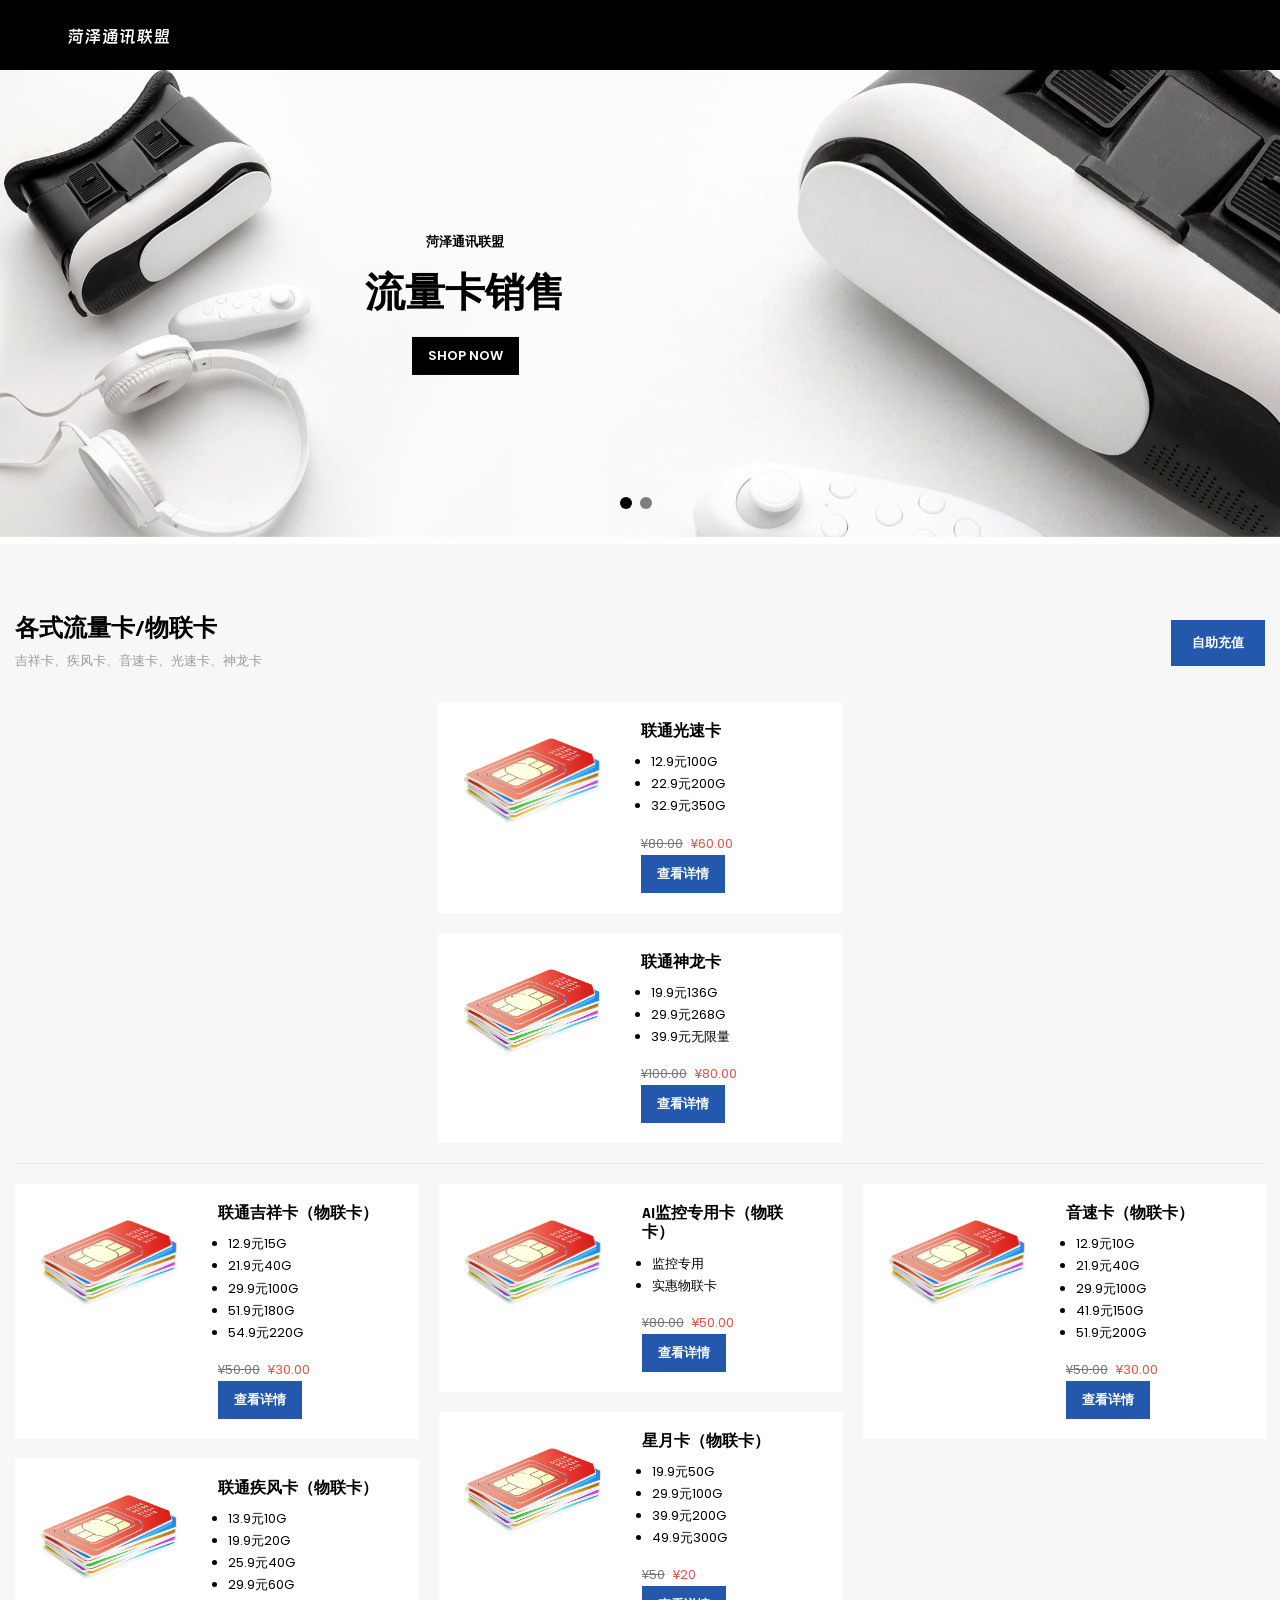
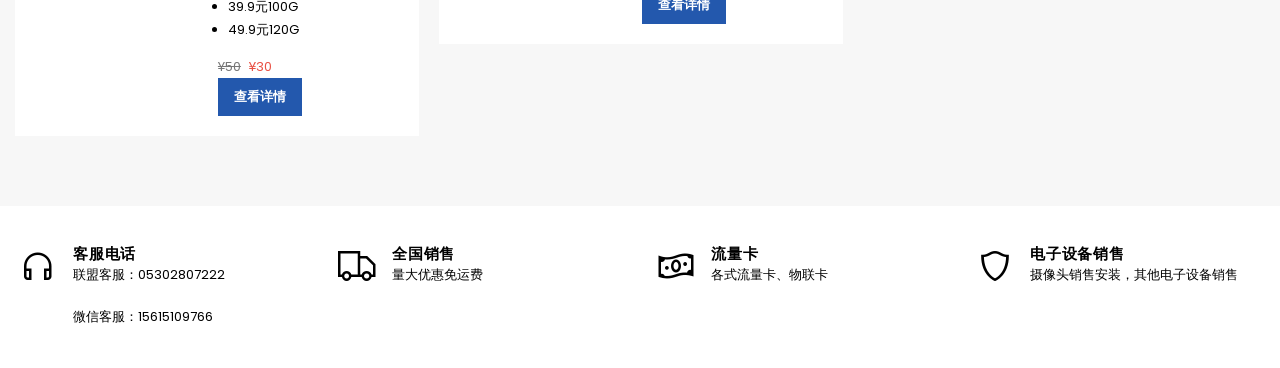
==== index.html @ 9c3b7aac "update index" ====
<!DOCTYPE html>
<html lang="en">
<head>
    <meta http-equiv="Content-Type" content="text/html; charset=utf-8"/>
    <meta http-equiv="x-ua-compatible" content="ie=edge">
    <title>菏泽通讯联盟</title>
    <meta name="description" content="description">
    <meta name="viewport" content="width=device-width, initial-scale=1">
    <!-- Favicon -->
    <link rel="shortcut icon" href="assets/images/favicon.png"/>
    <!-- Plugins CSS -->
    <link rel="stylesheet" href="assets/css/plugins.css">
    <!-- Main Style CSS -->
    <link rel="stylesheet" href="assets/css/style.css">
    <link rel="stylesheet" href="assets/css/responsive.css">


<body class="template-index index-demo1">
<div class="page-wrapper">
    <!-- Header -->
    <header class="header d-flex align-items-center header-7 header-sticky">
        <div class="container-fluid">
            <div class="row">
                <!--Mobile Icons-->
                <div class="col-4 col-sm-4 col-md-4 d-block d-lg-none mobile-icons">
                    <!--Search-->
                    <!--<div class="site-search iconset">-->
                    <!--    <i class="icon an an-arrow-left"></i>-->
                    <!--</div>-->
                    <!--End Search-->
                    <!--Mobile Toggle-->
                    <!--<button type="button" class="btn&#45;&#45;link site-header__menu js-mobile-nav-toggle mobile-nav&#45;&#45;open">-->
                    <!--    <i class="icon an an-times"></i>-->
                    <!--    <i class="an an-bars"></i>-->
                    <!--</button>-->
                    <!--End Mobile Toggle-->
                </div>
                <!--Mobile Icons-->
                <!--Desktop Logo-->
                <div class="logo col-4 col-sm-4 col-md-4 col-lg-3 align-self-center">
                    <a href="index.html">
                        <img src="imgs/logo.png" alt="Shoplook Multipurpose eCommerce Bootstrap5 Html Template"
                             title="Shoplook Multipurpose eCommerce Bootstrap5 Html Template"/>
                    </a>
                </div>
            </div>
        </div>
    </header>
    <!-- End Header -->
    <!--Page Content-->
    <div id="page-content">
        <!--Home slider-->
        <div class="slideshow slideshow-wrapper">
            <div class="home-slideshow">
                <div class="slide">
                    <div class="blur-up lazyload">
                        <img class="blur-up lazyload" data-src="assets/images/slideshow-banner/e-demo1-banner3.jpg"
                             src="assets/images/slideshow-banner/e-demo1-banner3.jpg"
                             alt="Find Your Perfect Store with Shoplook" title="Find Your Perfect Store with Shoplook"/>
                        <div class="slideshow__text-wrap slideshow__overlay center container">
                            <div class="slideshow__text-content">
                                <div class="wrap-caption anim-tru center style1">
                                    <p class="mega-small-title"><b>菏泽通讯联盟</b></p>
                                    <h2 class="h1 mega-title slideshow__title">流量卡销售</h2>
                                    <span class="mega-subtitle slideshow__subtitle"></span>
                                    <a href="" class="btn">Shop now</a>
                                </div>
                            </div>
                        </div>
                    </div>
                </div>
                <div class="slide">
                    <div class="blur-up lazyload">
                        <img class="blur-up lazyload" data-src="assets/images/slideshow-banner/e-demo1-banner2.jpg"
                             src="assets/images/slideshow-banner/e-demo1-banner2.jpg" alt="eCommerce HTML Template"
                             title="eCommerce HTML Template"/>
                        <div class="slideshow__text-wrap slideshow__overlay left container">
                            <div class="slideshow__text-content">
                                <div class="wrap-caption anim-tru left style1">
                                    <h2 class="h1 mega-title slideshow__title">电子设备供应</h2>
                                    <span class="mega-subtitle slideshow__subtitle">电子设备、摄像头等出售和安装</span>
                                    <a href="" class="btn">Shop now</a>
                                </div>
                            </div>
                        </div>
                    </div>
                </div>
            </div>
        </div>
        <!--End Home slider-->
        <!--Top Categories-->
        <div class="section categories-section">
            <div class="container">
                <div class="section-header style1 d-flex align-items-center align-content-center justify-content-between">
                    <div class="section-header-left">
                        <h2>各式流量卡/物联卡</h2>
                        <p>吉祥卡、疾风卡、音速卡、光速卡、神龙卡</p>
                    </div>
                    <div class="section-header-right">
                        <a href="#pro-addtocart-popup-cz" title="Add to Cart"
                           class="btn btn-large" data-bs-toggle="modal"
                           data-bs-target="#pro-addtocart-popup-cz">
                            <span>自助充值</span>
                        </a>
                    </div>
                </div>
                <div class="category-style1">
                    <div class="items">
                        <div class="item d-flex">
                            <div class="content-image">
                                <img class="blur-up lazyload"
                                     src="imgs/sp-1.png"
                                     alt="Accessories" title="Accessories">
                            </div>
                            <div class="content">
                                <h2 class="item-title">联通光速卡</h2>
                                <ul class="item-children">
                                    <li>12.9元100G</li>
                                    <li>22.9元200G</li>
                                    <li>32.9元350G</li>
                                </ul>
                                <div class="product-price">
                                    <span class="old-price">¥80.00</span>
                                    <span class="price">¥60.00</span>
                                </div>
                                <div class="item-btn">
                                    <a href="#pro-addtocart-popup-gsk" title="Add to Cart"
                                       class="btn-icon btn btn-addto-cart" data-bs-toggle="modal"
                                       data-bs-target="#pro-addtocart-popup-gsk">
                                        <span>查看详情</span>
                                    </a>
                                </div>
                            </div>
                        </div>
                        <div class="item d-flex">
                            <div class="content-image">
                                <img class="blur-up lazyload"
                                     src="imgs/sp-1.png"
                                     alt="Accessories" title="Accessories">
                            </div>
                            <div class="content">
                                <h2 class="item-title">联通神龙卡</h2>
                                <ul class="item-children">
                                    <li>19.9元136G</li>
                                    <li>29.9元268G</li>
                                    <li>39.9元无限量</li>
                                </ul>
                                <div class="product-price">
                                    <span class="old-price">¥100.00</span>
                                    <span class="price">¥80.00</span>
                                </div>
                                <div class="item-btn">
                                    <a href="#pro-addtocart-popup-slk" title="Add to Cart"
                                       class="btn-icon btn btn-addto-cart" data-bs-toggle="modal"
                                       data-bs-target="#pro-addtocart-popup-slk">
                                        <span>查看详情</span>
                                    </a>
                                </div>
                            </div>
                        </div>
                    </div>
                </div>
                <hr/>
                <div class="category-style1">
                    <div class="items">
                        <div class="item d-flex">
                            <div class="content-image">
                                <img class="blur-up lazyload"
                                     src="imgs/sp-1.png"
                                     alt="Accessories" title="Accessories">
                            </div>
                            <div class="content">
                                <h2 class="item-title">联通吉祥卡（物联卡）</h2>
                                <ul class="item-children">
                                    <li>12.9元15G</li>
                                    <li>21.9元40G</li>
                                    <li>29.9元100G</li>
                                    <li>51.9元180G</li>
                                    <li>54.9元220G</li>
                                </ul>
                                <div class="product-price">
                                    <span class="old-price">¥50.00</span>
                                    <span class="price">¥30.00</span>
                                </div>
                                <div class="item-btn">
                                    <a href="#pro-addtocart-popup-jxk" title="Add to Cart"
                                       class="btn-icon btn btn-addto-cart" data-bs-toggle="modal"
                                       data-bs-target="#pro-addtocart-popup-jxk">
                                        <span>查看详情</span>
                                    </a>
                                </div>
                            </div>
                        </div>
                        <div class="item d-flex">
                            <div class="content-image">
                                <img class="blur-up lazyload"
                                     src="imgs/sp-1.png"
                                     alt="Accessories" title="Accessories">
                            </div>
                            <div class="content">
                                <h2 class="item-title">联通疾风卡（物联卡）</h2>
                                <ul class="item-children">
                                    <li>13.9元10G</li>
                                    <li>19.9元20G</li>
                                    <li>25.9元40G</li>
                                    <li>29.9元60G</li>
                                    <li>39.9元100G</li>
                                    <li>49.9元120G</li>
                                </ul>
                                <div class="product-price">
                                    <span class="old-price">¥50</span>
                                    <span class="price">¥30</span>
                                </div>
                                <div class="item-btn">
                                    <a href="#pro-addtocart-popup-jfk" title="Add to Cart"
                                       class="btn-icon btn btn-addto-cart" data-bs-toggle="modal"
                                       data-bs-target="#pro-addtocart-popup-jfk">
                                        <span>查看详情</span>
                                    </a>
                                </div>
                            </div>
                        </div>
                    </div>
                    <div class="items">
                        <div class="item d-flex">
                            <div class="content-image">
                                <img class="blur-up lazyload"
                                     src="imgs/sp-1.png"
                                     alt="Accessories" title="Accessories">
                            </div>
                            <div class="content">
                                <h2 class="item-title">AI监控专用卡（物联卡）</h2>
                                <ul class="item-children">
                                    <li>监控专用</li>
                                    <li>实惠物联卡</li>
                                </ul>
                                <div class="product-price">
                                    <span class="old-price">¥80.00</span>
                                    <span class="price">¥50.00</span>
                                </div>
                                <div class="item-btn">
                                    <a href="#pro-addtocart-popup-jkk" title="Add to Cart"
                                       class="btn-icon btn btn-addto-cart" data-bs-toggle="modal"
                                       data-bs-target="#pro-addtocart-popup-jkk">
                                        <span>查看详情</span>
                                    </a>
                                </div>
                            </div>
                        </div>
                        <div class="item d-flex">
                            <div class="content-image">
                                <img class="blur-up lazyload"
                                     src="imgs/sp-1.png"
                                     alt="Accessories" title="Accessories">
                            </div>
                            <div class="content">
                                <h2 class="item-title">星月卡（物联卡）</h2>
                                <ul class="item-children">
                                    <li>19.9元50G</li>
                                    <li>29.9元100G</li>
                                    <li>39.9元200G</li>
                                    <li>49.9元300G</li>
                                </ul>
                                <div class="product-price">
                                    <span class="old-price">¥50</span>
                                    <span class="price">¥20</span>
                                </div>
                                <div class="item-btn">
                                    <a href="#pro-addtocart-popup-xyk" title="Add to Cart"
                                       class="btn-icon btn btn-addto-cart" data-bs-toggle="modal"
                                       data-bs-target="#pro-addtocart-popup-xyk">
                                        <span>查看详情</span>
                                    </a>
                                </div>
                            </div>
                        </div>
                    </div>
                    <div class="items">
                        <div class="item d-flex">
                            <div class="content-image">
                                <img class="blur-up lazyload"
                                     src="imgs/sp-1.png"
                                     alt="Accessories" title="Accessories">
                            </div>
                            <div class="content">
                                <h2 class="item-title">音速卡（物联卡）</h2>
                                <ul class="item-children">
                                    <li>12.9元10G</li>
                                    <li>21.9元40G</li>
                                    <li>29.9元100G</li>
                                    <li>41.9元150G</li>
                                    <li>51.9元200G</li>
                                </ul>
                                <div class="product-price">
                                    <span class="old-price">¥50.00</span>
                                    <span class="price">¥30.00</span>
                                </div>
                                <div class="item-btn">
                                    <a href="#pro-addtocart-popup-jkk" title="Add to Cart"
                                       class="btn-icon btn btn-addto-cart" data-bs-toggle="modal"
                                       data-bs-target="#pro-addtocart-popup-jkk">
                                        <span>查看详情</span>
                                    </a>
                                </div>
                            </div>
                        </div>
                    </div>
                </div>
            </div>
        </div>
        <!--End Top Categories-->
        <!-- Start Addtocart Added Popup -->
        <div>
            <div class="modal fade" id="pro-addtocart-popup-cz" tabindex="-1" aria-hidden="true">
                <div class="modal-dialog modal-dialog-centered modal-dialog-scrollable">
                    <div class="modal-content">
                        <div class="modal-header">
                            <button type="button" class="btn-close" data-bs-dismiss="modal" aria-label="Close"></button>
                        </div>
                        <div class="modal-body">
                            <div class="row">
                                <div class="col-12 col-sm-12 col-md-12 col-lg-12">
                                    <img src="imgs/zzcz.png">
                                </div>
                            </div>
                        </div>
                    </div>
                </div>
            </div>
            <div class="modal fade" id="pro-addtocart-popup-jxk" tabindex="-1" aria-hidden="true">
                <div class="modal-dialog modal-dialog-centered modal-dialog-scrollable">
                    <div class="modal-content">
                        <div class="modal-header">
                            <button type="button" class="btn-close" data-bs-dismiss="modal" aria-label="Close"></button>
                        </div>
                        <div class="modal-body">
                            <div class="row">
                                <div class="col-12 col-sm-12 col-md-12 col-lg-12">
                                    <img src="imgs/jxk.jpg">
                                </div>
                            </div>
                        </div>
                    </div>
                </div>
            </div>
            <div class="modal fade" id="pro-addtocart-popup-jfk" tabindex="-1" aria-hidden="true">
                <div class="modal-dialog modal-dialog-centered modal-dialog-scrollable">
                    <div class="modal-content">
                        <div class="modal-header">
                            <button type="button" class="btn-close" data-bs-dismiss="modal" aria-label="Close"></button>
                        </div>
                        <div class="modal-body">
                            <div class="row">
                                <div class="col-12 col-sm-12 col-md-12 col-lg-12">
                                    <img src="imgs/jfk.jpg">
                                </div>
                            </div>
                        </div>
                    </div>
                </div>
            </div>
            <div class="modal fade" id="pro-addtocart-popup-jkk" tabindex="-1" aria-hidden="true">
                <div class="modal-dialog modal-dialog-centered modal-dialog-scrollable">
                    <div class="modal-content">
                        <div class="modal-header">
                            <button type="button" class="btn-close" data-bs-dismiss="modal" aria-label="Close"></button>
                        </div>
                        <div class="modal-body">
                            <div class="row">
                                <div class="col-12 col-sm-12 col-md-12 col-lg-12">
                                    <img src="imgs/jkk.jpg">
                                </div>
                            </div>
                        </div>
                    </div>
                </div>
            </div>
            <div class="modal fade" id="pro-addtocart-popup-xyk" tabindex="-1" aria-hidden="true">
                <div class="modal-dialog modal-dialog-centered modal-dialog-scrollable">
                    <div class="modal-content">
                        <div class="modal-header">
                            <button type="button" class="btn-close" data-bs-dismiss="modal" aria-label="Close"></button>
                        </div>
                        <div class="modal-body">
                            <div class="row">
                                <div class="col-12 col-sm-12 col-md-12 col-lg-12">
                                    <img src="imgs/xyk.jpg">
                                </div>
                            </div>
                        </div>
                    </div>
                </div>
            </div>
            <div class="modal fade" id="pro-addtocart-popup-ysk" tabindex="-1" aria-hidden="true">
                <div class="modal-dialog modal-dialog-centered modal-dialog-scrollable">
                    <div class="modal-content">
                        <div class="modal-header">
                            <button type="button" class="btn-close" data-bs-dismiss="modal" aria-label="Close"></button>
                        </div>
                        <div class="modal-body">
                            <div class="row">
                                <div class="col-12 col-sm-12 col-md-12 col-lg-12">
                                    <img src="imgs/ysk.jpg">
                                </div>
                            </div>
                        </div>
                    </div>
                </div>
            </div>
            <div class="modal fade" id="pro-addtocart-popup-gsk" tabindex="-1" aria-hidden="true">
                <div class="modal-dialog modal-dialog-centered modal-dialog-scrollable">
                    <div class="modal-content">
                        <div class="modal-header">
                            <button type="button" class="btn-close" data-bs-dismiss="modal" aria-label="Close"></button>
                        </div>
                        <div class="modal-body">
                            <div class="row">
                                <div class="col-12 col-sm-12 col-md-12 col-lg-12">
                                    <img src="imgs/gsk.png">
                                </div>
                            </div>
                        </div>
                    </div>
                </div>
            </div>
            <div class="modal fade" id="pro-addtocart-popup-slk" tabindex="-1" aria-hidden="true">
                <div class="modal-dialog modal-dialog-centered modal-dialog-scrollable">
                    <div class="modal-content">
                        <div class="modal-header">
                            <button type="button" class="btn-close" data-bs-dismiss="modal" aria-label="Close"></button>
                        </div>
                        <div class="modal-body">
                            <div class="row">
                                <div class="col-12 col-sm-12 col-md-12 col-lg-12">
                                    <img src="imgs/slk.png">
                                </div>
                            </div>
                        </div>
                    </div>
                </div>
            </div>
        </div>
        <!-- End Addtocart Added Popup -->
        <!--Store Feature-->
        <div class="store-features">
            <div class="container">
                <div class="row store-info">
                    <div class="col-12 col-sm-6 col-md-4 col-lg-3">
                        <i class="an an-headphones"></i>
                        <h5>客服电话</h5>
                        <p class="sub-text">联盟客服：05302807222</p>
                        <p class="sub-text">微信客服：15615109766</p>
                    </div>
                    <div class="col-12 col-sm-6 col-md-4 col-lg-3">
                        <i class="an an-truck"></i>
                        <h5>全国销售</h5>
                        <p class="sub-text">量大优惠免运费</p>
                    </div>
                    <div class="col-12 col-sm-6 col-md-4 col-lg-3">
                        <i class="an an-money-bill-wave"></i>
                        <h5>流量卡</h5>
                        <p class="sub-text">各式流量卡、物联卡</p>
                    </div>

                    <div class="col-12 col-sm-6 col-md-4 col-lg-3">
                        <i class="an an-shield-alt"></i>
                        <h5>电子设备销售</h5>
                        <p class="sub-text">摄像头销售安装，其他电子设备销售</p>
                    </div>
                </div>
            </div>
        </div>
        <!--End Store Feature-->
    </div>


    <!-- Including Jquery -->
    <script src="assets/js/vendor/jquery-3.3.1.min.js"></script>
    <script src="assets/js/vendor/js.cookie.js"></script>
    <!--Including Javascript-->
    <script src="assets/js/plugins.js"></script>
    <script src="assets/js/main.js"></script>            <!-- Including Jquery -->
    <script src="assets/js/vendor/jquery-3.3.1.min.js"></script>
    <script src="assets/js/vendor/js.cookie.js"></script>
    <!--Including Javascript-->
    <script src="assets/js/plugins.js"></script>
    <script src="assets/js/main.js"></script>
</div>
</body>
</html>
---- assets/css/style.css ----
/*********************************************************************************
    Template Name: Shoplook Multipurpose eCommerce Bootstrap5 Html Template
    Description: A perfect template to build beautiful and unique Electronics websites. It comes with nice and clean design.
    Version: 1.0
    bootstrapģ��⣺HttP://www.bootstrapmb.com
**********************************************************************************/

/* --------------------------------------------------
Table of Content:

1. Google Fonts
2. Basic Styles
3. Typography
4. Container
5. Promotional Top Popup
6. Pre Loader
7. Headers Style
8. Homepage Demos
9. Homepage Sections
   9.0 Image Banners
   9.1 Categories Section
   9.2 Products With Tab Slider
   9.3 Hero/Parallax Banners
   9.4 Featured Content Section
   9.5 Newletter Section
   9.6 Testimonial Slider
   9.7 Info/Simple Text Section
   9.8 Instagram Section
   9.9 Miniproduct List Section
   9.10 Homepage Slideshow
   9.11 Collection Slider
   9.12 Brands Logo Slider
   9.13 Home Blog Post
   9.14 Store Features
   9.15 Promotion Product Popup
   9.16 Custom Content
   9.17 Instagram Shop
10. Collection Banner Grid
11. Breadcrumbs
12. Section
13. Product Grid
14. Product Listview
15. Products Detail Page
16. Sidebar
17. Shop Pages
18. CMS Page
19. Blog Pages
20. Cart Pages
21. Checkout Page Styles
22. Nesletter Popup Styles
23. Footer
=======================================================================*/

/*======================================================================
  1. Google Fonts
========================================================================*/
@import url('http://fonts.googleapis.com/css2?family=Poppins:ital,wght@0,200;0,300;0,400;0,500;0,600;0,700;0,800;0,900;1,400;1,500;1,600&family=Rajdhani:wght@300;400;500;600;700&display=swap');
@import url('http://fonts.googleapis.com/css2?family=Kreon:wght@600;700&display=swap');

/*======================================================================
  2. Basic Styles
========================================================================*/
* { -webkit-box-sizing: border-box; -moz-box-sizing: border-box; box-sizing: border-box; }
*, ::before, ::after { box-sizing:border-box; -webkit-box-sizing:border-box; }
html { overflow:hidden; overflow-y:auto; }
body { font-size:13px; line-height:1.7; -webkit-font-smoothing: antialiased; -moz-osx-font-smoothing: grayscale; font-family: 'Poppins', sans-serif; color:#000; font-weight:400; margin:0; padding:0; }
article, aside, details, figcaption, figure, footer, header, nav, section, summary { display: block; }
audio, canvas, video { display: inline-block; }
audio:not([controls]) { display:none; height:0; }
[hidden] { display:none; }
html, button, input, select, textarea { font-family: 'Poppins', sans-serif; }
input, textarea { padding:10px 18px; }
input, select { height:40px; padding:0 10px; }
input, button, select, textarea { font-size:14px; background: transparent; border:1px solid #d7d7d7; transition:all 0.4s ease-out 0s; -webkit-transition:all 0.4s ease-out 0s; color:#424242; }
input:focus, input:active, button:focus, button:active, select:focus, select:active, textarea:focus, textarea:active, .form-control:focus { outline:none; box-shadow: none; border-color:#5b77d8; }
input, select, textarea { width: 100%; font-size:13px; box-shadow:none; -webkit-box-shadow:none; border-radius:0; }
input[type="checkbox"]:focus, input[type="radio"]:focus { outline:0; box-shadow:none; }
input[type="checkbox"], input[type="radio"] { height:auto; width:auto; }
.form-check-input[type="checkbox"] { border-radius:0; margin-right:5px; }
select { -webkit-appearance:none; -moz-appearance:none; appearance:none; background-position:right center; background-image:url(../images/arrow-select.png) !important; background-repeat:no-repeat !important; background-position:right 10px center !important; line-height:1.2; text-indent:0.01px; text-overflow: ''; cursor:pointer; padding:8px 28px 8px 15px; }
select option { background-color: #fff; }
iframe { border:0; width:100%; }
a { color:#555555; text-decoration:none; -ms-transition:all 0.5s ease-in-out; -webkit-transition:all 0.5s ease-in-out; transition:all 0.5s ease-in-out; }
a, a:after, a:before { transition:all .3s ease-in-out; -webkit-transition:all .3s ease-in-out; -ms-transition:all .3s ease-in-out; }
a:focus { outline:thin dotted; }
a:active, a:hover { color:#000; outline:0; }
a:hover, a:focus { opacity:0.8; }
a:hover { color:#2358ad; text-decoration:none; }
a:focus { outline:0; }
p { margin:0 0 24px; }
pre { background: #f5f5f5; color: #666; font-family: monospace; font-size: 14px; margin: 20px 0; overflow: auto; padding: 20px; white-space: pre; white-space: pre-wrap; word-wrap: break-word; }
blockquote, q { -webkit-hyphens: none; -moz-hyphens: none; -ms-hyphens: none; hyphens: none; quotes: none; }
blockquote:before, blockquote:after, q:before, q:after { content: ""; content: none; }
blockquote { font-size: 18px; font-style: italic; font-weight: 300; margin: 24px 40px; }
blockquote blockquote { margin-right: 0; }
blockquote cite, blockquote small { font-size: 14px; font-weight: normal; text-transform: uppercase; }
blockquote em, blockquote i { font-style: normal; font-weight: 300; }
blockquote strong, blockquote b { font-weight: 400; }
img { -ms-interpolation-mode:bicubic; border:0; vertical-align:middle; }
svg:not(:root) { overflow:hidden; }
ol, ul { padding:0; margin:0; }
.list-items { margin-left:15px; list-style:none; }
.list-items li { position:relative; list-style:none !important; padding-left:20px; margin-left:0 !important; }
.list-items li:before { content:"\f061"; font-family:"annimex-bold" !important; position:absolute; left:0; }
.hide { display:none !important; }

/*======================================================================
  3. Typography
========================================================================*/
h1 a, .h1 a, h2 a, .h2 a, h3 a, .h3 a, h4 a, .h4 a, h5 a, .h5 a, h6 a, .h6 a { color:inherit; text-decoration:none; font-weight:inherit; }
h1, h2, h3, h4, h5, h6, .h1, .h2, .h3, .h4, .h5, .h6, address, p, pre, blockquote, dl, dd, menu, ol, ul, table, caption, hr { margin:0; margin-bottom:20px; }
h1, .h1, h2, .h2, h3, .h3, h4, .h4, h5, .h5, h6, .h6 { color:#000; margin:0 0 10px; font-family: 'Rajdhani', sans-serif; font-weight:700; line-height:1.2; overflow-wrap:break-word; word-wrap:break-word; }
h1, .h1 { font-size:24px; }
h2, .h2 { font-size:19px; text-transform:uppercase; }
h3, .h3 { font-size:18px; }
h4, .h4 { font-size:17px; }
h5, .h5 { font-size:15px; }
h6, .h6 { font-size:14px; }

.head-font { font-family:'Rajdhani', sans-serif; font-weight:600; }
img { max-width:100%; -webkit-transform:translateZ(0); transform:translateZ(0); -moz-transform:translateZ(0); }
p:last-child { margin-bottom:0; }

.pt-0 { padding-top:0 !important; }
.pb-0 { padding-bottom:0 !important; }
.pl-0 { padding-left:0 !important; }
.pr-0 { padding-right:0 !important; }
.ml-0 { margin-left:0 !important; }
.mr-0 { margin-right:0 !important; }
.mt-0 { margin-top:0 !important; }
.mb-0 { margin-bottom:0 !important; }

.no-border { border:0 !important; }
.no-border-bottom { border-bottom:0 !important; }
.no-border-top { border-top:0 !important; }
.no-border-left { border-left:0 !important; }
.no-border-right { border-right:0 !important; }
.border-bottom { border-bottom:1px solid #f2f2f2 !important; }

.text-left { text-align:left !important; }
.text-right { text-align:right !important; }

hr { margin:20px 0; border:0; border-bottom:1px solid #b5b5b5; }
.hidden { display: none; }
.visuallyhidden { border: 0; clip: rect(0 0 0 0); height: 1px; margin: -1px; overflow: hidden; padding: 0; position: absolute; width: 1px; }
.poss_relative { position: relative; }
.poss_absolute { position: absolute; }
.visuallyhidden.focusable:active, .visuallyhidden.focusable:focus { clip: auto; height: auto; margin: 0; overflow: visible; position: static; width: auto; }
.invisible { visibility: hidden; }
.clear { clear:both; }
.clearfix:before, .clearfix:after { content: ""; /* 1 */ display: table;/* 2 */ }
.clearfix:after { clear: both; }

table { margin-bottom:15px; width:100%; border-collapse:collapse; border-spacing:0; }
th { font-family: 'Rajdhani', sans-serif; font-weight:700; text-transform:uppercase; }
.table > :not(:first-child) { border-top: none; }
.table > :not(:last-child) > :last-child > * { border-bottom-color:#ddd; }

/* Text specialized */
.text-italic { font-style: italic; }
.text-normal { font-style: normal; }
.text-underline { font-style: underline; }

/* Font specialized */
.body-font { font-family: 'Poppins', sans-serif; }
.heading-font { font-family: 'Rajdhani', sans-serif; }

.list--inline { padding:0; margin:0; }
.list--inline li { display:inline-block; margin-bottom:0; vertical-align:middle; }
.display-table { display:table; table-layout:fixed; width:100%; margin:0 !important; }
.display-table-cell { float:none; display:table-cell; vertical-align:middle; }

/* Buttons */
.btn { -moz-user-select:none; -ms-user-select:none; -webkit-user-select:none; user-select:none; -webkit-appearance:none; -moz-appearance:none; appearance:none; display:inline-block; width:auto; height:auto; 
       text-decoration:none; text-align:center; vertical-align:middle; cursor:pointer; border:1px solid transparent; border-radius:0; padding:8px 15px; background-color:#2358ad; color:#fff;
       font-weight:600; text-transform:uppercase; letter-spacing:0; line-height:normal; white-space:normal; font-size:13px; -ms-transition:all 0.3s ease-in-out; -webkit-transition:all 0.3s ease-in-out; transition:all 0.3s ease-in-out; 
}
.btn:hover, .btn:focus { background-color:#2e6ed5; opacity:0.9; color:#fff; text-decoration:none; }
.btn--small { padding:7px 12px; font-size:0.92308em; line-height:1.2; }
.btn-secondary { background-color:#2e6ed5; color:#ffffff; border:1px solid #2e6ed5; }
.btn-secondary:hover, .btn-secondary:focus { border-color:#2e6ed5; }
.btn--link { background-color:transparent; border:0; margin:0; color:#139ddd; text-align:left; text-decoration:none; outline:none !important;box-shadow:none !important; }
.btn--link:hover, .btn--link:focus { color:#000; text-decoration:none; background-color:transparent; }
.btn-large { padding:12px 20px; }
.btn-link { color:#555; }
.btn-link:hover { color:#000; }

label { margin-bottom:5px; }
input:-moz-placeholder, textarea:-moz-placeholder { opacity:0.7; -ms-filter:"progid:DXImageTransform.Microsoft.Alpha(Opacity=70)"; }
input::-webkit-input-placeholder, textarea::-webkit-input-placeholder { opacity:0.7; -ms-filter:"progid:DXImageTransform.Microsoft.Alpha(Opacity=70)"; }
input::-moz-placeholder, textarea::-moz-placeholder { opacity:0.7; -ms-filter:"progid:DXImageTransform.Microsoft.Alpha(Opacity=70)"; }
input:-ms-input-placeholder, textarea:-ms-input-placeholder { opacity:0.7; -ms-filter:"progid:DXImageTransform.Microsoft.Alpha(Opacity=70)"; }

.slick-dots { margin:20px 0 0; width:auto; padding:0; list-style:none; text-align:center; }
.slick-dots li { width:12px; height:12px; vertical-align:middle; position:relative; display:inline-block; padding:0; cursor:pointer; margin-right:8px; }
.slick-dots li button { color:transparent; line-height:0; font-size:0; border:0; background:transparent; display:block; cursor:pointer; color:#fff; width:12px; height:12px; text-indent:-9999px; padding:0; border-radius: 100%; background-color:#000; transition:all 0.2s; -webkit-transition:all 0.2s; -ms-transition:all 0.2s; opacity:0.2; }
.slick-dots li.slick-active button { opacity:1; }

.mask-overlay { content: ""; position:fixed; background-color:#000; opacity:0.5; left:0; top:0; width:100%; height:100%; z-index:10; }
.pswp__bg { background: rgba(0,0,0,.5); }

/*======================================================================
  4. Container
========================================================================*/
.container { max-width:1300px; padding-left:15px; padding-right:15px; }
.container-fluid { padding:0 50px; }
.container-fluid:before,
.container-fluid:after { content:''; clear:both; display:block; }

.grid { *zoom:1; list-style:none; margin:0; padding:0; margin-left:-30px; }
.grid__item { float:left; padding-left:30px; }
.grid--no-gutters > .grid__item { padding-left:0; }

/*======================================================================
  5. Promotional Top Popup
========================================================================*/
.notification-bar { text-align:center; position:relative; z-index:5; background-color:#2e6ed5; background-image:url(../images/prm-bg.png); background-repeat:repeat; background-position:center; }
.notification-bar__message { color:#fff; letter-spacing:1px; text-transform:uppercase; font-size:11px; padding:10px 30px; display:block; }
.notification-bar__message:hover, .notification-bar__message:active, .notification-bar__message:focus, .notification-bar__message:focus-within { color:#fff; text-decoration:none; }
.close-announcement { cursor:pointer; font-size:14px; font-weight:400; position:absolute; right:10px; top:50%; transform:translateY(-50%); -webkit-transform:translateY(-50%); height:25px; width:25px; line-height:22px; color:#fff; }

/*======================================================================
  6. Pre Loader
========================================================================*/
.preloader { color: #fff; height: 100vh; width: 100%; background: #191919; display: flex; align-items: center; justify-content: center; position: fixed; pointer-events:none; z-index:1900; }
.preloader-in { color: #fff; font-size: 3rem; text-transform: uppercase; font-weight: 800; opacity: 0.8; letter-spacing: -12px; }
.preloader-in span { display: block; float: left; margin: .5rem; opacity:1; transform-origin: center; animation: move .6s linear infinite; animation-direction: alternate; }
@keyframes move{
    0% { transform: scale(0); opacity:0; }
    50% { transform: scale(1.3); opacity:1; }
    100%{ transform: scale(1); opacity:1; }
}

/*======================================================================
  7. Headers Style
========================================================================*/
.classicHeader:not(.stickyNav) { position:absolute;width:100%; z-index:8; }
.promotion-header { color:#df1a0b; letter-spacing:1px; text-transform:uppercase; padding:10px 35px; background-color:#fff0ef; text-align:center; position:relative; z-index:5; }
.closeHeader { cursor:pointer; font-size:18px; font-weight:400; position:absolute; right:40px; top:8px; height:25px; width:25px; line-height:22px; color:#df1a0b; }

.top-header { color:#fff; padding-top:8px; padding-bottom:10px; background:#000000; height:38px; }
.top-header a { color:#fff; }

.topheader { border-bottom:1px solid #ddd; padding:10px 0; }
.topheader a { color:#000; }
.topheader p, .topheader a, .topheader select, .topheader .fa, .topheader span.selected-currency,
.topheader .language-dd { color:#000; font-size:12px; display:inline; margin-bottom:0; text-decoration:none; text-transform:uppercase; line-height:normal; }
.topheader a:hover { color:#2358ad; text-decoration:none; }
.topheader .phone-no, .topheader .welcome-msg { display:inline; }
.topheader .phone-no .anm { vertical-align:middle; }
.topheader .phone-no a:hover { text-decoration:none; }
.topheader .social-icons li { padding:0 5px; }
.topheader .social-icons li:last-of-type{ padding-right:0; }
.topheader .social-icons li .icon { font-size:14px; color:#000; height:auto; vertical-align:middle; }

.default-msg { padding-right:10px; }
.currency-picker, .language-dropdown { display:inline-block; position:relative; }
.selected-currency, .language-dd { width:40px; display:inline-block; cursor:pointer; margin-right:10px }
.language-dd { width:65px; text-transform:uppercase; display:inline; }
.selected-currency:after, .language-dd:after { content: "\f107"; font-family:"annimex-bold"; font-weight: 900; display:inline-block; vertical-align:middle; padding-left:5px; margin-top: -4px; }
.top-header .currency-picker, .top-header .language-dropdown { display:inline; position:relative; vertical-align:middle; }
#currencies, #language { top:29px; left:-5px; display:none; position:absolute; background:#fff; border:1px solid #e8e8e8; padding:0; z-index:333; }
#currencies li, #language li { color:#000; font-size:12px; cursor:pointer; padding:5px 15px; list-style:none; border-bottom:solid 1px #eaeaea; }
#currencies li:last-of-type, #language li:last-of-type{ border-bottom:none; }
#currencies li:hover, #language li:hover { background:#f5f5f5; }

.topheader .user-menu .anm { font-size:19px; cursor:pointer; }
.topheader .list-inline { margin:0; list-style:none; }
.topheader .list-inline > li { display:inline-block; padding-right:5px; padding-left:5px; text-transform:uppercase; }

.header-search label.label { clip:rect(0, 0, 0, 0); height:1px; margin:-1px; overflow:hidden; padding:0; position:absolute; width:1px; }
.header-search .input-box { width:100%; position:relative; }
.header-search .input-box .input-text { padding:0 40px 0 10px; }
.header-search .search { font-size:17px; cursor:pointer; border:0; position:absolute; right:0; top:1px; width:40px; height:40px; text-align:center; }
.header-search .search:hover { opacity:0.8; }
.header-search .search-category { width:180px; }
.header-search .search-category select { border-right:0; }

.header { width:100%; min-height:70px; }
.header-1 { background-color:#ffffff; }
.main-menu { background-color:#2e6ed5; padding:0; }

.logo { margin:0; }
.logo a { float:left; display:block; }
.logo img { display:block; max-width:140px; }

.iconset .icon { font-size:22px; text-decoration:none; }
.iconset { display:inline-block; position:relative; color:#000; text-align:center; padding:0 9px; cursor:pointer; }
.iconset .label { text-transform:uppercase; }
.iconset > a { display:block; color:#000; }
.icon-in { position:relative; display:block !important; }
.site-cart-count, .wishlist-count, .compare-count { font-size:10px; display:inline-block; color:#fff; background-color:#2e6ed5; text-align:center; width:17px; height:17px; line-height:17px; position:absolute; right:5px; top:-5px; border-radius:100px; }
.site-cart-count { right:15px; }

#settingsBox, #cart-drawer, #searchPopup { color:#050000; text-align:left; background-color:#ffffff; box-shadow:0 0 15px rgba(5,0,0,0.1); -webkit-box-shadow:0 0 15px rgba(5,0,0,0.1); -ms-transition:all 0.3s ease-in-out; -webkit-transition:all 0.3s ease-in-out; transition:all 0.3s ease-in-out; }
#settingsBox { visibility:hidden; opacity:0; padding:20px; width:300px; position:absolute; top:130%; right:15px; z-index:99; }
#settingsBox.active { visibility:visible; opacity:1; top:100%; }
#settingsBox .btn { width:100%; }
#settingsBox #currencies li, #settingsBox #language li { padding: 0; border-bottom: 0; }
#settingsBox #currencies, #settingsBox #language { position: static; display: block; border: 0; margin-bottom: 0; }
#settingsBox #currencies .selected a, #settingsBox #language .selected a { color: #f04343 !important; border: 1px solid #f04343 !important; }
.icons-col .customer-links { font-size:12px; text-transform:uppercase; }
.icons-col .customer-links .register { text-decoration:underline; }
#settingsBox .ttl { font-size:12px; margin:20px 0 10px; display:block; letter-spacing:0.2px; text-transform:uppercase; }
.cnrLangList li { display:inline-block; margin:0 5px 5px 0; cursor:pointer; }
.cnrLangList li a { color:#000000; display:block; font-size:12px; text-transform:uppercase; padding:1px 10px; opacity:0.6; border:1px solid rgba(0,0,0,0.3);}
.cnrLangList li a:hover { color:#f04343; border:1px solid #f04343; opacity:1; text-decoration:none; }

.stickyNav, .header-transparent.stickyNav, .header-sticky.stickyNav { position:fixed; top:0; z-index:1000; width:100%; left:0; background-color:#2e6ed5; border-bottom:0; box-shadow:0 0 4px rgba(0, 0, 0, 0.14); -webkit-box-shadow:0 0 4px rgba(0, 0, 0, 0.14); }
.header-transparent.stickyNav, .header-sticky.stickyNav { background-color: #fff; }
.header-7.header-sticky.stickyNav { background-color: #000; }
.minicart-right-drawer.right .modal-dialog { position:fixed; left: auto; top: auto; -webkit-transform: none !important; transform: none !important; -ms-transform: none !important; margin:auto; width:350px; max-width:100%; height:100%; z-index:1024; -webkit-transform:translate3d(0%,0,0); -ms-transform:translate3d(0%,0,0); -o-transform:translate3d(0%,0,0); transform:translate3d(0%,0,0); }
.minicart-right-drawer.right .modal-content { border:none; border-radius:0; height:100%; overflow-y:auto; }
.minicart-right-drawer.right.fade .modal-dialog { right:-350px; -webkit-transition:opacity 0.3s linear, right 0.3s ease-out; -moz-transition:opacity 0.3s linear, right 0.3s ease-out; -o-transition:opacity 0.3s linear, right 0.3s ease-out; transition:opacity 0.3s linear, right 0.3s ease-out; }
.minicart-right-drawer.right.fade.show .modal-dialog { right:0; }
.modal-open { padding-right:0 !important; }
#cart-drawer { color:#050000; padding:15px; width:100%; height:100%; overflow:auto; z-index:10000; }
#cart-drawer.active { right:0; }
#cart-drawer > h4 { color:#050000; font-size:18px; text-transform:uppercase; font-weight:bold; text-align:left; margin:0 0 20px; border-bottom:1px solid #e8e8e8; padding-bottom:10px; }
#cart-drawer .close-cart { color:#050000; font-size:15px; float:right; margin:-3px 0 0; opacity:0.6; text-decoration:none; }
.minicart-content { padding:0; margin:0; z-index:1001; position:absolute; overflow-y:auto; width:90%; height:calc(100% - 290px); }
.minicart-content .item { padding:0 0 10px; margin:0 0 10px; line-height:normal; display:block; border-bottom:solid 1px #eee; }
.minicart-content .item .product-image { width:25%; float:left; }
.minicart-content .item .product-details { float:left; width:75%; padding-left:15px; text-align:left; }
.minicart-content .item .product-title { color:#000; font-size:13px; white-space:normal; text-decoration:none; display:block; line-height:20px; margin-right:45px; margin-bottom:0; }
.minicart-content .item .remove { color:#5c5c5c; float:right; font-size:14px; padding:0 2px 0 7px; margin-top:0; text-decoration:none; }
.minicart-content .item .remove:hover { color:#000; }
.minicart-content .item .remove i { vertical-align:middle; }
.minicart-content .item .edit-i.remove .icon { font-size:14px; padding-top:0; }
.minicart-content .item .qtyField { display:inline-block; border:1px solid #d7d7d7; }
.minicart-content .item .qtyField a { display:none; }
.minicart-content .item .qtyField span { display:inline-block; padding:0; border:0; }
.minicart-content .item .variant-cart { color:#777; font-size:11px; }
.minicart-content .item .wrapQtyBtn { display:block; float:none; margin:5px 0; }
.minicart-content .item .qtyField .qtyBtn, .minicart-content .item .qtyField .qty { font-size:11px; width:25px; height:28px; line-height:26px; display:inline-block; padding:0; text-align:center; text-decoration:none; }
.minicart-content .item .qtyField .qty { border:0; }
.minicart-content .item .qtyField .qtyBtn.plus { border-left:1px solid #ddd; }
.minicart-content .item .qtyField .qtyBtn.minus { border-right:1px solid #ddd; }
.minicart-content .item .qtyField a .fa { font-size:11px; }
.minicart-bottom { bottom:0; position:absolute; width:90%; border-top:1px solid #e8e8e8; padding-top:10px; }
.minicart-bottom .subtotal { padding:5px 0 10px; margin-bottom:10px; border-bottom:1px solid #e8e8e8; }
.minicart-bottom .subtotal:before, .minicart-bottom .subtotal:after { content:''; clear:both; display:block; }
.minicart-bottom .subtotal.list { border:0; margin:0; padding:0;}
.minicart-bottom .subtotal.list > span { font-size:14px; font-weight:400; }
.minicart-bottom .subtotal > span { float:left; text-transform:uppercase; font-size:16px; text-align:left; font-weight:700; }
.minicart-bottom .subtotal .product-price { float:right; }
.minicart-bottom .proceed-to-checkout { width:100%; margin:0; padding:10px; }
.minicart-bottom .btn-secondary { width:100%; margin-bottom:10px; padding:10px; border:0; }
.minicart-bottom .btn { font-size:13px; font-weight:500; border:0; }
.minicart-bottom .freeShipMsg { margin-bottom:0; }
.minicart-bottom .freeShipMsg .anm { font-size:15px; width:23px; display:inline-block; vertical-align:middle; }

.site-search { display:inline-block; cursor:pointer; }
.search-drawer { padding:40px 50px; background-color:#fff; opacity:0; visibility:hidden; position:fixed; top:0; left:0; z-index:9999; text-align:left; transform:translate(0,-100%); -webkit-transform:translate(0,-100%); -ms-transform:translate(0,-100%); -o-transform:translate(0,-100%); transition:all .3s ease 0s; -webkit-transition:all .3s ease 0s; -ms-transition:all .3s ease 0s; -o-transition:all .3s ease 0s; width:100%; box-shadow:0 0 6px rgba(0,0,0,0.2); -webkit-box-shadow:0 0 6px rgba(0,0,0,0.2); }
.search-drawer .container { position:relative; }
.search-drawer.search-drawer-open { opacity:1; transform:translate(0,0); -webkit-transform:translate(0,0); -ms-transform:translate(0,0); -o-transform:translate(0,0); visibility:visible; }
.search-drawer.search-drawer-open .block { background-color:transparent; padding:0; }
.search-drawer .title { color:#000000; font-size:18px; margin-bottom:20px; font-weight:bold; }
.search-drawer .label { border:0; clip:rect(0,0,0,0); height:1px; margin:-1px; overflow:hidden; padding:0; position:absolute; width:1px; }
.search-drawer .input-text { color:#050000; font-size:13px; padding:5px 50px 5px 0; background:none; border:0 none; }
.search-drawer .action.search { font-size:24px; position:absolute; right:34px; border:0; background:none; cursor:pointer; height:38px; }
.search-drawer .action.search:hover { color:#000000; }
.search-drawer .closeSearch { color:#050000; font-size:18px; position:absolute; top:0; right:25px; cursor:pointer; }
.search-drawer .searchField { display:table; width:100%; padding: 10px; background-color: #f7f7f7; }
.search-drawer .search-category { display:table-cell; padding-right:10px; }
.search-drawer .search-category select { font-size:13px; border:0; }
.search-drawer .input-box { display:table-cell; width:87%; }

#siteNav { margin:0 auto; padding:0; list-style:none; }
#siteNav.right { text-align:right; }
#siteNav.left { text-align:left; }
#siteNav.center { text-align:center; }
#AccessibleNav { padding-left:0; }
.mobile-nav-wrapper, .site-header__logo.mobileview { display:none; }

.header-vertical-menu { position:relative; font-family: 'Poppins', sans-serif; }
.header-vertical-menu .menu-title { color:#fff; font-weight:600; text-transform:uppercase; margin:0; background-color:#2358ad; display: block; padding:15px; letter-spacing:0; font-size:16px; cursor:pointer; }
.header-vertical-menu .menu-title:after { content: "\f107"; font-family:"annimex-bold"; font-style:normal; font-size:13px; font-weight:400; position:absolute; right:15px; margin-top:0; }
.header-vertical-menu .menu-title.active:after { content: "\f106"; }
.header-vertical-menu .menu-title i { font-size:20px; display:inline-block; vertical-align:middle; margin-right:5px; }
.header-vertical-menu .vertical-menu-content { display:none; width:100%; position:absolute; top:100%; z-index:100; background-color:#2358ad; padding:0; }
.vertical-menu-content ul { list-style:none; padding:0; margin:10px 0; }
.vertical-menu-content ul > li { padding:0 10px; }
.vertical-menu-content ul > li .moreSlideOpen { margin:0; }
.vertical-menu-content ul > li .moreSlideOpen li { padding:0; }
.vertical-menu-content .nav-link, .vertical-menu-content .moreCategories { color:#fff; font-size:13px; display:block; text-transform:uppercase; padding:10px 5px; border-bottom:1px solid #164ba0; }
.vertical-menu-content .nav-link i { font-size:20px; vertical-align:middle; margin-right:5px; }
.vertical-menu-content .moreCategories { padding:5px 15px 15px; display:block; cursor:pointer; position:relative; }
.vertical-menu-content .moreCategories:after { content: "\f067"; font-family:"annimex-bold"; font-weight: 400; font-size:13px; display:block; position:absolute; right:0; top:0; width:40px; height:40px; text-align:center; line-height:30px; }
.vertical-menu-content .moreCategories.show:after { content: "\f068"; }
.vertical-menu-content li .megamenu, .vertical-menu-content li .dropdown { min-width:800px; background-color:#fff; position:absolute; top:-9999px; left:100%; margin:0; box-shadow:0 2px 35px rgba(0, 0, 0, 0.1); -webkit-box-shadow:0 2px 35px rgba(0, 0, 0, 0.1); z-index:1001; visibility:hidden; opacity:1; transition:transform 0.3s ease-out; -webkit-transition:transform 0.3s ease-out; -ms-transition:transform 0.3s ease-out; transform:translate3d(10px, 0, 0); -webkit-transform:translate3d(10px, 0, 0); -ms-transform:translate3d(10px, 0, 0); }
.vertical-menu-content li:hover .megamenu, .vertical-menu-content li:hover .dropdown { left:100%; visibility:visible; top:0; transform:translate3d(0, 0, 0); -webkit-transform:translate3d(0, 0, 0); -ms-transform:translate3d(0, 0, 0); }
.vertical-menu-content .megamenu > li { padding:20px; flex:1; -ms-flex:1; -webkit-flex:1; margin:0; }
.vertical-menu-content .megamenu > li:last-child { flex:none; -webkit-flex:none; -ms-flex:none; }
.vertical-menu-content .has-submenu > a:after,
.vertical-menu-content .sub-menu > a:after { content:"\f105"; font-family:"annimex-bold"; font-weight: 400; font-size:11px; color:#fff; position:absolute; right:15px; margin-top:2px; }
.vertical-menu-content .megamenu .sub-menu-title { color:#000; font-size:15px; background-color:transparent; padding:0; text-transform:uppercase; font-weight:600; }
.vertical-menu-content .megamenu li ul li { padding:0; }
.vertical-menu-content .megamenu li ul li a { color:#000; display:block; font-size:14px; padding:4px 0; }
.vertical-menu-content .megamenu li ul li a:hover { color:#2e6ed5; }
.vertical-menu-content li.dropdown-in { position:relative; }
.vertical-menu-content .sub-menu > a:after { color:#000; right:0; }
.vertical-menu-content li .dropdown { min-width: 230px; padding:20px; }
.vertical-menu-content li .dropdown li { padding:0; }
.vertical-menu-content li .dropdown li a { color:#000; display:block; font-size:14px; padding:4px 0; }
.vertical-menu-content .sub-menu:hover > a:after, .vertical-menu-content li .dropdown li:hover > a, .vertical-menu-content li .dropdown li a:hover { color:#2e6ed5; }
.vertical-menu-content li .dropdown .sub-menu { position:relative; }
.vertical-menu-content li .dropdown .sub-menu > .sub-level2 { display:none; top:-22px; }
.vertical-menu-content li .dropdown .sub-menu:hover > .sub-level2 { display:block; }
.vertical-menu-content .megamenu hr { margin:10px 0; }

@media (min-width:990px) {
    .header .container { position:relative; }
    .header .container .d-menu-col { position:static; }
    #siteNav a { font-family: 'Poppins', sans-serif; text-decoration:none; font-size:13px; display:block; opacity:1; -webkit-font-smoothing: antialiased; letter-spacing:0.05em; position:relative; }
    #siteNav > li { display:inline-block; text-align:left; position:relative; }
    #siteNav > li > a { color:#fff; padding:0 15px; text-transform:uppercase; line-height:40px; }
    #siteNav.medium > li a { font-weight:400; }
    #siteNav.hidearrow > li > a .an { display:none; }
    #siteNav > li > a .an { vertical-align:middle; margin-top: -3px; font-size: 11px; }

    #siteNav.left { text-align: left; }
    #siteNav.center { text-align: center; }

    #siteNav > li:hover > a, #siteNav > li > a:hover:hover, #siteNav > li > a:hover { color:#fff; }
    .header-4 #siteNav > li:hover > a, .header-4 #siteNav > li > a:hover:hover, .header-4 #siteNav > li > a:hover { color:#000; }
    .header-6 #siteNav > li:hover > a, .header-6 #siteNav > li > a:hover:hover, .header-6 #siteNav > li > a:hover { color:#000; background-color:#fed700; }
    .header-7 #siteNav > li:hover > a, .header-7 #siteNav > li > a:hover:hover, .header-7 #siteNav > li > a:hover { color:#fff; background-color:#ed0f0f; }
    .index-demo8 #siteNav > li .megamenu li.lvl-1 li .site-nav:hover, .index-demo8 #siteNav > li .megamenu .subLinks .site-nav:hover { color: #199b8c; }
    .index-demo9 #siteNav > li > a, .index-demo9 .store-l-link { color: #191919; }

    #siteNav > li .megamenu { min-width:750px; opacity:0; visibility:hidden; padding:30px; position:absolute; top:59px; left:0; z-index:999; background-color:#fff; box-shadow: 2px 2px 1px 0px rgba(0,0,0,0.3); -webkit-box-shadow: 2px 2px 1px 0px rgba(0,0,0,0.3); pointer-events:none; -ms-transition:all 0.3s ease; -webkit-transition:all 0.3s ease; transition:all 0.3s ease; max-height:600px; overflow:auto; box-shadow:0px 0px 15px rgba(0,0,0,0.1); -webkit-box-shadow:0px 0px 15px rgba(0,0,0,0.1); }
    #siteNav > li .megamenu ul { padding:0; list-style:none; }
    #siteNav > li:hover > .megamenu { top:40px; opacity:1; visibility:visible; pointer-events:visible; }
    #siteNav > li .megamenu li.lvl-1 { margin-bottom:30px; }
    #siteNav > li .megamenu.style1 li.lvl-1 { margin-bottom:0; }

    #siteNav > li .megamenu li.lvl-1 a.lvl-1, #siteNav > li .megamenu .menu-title { color:#000; font-size:14px; text-transform:uppercase; padding:0 0 8px; font-weight:400; }
    #siteNav > li .megamenu li.lvl-1 li .site-nav, #siteNav > li .megamenu .subLinks .site-nav { color:#000; padding:3px 0; font-weight:400; }

    #siteNav > li .megamenu li.lvl-1 li .site-nav:hover, #siteNav > li .megamenu .subLinks .site-nav:hover { color:#2358ad; }
    #siteNav > li .megamenu li.lvl-1 li .site-nav:before, #siteNav > li .megamenu .subLinks .site-nav:before { content: ""; display:inline-block; width:0px; height:2px; vertical-align:middle; background-color:#2358ad; -ms-transition:all 0.3s ease-in-out; -webkit-transition:all 0.3s ease-in-out; transition:all 0.3s ease-in-out; }
    #siteNav > li .megamenu li.lvl-1 li .site-nav:hover:before, #siteNav > li .megamenu .subLinks .site-nav:hover:before { width:5px; margin-right:3px; }

    #siteNav > li .megamenu.style1 { width:330px; overflow:hidden; min-width:inherit; }
    #siteNav > li .megamenu.style2 li.lvl-1, 
    #siteNav > li .megamenu.style4 li.lvl-1 { margin-bottom:10px; }
    #siteNav > li .megamenu .menu-title { font-weight:600 !important; }
    #siteNav > li.mdropdown { position:relative; }
    #siteNav > li .megamenu .imageCol { padding-bottom:25px; }

    #siteNav > li.Cfull { position: static; }
    #siteNav > li.Cfull .megamenu { left: 15px; right: 15px; }
    #siteNav > li.Cfull .megamenu ul { width: 100%; }
    #siteNav > li.Cfull:hover > .megamenu { top: 45px; }

    #siteNav > li ul.dropdown li a .an { position:absolute; right:3px; top:13px; }

    #siteNav a .lbl { color:#ffffff; font-size:9px; font-weight:400; letter-spacing:0; line-height:1; text-transform:uppercase; display:inline-block; padding:3px 4px; background-color:#0a9339; position:relative; vertical-align:middle; margin-top: -2px; }	
    #siteNav a .lbl:after { content:" "; display:block; width:0; height:0; position:absolute; bottom:3px; left:-7px; border:4px solid transparent; border-right-color:transparent; border-right-color:#0a9339; }
    #siteNav a .lbl.nm_label3 { background-color:#fb6c3e; }
    #siteNav a .lbl.nm_label1 { background-color:#ff0000; }
    #siteNav a .lbl.nm_label3:after { border-right-color:#fb6c3e; }
    #siteNav a .lbl.nm_label1:after { border-right-color:#ff0000; }

    #siteNav > li.dropdown { position:relative; }
    #siteNav > li .dropdown,
    #siteNav > li .dropdown ul { background-color:#fff; list-style:none; opacity:0; visibility:hidden; width:220px; position:absolute; top:59px; left:0; z-index:999; box-shadow:0px 0px 15px rgba(0,0,0,0.1); -webkit-box-shadow:0px 0px 15px rgba(0,0,0,0.1); -ms-transition:all 0.3s ease-in-out; -webkit-transition:all 0.3s ease-in-out; transition:all 0.3s ease-in-out; padding:10px; }
    #siteNav > li:hover > .dropdown,
    #siteNav > li .dropdown li:hover > ul { top:40px; opacity:1; visibility:visible; }
    #siteNav > li ul.dropdown li { border-top:1px solid #eeeeee; position:relative; }
    #siteNav > li ul.dropdown li:first-child { border:0; }
    #siteNav > li ul.dropdown li a { color:#000; font-weight:400; padding:8px 12px; background-color:#fff; }
    #siteNav > li ul.dropdown li:hover > a, #siteNav > li ul.dropdown li a:hover { color:#000; background-color:#eee; padding-left:17px; }
    #siteNav > li ul.dropdown li ul { top:20px; left:100%; }
    #siteNav > li ul.dropdown li:hover > ul { top:0; }

    #siteNav .menu-brand-logo { width:50%; float:left; padding-right:10px; text-align: center; }
    #siteNav .menu-brand-logo a { display:block; margin-bottom:10px; border:1px solid #ddd; }
    #siteNav .menu-brand-logo a:hover { border-color:#000; }
    #siteNav .menu-brand-logo a img { display:inline-block; vertical-align:middle; }

    #siteNav .mmbanner-full { clear: both; }

    .header-6 #siteNav > li, .header-7 #siteNav > li { position: static; }
    .header-6 #siteNav > li.dropdown, .header-6 #siteNav > li.megamenu.mdropdown,
    .header-7 #siteNav > li.dropdown, .header-7 #siteNav > li.megamenu.mdropdown { position: relative; }
    .header-6 #siteNav.medium > li > a, .header-7 #siteNav.medium > li > a { font-weight: 600; }

    .header-7 .container-fluid { position: relative; }
    .header-7 #siteNav > li .megamenu { max-width: 1280px; margin: 0 auto; right: 0; }

}

.header-content-wrapper { width:100%; padding:15px 0; }

/* Header - 2 */
.header-2 .logo { text-align:center; }
.header-2 .logo a { float:none; display:inline-block; }
.header-2 .logo a:hover { opacity:1; }
.header-2 .logo img { margin:0 auto; }
.header-2 .main-menu { background-color:#333333; }
.header-2 .header-vertical-menu .menu-title,
.header-2 .header-vertical-menu .vertical-menu-content { background-color:#ff802b; }
.header-2 .vertical-menu-content .nav-link, .header-2 .vertical-menu-content .moreCategories { border-color:#f67219; color: #fff; }
.header-2 .site-cart-count, .header-2 .wishlist-count, .header-2 .compare-count { background-color:#ff802b; }
.header-2 .iconset .icon { vertical-align:inherit; font-size:30px; }
.header-2 .header-cart { padding-right:0; padding-left:10px; border-left:1px solid #ddd; }
.header-2 .header-cart .btn-minicart { padding-right:40px; }
.header-2 .header-cart .icon-in { position:absolute; right:0; top:0; }
.header-2 .header-cart.iconset .icon { font-size:38px; }
.header-2 .header-cart .minicart-label .cart-name { text-transform:none; }
.header-2 .header-cart .minicart-label span { font-size:12px; display:block; text-align:left; }
.header-2 .header-cart .site-cart-count { right:0; top:-5px; }
.header-2 .wishlist-count { right:-5px; }
.header-2 .compare-count { right:0; }
.store-l-link:hover, .header-2 #siteNav > li:hover > a, .header-2 #siteNav > li > a:hover:hover, .header-2 #siteNav > li > a:hover,
.header-2 #siteNav > li .megamenu li.lvl-1 li .site-nav:hover, .topheader a:hover,
.header-2 .vertical-menu-content .megamenu li ul li a:hover, .header-2 .vertical-menu-content .sub-menu:hover > a::after,
.header-2 .vertical-menu-content li .dropdown li:hover > a, .header-2 .vertical-menu-content li .dropdown li a:hover { color:#ff802b; }
.header-2 #siteNav > li .megamenu li.lvl-1 li .site-nav:before { background-color:#ff802b; }
.store-l-link { color:#fff; line-height:40px; text-transform:uppercase; }

/* Header - 3 */
.header-3 .main-menu { position: relative; background-color:#28475c; padding:5px 10px; }
.header-3 .site-cart-count, .header-3 .wishlist-count, .header-3 .compare-count { background-color:#ffc64e; color:#000; }

/* Header - 5 */
.header-5 .logo a { float: none; }
.header-5 .logo img { margin: 0 auto; }
.header-5 .iconset .icon { font-size: 22px; vertical-align: top; }
.header-5 .site-cart-count { right: -5px; background-color: #ee307c; }
.header-5 .site-cart-count, .header-5 .wishlist-count, .header-5 .compare-count { right: -8px; background-color: #ee307c; }
.header-5 .main-menu { background-color: #ee307c; }
.header-5 .header-vertical-menu .vertical-menu-content, .header-5 .header-vertical-menu .menu-title { background-color: #d50256; }
.header-5 .vertical-menu-content .nav-link, .header-5 .vertical-menu-content .moreCategories { background-color: #d50256; border-bottom: 1px solid #c6004f; }
.header-5 .vertical-menu-content .nav-link:hover { color: #fff; opacity: 0.8; }
.header-5 .vertical-menu-content li .megamenu, .header-5 .vertical-menu-content li .dropdown { background-color: #d50256; }
.header-5 .vertical-menu-content .megamenu .sub-menu-title, .header-5 .vertical-menu-content .megamenu li ul li a, .header-5 .vertical-menu-content li .dropdown li a,
.header-5 .vertical-menu-content .sub-menu > a:after { color: #fff; }
.header-5 .vertical-menu-content li .dropdown li a:hover, .header-5 .vertical-menu-content .megamenu li ul li a:hover { opacity: 0.85; color: #fff; }
.header-5 .vertical-menu-content .megamenu hr { border-bottom-color: #9f0040; }
.header-5 #siteNav > li .megamenu li.lvl-1 li .site-nav:hover, .header-5 #siteNav > li .megamenu .subLinks .site-nav:hover, 
.header-5 #siteNav > li > a:hover { color: #000; opacity: 0.85; }
.header-5 #siteNav > li:hover > a, .header-5 #siteNav > li > a:hover { color: #fff; }
.header-5 #siteNav > li .megamenu li.lvl-1 li .site-nav:before, .header-5 #siteNav > li .megamenu .subLinks .site-nav:before { background-color: #000; }
.header-5 .search-drawer .title { font-size: 18px; text-transform: uppercase; }
.index-demo5 #currencies li, .index-demo5 #language li { text-align: left; }
.index-demo5 .topheader a:hover { color: #ee307c; }
.index-demo5 .home-blog-post { background-color: #f4f4f4; }
.index-demo5 .testimonial-slider { background-color: #f9f9f9; }

/* Header - 6 */
.header-6 #siteNav > li > a { color: #222; }
.header-6 .logo img { max-width: 150px; }
.header-6 .site-cart-count { right: -8px; }
.header-6 .wishlist-count { right: -2px; }
.header-6 .site-cart-count, .header-6 .wishlist-count, .header-6 .compare-count { background-color: #fed700; color: #000; }
.header-6 #siteNav > li .megamenu { width: 100%; }

/* Header - 7 */
.header-7 { background-color: #000; position: relative; }
.header-7 .site-cart-count { right: -8px; }
.header-7 .wishlist-count { right: -2px; }
.header-7 .site-cart-count, .header-7 .wishlist-count, .header-7 .compare-count { background-color: #ed0f0f; color: #fff; }
.header-7 .iconset, .header-7 .iconset > a { color: #fff; }

.index-demo4 .topheader { color: #fff; background-color: #3754b2; border-bottom: 0; }
.index-demo4 .topheader a { color: #fff; }
.index-demo4 .topheader a:hover { color: #fff; opacity: 0.85; }
.index-demo4 .site-cart-count, .index-demo4 .wishlist-count, .index-demo4 .compare-count { background-color: #17c4b2; }
.header-transparent { position: absolute; z-index: 100; }
.header-transparent .main-menu { background-color: transparent; padding: 0; }
.header-transparent #siteNav > li > a { color: #222; }
.header-transparent #siteNav > li.megamenu:not(.mdropdown) { position: static; }
.header-transparent #siteNav > li .megamenu:not(.style1), .header-transparent #siteNav > li .megamenu ul,
.header-transparent #siteNav > li .megamenu ul > .grid__item.one-whole { width: 100%; }
.header-transparent .site-cart-count { right: -8px; }
.header-transparent .wishlist-count { right: -1px; }

.marquee-text .top-bar .flex-item.center { text-align: center; }
.marquee-text .top-info-bar .flex-item { color:#333e48; font-size:14px; flex: 1; -webkit-flex: 1; -ms-flex: 1; padding-left: 30px; padding-right: 30px; display: -webkit-inline-box; display: -moz-inline-box; display: -webkit-inline-flex; display: -ms-inline-flexbox;  display: inline-box; display: inline-flex; -webkit-box-align: center; -moz-box-align: center; -o-box-align: center; -ms-flex-align: center; -webkit-align-items: center; align-items: center; -webkit-box-pack: center; -moz-box-pack: center; -o-box-pack: center; -ms-flex-pack: center; -webkit-justify-content: center; justify-content: center; -webkit-transition: all .2s ease; -moz-transition: all .2s ease; -o-transition: all .2s ease; -ms-transition: all .2s ease; transition: all .2s ease; }
.marquee-text .top-info-bar .flex-item a { color:#333e48; white-space:nowrap; }
.marquee-text .top-info-bar .flex-item a:hover { opacity:0.8; }
.marquee-text .top-info-bar { width: 200%; display: flex !important; -webkit-animation: marquee 20s linear infinite running; -moz-animation: marquee 20s linear infinite running; -o-animation: marquee 20s linear infinite running; -ms-animation: marquee 20s linear infinite running; animation: marquee 20s linear infinite running; }
.marquee-text .top-info-bar:hover { -webkit-animation-play-state: paused; -moz-animation-play-state: paused; -o-animation-play-state: paused; -ms-animation-play-state: paused; animation-play-state: paused; }
.marquee-text { box-sizing: border-box; -webkit-box-align: center; -moz-box-align: center; -o-box-align: center; -ms-flex-align: center; -webkit-align-items: center; align-items: center; overflow: hidden; }
@-moz-keyframes marquee{0%{-webkit-transform:translateX(0);-moz-transform:translateX(0);-o-transform:translateX(0);-ms-transform:translateX(0);transform:translateX(0)}100%{-webkit-transform:translate(-50%);-moz-transform:translate(-50%);-o-transform:translate(-50%);-ms-transform:translate(-50%);transform:translate(-50%)}}@-webkit-keyframes marquee{0%{-webkit-transform:translateX(0);-moz-transform:translateX(0);-o-transform:translateX(0);-ms-transform:translateX(0);transform:translateX(0)}100%{-webkit-transform:translate(-50%);-moz-transform:translate(-50%);-o-transform:translate(-50%);-ms-transform:translate(-50%);transform:translate(-50%)}}@-o-keyframes marquee{0%{-webkit-transform:translateX(0);-moz-transform:translateX(0);-o-transform:translateX(0);-ms-transform:translateX(0);transform:translateX(0)}100%{-webkit-transform:translate(-50%);-moz-transform:translate(-50%);-o-transform:translate(-50%);-ms-transform:translate(-50%);transform:translate(-50%)}}@keyframes marquee{0%{-webkit-transform:translateX(0);-moz-transform:translateX(0);-o-transform:translateX(0);-ms-transform:translateX(0);transform:translateX(0)}100%{-webkit-transform:translate(-50%);-moz-transform:translate(-50%);-o-transform:translate(-50%);-ms-transform:translate(-50%);transform:translate(-50%)}}   

/*======================================================================
  8. Homepage Demo
========================================================================*/
/* Home - 1 */
.index-demo1 .imgBanners.style2 .details { background-color:rgba(255,255,255,0.8); } 
.index-demo1 .imgBanners.style2 .details .title { color:#000; font-size:16px; text-transform:uppercase; }
.index-demo1 .collection-banners .row .banner-item { margin-bottom: 0; }

/* Home - 2 */
.index-demo2 .topheader { border-bottom:1px solid #efefef; padding:8px 10px; }
.index-demo2 .btn, .index-demo2 .button-set.style4 .btn-icon, .index-demo2 #site-scroll { color:#fff; background-color:#ff802b; }
.index-demo2 .btn:hover, .index-demo2 .button-set.style4 .btn-icon:hover, .index-demo2 #site-scroll:hover { color:#fff; background-color:#ff6804; }
.index-demo2 .btn-secondary { border-color:#ff802b; }
.index-demo2 #site-scroll { font-size:15px; border-radius:100px; }
.index-demo2 .home-blog-post { background-color:#fff; }
.index-demo2 a:hover { color:#ff802b; }
.index-demo2 .instagram-section { background-color: #f6f6f6; }

/* Home - 3 */
.index-demo3 .header-vertical-menu .vertical-menu-content { display:block; margin-top:20px; position:static; }
.index-demo3 .header-vertical-menu .menuTitle { color:#fff; padding:20px 20px 3px; text-transform:uppercase; }
.index-demo3 .header-vertical-menu .menu-title, .index-demo3 .header-vertical-menu .vertical-menu-content { background-color:#1f3f55; }
.index-demo3 .vertical-menu-content .nav-link, .index-demo3 .vertical-menu-content .moreCategories { border-bottom:1px solid #1e3646; }
.index-demo3 .vertical-menu-content ul > li { position:relative; }
.index-demo3 .vertical-menu-content .sub-menu:hover > a::after, .index-demo3 .vertical-menu-content li .dropdown li:hover > a,
.index-demo3 .vertical-menu-content li .dropdown li a:hover, .index-demo3 .vertical-menu-content .megamenu li ul li a:hover { color:#ffc64e; }
.index-demo3 .btn, .index-demo3 .button-set.style4 .btn-icon, .index-demo3 #site-scroll { color:#000; background-color:#ffc64e; }
.index-demo3 .btn:hover, .index-demo3 .button-set.style4 .btn-icon:hover, .index-demo3 #site-scroll:hover { color:#000; background-color:#f9b72b; }
.index-demo3 .btn-secondary { border-color:#ffc64e; }
.index-demo3 a:hover, .index-demo3 #siteNav > li .megamenu li.lvl-1 li .site-nav:hover { color:#ffc64e; }
.index-demo3 #siteNav > li .megamenu li.lvl-1 li .site-nav:before { background-color: #ffc64e; }
.index-demo3 #siteNav > li:hover > a, .index-demo3 #siteNav > li > a:hover:hover, .index-demo3 #siteNav > li > a:hover { color: #ffc64e; }
.index-demo3 .slideshow-wrapper { padding-top:20px; }
.index-demo3 .slideshow .slideshow__title { font-size:33px; margin-bottom:5px; }
.index-demo3 .slideshow .slideshow__subtitle { font-size:13px; margin-bottom:15px; }
.index-demo3 .slideshow .btn { color:#fff; background-color:#1f3f55; padding:5px 10px; font-size:12px; }
.index-demo3 .slideshow .btn:hover { color:#fff; background-color:#19374b; }
.index-demo3 .button-set li .btn-icon { color:#fff; background-color:#1f3f55; }
.index-demo3 .button-set li .btn-icon .btn:hover { color:#fff; background-color:#19374b; }
.index-demo3 .slideshow-wrapper .slick-slide img { object-fit:cover; -ms-object-fit:cover; -webkit-object-fit:cover; }
.index-demo3 .slideshow-wrapper .slideshow__text-wrap .anim-tru.style1 { background:rgba(255,255,255,0.4); }
.index-demo3 .slideshow-wrapper .slideshow__text-content { width:100%; max-width:400px; }
.index-demo3 .slideshow-wrapper.slideshow .wrap-caption { width:100%; }
.index-demo3 .section-header h2 { font-size:20px; }

/* Home - 4 */
.index-demo4 .btn, .index-demo4 .slideshow .btn, .index-demo4 .featuredContentStyle3 .btn { background-color: #17c4b2; border-color: #17c4b2; font-weight: 600; }
.index-demo4 .slideshow .btn:hover, .index-demo4 .featuredContentStyle3 .btn:hover { background-color: #0ab4a2 !important; }
.index-demo4 .featuredContentStyle3 { margin-top: -5px; }
.index-demo4 #siteNav > li > a { padding: 0 10px; font-weight: 600; }
.index-demo4 .container-fluid { padding: 0; }
.index-demo4 .featured-grid .grid-products.style2 .row .col-12 { padding: 0; }
.index-demo4 .featured-grid .grid-products.style2 .item, .index-demo4 .featured-grid .grid-products .item .product-image { margin: 0; }
.index-demo4 .button-set li .btn-icon { background-color: #17c4b2; }
.index-demo4 .button-set li .btn-icon:hover { background-color: #0ab4a2 !important; }
.index-demo4 .grid-products .item .product-name a { text-transform: uppercase; font-size: 16px; font-weight: 600; }
.index-demo4 .store-features { padding: 70px 0; }

/* Home - 5 */
.index-demo5 .notification-bar { background-color: #fff0f4; color: #a22340; background-image: url(../images/prm-bg1.png); }
.index-demo5 .notification-bar__message, .index-demo5 .close-announcement { color: #a22340; }
.index-demo5 .imgBanners.style2 .row { margin: 0; }
.index-demo5 .imgBanners.style2 .col-12 { padding: 0; margin: 0 !important; }
.index-demo5 .imgBanners .img-banner-item.last .imgBanner-grid-item { margin: 0; }
.index-demo5 .btn, .index-demo5 .button-set.style5 .btn-icon, .index-demo5 #site-scroll, .index-demo5 .categories-section .btn--small { color:#fff; background-color:#000; border-color:#000; }
.index-demo5 .btn:hover, .index-demo5 .button-set.style5 .btn-icon:hover, .index-demo5 #site-scroll:hover, .index-demo5 .categories-section .btn--small:hover { color:#fff; background-color:#ee307c; border-color:#ee307c; }
.index-demo5 .btn-large { color:#fff; background-color:#ee307c; border-color:#ee307c; }
.index-demo5 .btn-large:hover, .index-demo5 .btn-large:focus { color:#fff; background-color:#000; border-color:#000; }
.index-demo5 #productTabs li a:hover, .index-demo5 #productTabs li a:focus, .index-demo5 #productTabs > li a.active { background-color: #ee307c; }
.index-demo5 .categories-section { background-color:#fff; }
.index-demo5 a:hover { color: #ee307c; }
.index-demo5 .banner-item { margin-bottom: 0; }
.index-demo5 .categories-section .category-style1 .item { background-color: #f7f7f7; }
.index-demo5 .quote-wraper .quotes-slide { background-color: #fff; border: 1px solid #f0f0f0; }
.index-demo5 .quotes-slider__text .rte-setting p { font-size: 16px; }

/* Home - 6 */
.index-demo6 { color: #333e48; }
.index-demo6 .container { max-width: 1370px; }
.index-demo6 .topbar-slider .top-info-bar { color: #000; background-color: #fed700; padding: 10px 5px; }
.index-demo6 .topbar-slider .container-fluid { padding: 0; }
.index-demo6 .btn, .index-demo6 .slideshow .btn { color: #333e48; font-weight: 600; background-color: #fed700; border-color: #fed700; }
.index-demo6 .btn:hover, .index-demo6 .btn:focus, .index-demo6 .slideshow .btn:hover, .index-demo6 .slideshow .btn:focus { color: #333e48; background-color: #ffde25; }
.index-demo6 .slideshow-wrapper { padding: 20px 0 5px; }
.index-demo6 #productTabs li a { font-size: 16px; font-weight: 700; padding: 5px 15px; }
.index-demo6 #productTabs li a:hover, .index-demo6 #productTabs li a:focus, .index-demo6 #productTabs li a.active { color: #fff; background-color: #333e48; }
.index-demo6 .store-features { background-color: #fdfcf2; }
.index-demo6 .home-blog-post { background-color: transparent; }
.index-demo6 .footer .footer-top .h4 { font-size: 16px; }
.index-demo6 #site-scroll { color: #000; background-color: #fed700; border-radius: 100px; }

/* Home - 7 */
.index-demo7 h1, .index-demo7 .h1, .index-demo7 h2, .index-demo7 .h2, .index-demo7 h3, .index-demo7 .h3, .index-demo7 h4, .index-demo7 .h4, .index-demo7 h5, .index-demo7 .h5, .index-demo7 h6, .index-demo7 .h6 { font-family: 'Kreon', serif; }
.index-demo7 .categories-section.style2 .item img { margin: 0; }
.index-demo7 .categories-section.style2 .item-title { padding: 10px; border: 1px solid #f4f4f4; }
.index-demo7 .btn, .index-demo7 .slideshow .btn { color: #fff; font-weight: 600; background-color: #ed0f0f; border-color: #ed0f0f; }
.index-demo7 .btn:hover, .index-demo7 .btn:focus, .index-demo7 .slideshow .btn:hover, .index-demo7 .slideshow .btn:focus { color: #fff; background-color: #d70000; }
.index-demo7 .footer-bottom .copytext a:hover, .index-demo7 a:hover { color: #ed0f0f; }
.index-demo7 .button-set.style4 .btn-icon:hover { color: #fff; }
.index-demo7 .button-set.style4 .btn-icon { border-radius: 0; }
.index-demo7 .grid-products .item .product-name a { font-size: 14px; text-transform: uppercase; font-weight: 500; }
.index-demo7 .grid-products .item .brand-name { margin-bottom: 5px; }
.index-demo7 .grid-products .item .product-price .price { color: #ed0f0f; }
.index-demo7 .instagram-section { background-color: #f6f6f6; }
.index-demo7 .notification-bar { background-color: transparent; }
.index-demo7 .close-announcement, .index-demo7 .notification-bar__message { color: #000; }

/* Home - 8 */
.index-demo8 h1, .index-demo8 .h1, .index-demo8 h2, .index-demo8 .h2, .index-demo8 h3, .index-demo8 .h3, .index-demo8 h4, .index-demo8 .h4, .index-demo8 h5, .index-demo8 .h5, .index-demo8 h6, .index-demo8 .h6 { font-family: 'Kreon', serif; }
.index-demo8 .marquee-wrap { color: #fff; background-color: #199b8c; padding: 10px 0; }
.index-demo8 .marquee-wrap .container-fluid { padding: 0; }
.index-demo8 .marquee-text .top-info-bar .flex-item { line-height: normal; }
.index-demo8 .marquee-text .top-info-bar .flex-item a { color: #fff; }
.index-demo8 .store-l-link:hover, .index-demo8 .topheader a:hover { color: #199b8c; }
.index-demo8 .site-cart-count, .index-demo8 .wishlist-count, .index-demo8 .compare-count { background-color: #199b8c; }
.index-demo8 .main-menu { background-color: #333; }
.index-demo8 .header-vertical-menu .vertical-menu-content, .index-demo8 .header-vertical-menu .menu-title { background-color: #199b8c; }
.index-demo8 .vertical-menu-content .nav-link, .index-demo8 .vertical-menu-content .moreCategories { border-color:#148e80; }
.index-demo8 .vertical-menu-content .nav-link:hover { color: #fff; }
.index-demo8 .vertical-menu-content .sub-menu:hover > a:after, .index-demo8 .vertical-menu-content li .dropdown li:hover > a, 
.index-demo8 .vertical-menu-content li .dropdown li a:hover, .index-demo8 .vertical-menu-content .megamenu li ul li a:hover { color:#148e80; }
.index-demo8 .slideshow .slick-dots li button { border-radius: 0; }
.index-demo8 .left .slideshow__text-content { left: inherit; }
.index-demo8 .btn, .index-demo8 .slideshow .btn { color: #fff; font-weight: 600; background-color: #199b8c; border-color: #199b8c; }
.index-demo8 .btn:hover, .index-demo8 .btn:focus, .index-demo8 .slideshow .btn:hover, .index-demo8 .slideshow .btn:focus { color: #fff; background-color: #048778; }
.index-demo8 .footer-bottom .copytext a:hover, .index-demo8 a:hover { color: #199b8c; }
.index-demo8 .imgBanners .inner .ttl { background-color: #199b8ce0; color: #fff; }
.index-demo8 .collection-grids .category-grid-item .inner { padding: 10px 0; }
.index-demo8 .collection-grids .category-title { margin: 0; text-transform: uppercase; }
.index-demo8 .button-set.style4 { bottom: 15px; }
.index-demo8 .button-set.style4 .btn-icon { color: #fff; background-color: #199b8c; border-color: #199b8c; border-radius: 0; }
.index-demo8 .button-set.style4 .btn-icon:hover, .index-demo8 .button-set.style4 .btn-icon:focus { color: #fff; background-color: #048778; }
.index-demo8 #productTabs li a:hover, .index-demo8 #productTabs li a:focus, .index-demo8 #productTabs li a.active { background-color: #333; }
.index-demo8 .tab-slider-product { background-color: #f9f9f9; }
.index-demo8 .tab-slider-product .tab_container { background-color: transparent; padding: 0; }
.index-demo8 .hero .hero__inner .small-title { color: #bf1616; font-weight: 600; letter-spacing: 0.5px; }
.index-demo8 .hero .text-small .mega-title { font-size: 40px; letter-spacing: 0.5px; }
.index-demo8 .hero .text-small .mega-subtitle { font-size: 16px; }
.index-demo8 .parallax-banner-style-bg-fixed .wrap-text { background-color: transparent; }
.index-demo8 .hero .saleTime .count-inner { color: #000; background: #fff; border: 1px dashed #b7b6b6; }
.index-demo8 .hero .saleTime .time-count + span, .index-demo8 .hero .saleTime .time-count { color: #000; }
.index-demo8 .home-blog-post, .index-demo8 .quote-wraper .quotes-slide { background-color: #f9f9f9; }
.index-demo8 .slick-dots li button { border-radius: 0; }
.index-demo8 .section-header h2 { font-size: 20px; }

/* Home - 9 */
.index-demo9 .header-2, .index-demo9 .topheader { background-color: #f6f5f6; }
.index-demo9 .topheader { border-color: #eaeaea; }
.index-demo9 .header-2 .site-cart-count, .index-demo9 .header-2 .wishlist-count, .index-demo9 .header-2 .compare-count { background-color: #a20401; }
.index-demo9 .header-2 .main-menu { background-color: #f6f5f6; border-top: 1px solid #eaeaea; border-bottom: 1px solid #eaeaea; }
.index-demo9 .header-2 .stickyNav.main-menu { border-bottom: 0; }
.index-demo9 .store-l-link:hover, .index-demo9 .header-2 #siteNav > li:hover > a, .index-demo9 .header-2 #siteNav > li > a:hover:hover, 
.index-demo9 .header-2 #siteNav > li > a:hover, .index-demo9 .header-2 #siteNav > li .megamenu li.lvl-1 li .site-nav:hover, .index-demo9 .topheader a:hover, 
.index-demo9 .header-2 .vertical-menu-content .megamenu li ul li a:hover, .index-demo9 .header-2 .vertical-menu-content .sub-menu:hover > a:after, 
.index-demo9 .header-2 .vertical-menu-content li .dropdown li:hover > a, .index-demo9 .header-2 .vertical-menu-content li .dropdown li a:hover { color: #a20401; }
.index-demo9 .header-2 .header-vertical-menu .menu-title, .index-demo9 .header-2 .header-vertical-menu .vertical-menu-content { background-color: #a20401; }
.index-demo9 .header-2 .vertical-menu-content .nav-link, .index-demo9 .header-2 .vertical-menu-content .moreCategories { border-color: #910503; }
.index-demo9 .btn, .index-demo9 .home-slideshow-carousel .slide .details .btn { color: #fff; font-weight: 600; background-color: #a20401; border-color: #a20401; padding: 8px 20px; }
.index-demo9 .btn:hover, .index-demo9 .btn:focus, .index-demo9 .home-slideshow-carousel .slide .details .btn:hover, .index-demo9 .home-slideshow-carousel .slide .details .btn:focus,
.index-demo9 .home-slideshow-carousel .slide .details .btn:hover { color: #fff; background-color: #191919; border-color: #191919; }
.index-demo9 .slideshow-carousel { background-color: #f6f5f6; }
.index-demo9 .slideshow-carousel.style2 .slick-slide { margin: 0 10px; }
.index-demo9 .slideshow-carousel.style2 .slide .details h3 { color: #000; font-size: 18px; padding: 0 20px; display: inline-block; margin-bottom: 5px; background: transparent; }
.index-demo9 .slideshow-carousel.style2 .slide .details .inner { color: #000; background-color: #fffffff2; margin: 20px; border-radius: 5px; }
.index-demo9 .slideshow-carousel.style2 .slide .details .inner p { margin-bottom: 10px; }
.index-demo9 .slideshow-carousel.slideshow .slick-prev, .index-demo9 .slideshow-carousel.slideshow .slick-next { border-radius: 5px; }
.index-demo9 .home-slideshow-carousel.slick-slider { margin: 0 -10px; }
.index-demo9 .header-2 #siteNav > li .megamenu li.lvl-1 li .site-nav:before { background-color: #a20401; }
.index-demo9 #productTabs li a { padding: 5px 20px; }
.index-demo9 #productTabs li a:hover, .index-demo9 #productTabs li a:focus, .index-demo9 #productTabs li a.active { border-radius: 100px; background-color: #191919; }
.index-demo9 .grid-products .item .btn-addto-cart i { margin-top: -5px; font-size: 18px; }
.index-demo9 .button-set li .btn-icon { border-radius: 100px; }
.index-demo9 .store-features { background-color: #f6f5f6; border-top: 1px solid #eaeaea; }
.index-demo9 .featured-content.style2 .featured-content-bg1 { background-color: transparent; }
.index-demo9 .footer-3.footer .newsletter-section { background: url(../images/news-bg1.jpg) no-repeat center center; background-attachment: fixed; background-size: cover; }
.index-demo9 .footer-3.footer .info-section { background-color: #a20401; }
.index-demo9 .footer-3.footer .info-section a { color: #fff; }
.index-demo9 .footer-3.footer .footer-top { background-color: #191919; border-color: #191919; }
.index-demo9 .footer-3.footer .footer-bottom { background-color: #191919; border-color: #5b5b5b; }
.index-demo9 .collection-banners .details .btn { padding: 5px 20px 7px; }
.index-demo9 .footer-3.footer .newsletter-section .newsletter-input { border-radius: 100px !important; padding-right: 60px; padding-left: 30px; }
.index-demo9 .footer-3.footer .newsletter-section .btn { color: #191919; font-size: 24px; line-height: normal; border-radius: 100px !important; position: absolute; right: 10px; top: 0; background: transparent; border: 0; padding: 0; width: 50px; height: 50px; }
.index-demo9 .footer-3.footer .newsletter-section .btn:hover, .index-demo9 .footer-3.footer .newsletter-section .btn:focus { color: #a20401; border: 0; box-shadow: none; }

@media only screen and (min-width: 767px) {
    .large-pd { padding:55px 0; }
    .small-pd { padding:30px 0; }
}

/*======================================================================
  9. Homepage Sections
========================================================================*/
/* 9.0 Image Banners */
.custom-text-banner { color:#000; background: #fdfcf2; }
.custom-text-banner-in { padding:30px; }
.custom-text-banner .h1 { color:#000; font-size:30px; }

/* 9.1 Categories Section */
.categories-section { background-color:#f7f7f7; }
.categories-section .category-style1 .slick-list { margin:0 -10px; }
.categories-section .category-style1 .slick-slide { margin:0 10px; }
.categories-section .category-style1 .item { background-color:#fff; padding:20px; margin-bottom:20px; }
.categories-section .category-style1 .item:last-of-type { margin-bottom:0; }
.categories-section .category-style1 .content-image { flex:0 0 42%; -webkit-flex:0 0 42%; -ms-flex:0 0 42%; width:42%; }
.categories-section .category-style1 .content { padding: 0 10px 0 30px; margin-top: 0; }
.categories-section .item-children { margin: 0 0 15px 10px; }
.categories-section .item-title { font-size:16px; font-weight:bold; }

.categories-section.style2 { background-color:transparent; }
.categories-section.style2 .item { text-align:center; }
.categories-section.style2 .item img { margin:0 auto 20px; }
.categories-section.style2 .slick-slide { margin:0 15px; }

/* 9.2 Products With Tab Slider */
.tab-slider-product .tabs { border:0; text-align:center; margin:0; padding:0; }
.tab-slider-product .tabs > li { float:none; display:inline-block; margin:0 2px; cursor:pointer; }
.tab-slider-product .tabs > li { background:none; border:0; text-transform:uppercase; letter-spacing:0; }
.tab-slider-product .tabs > li a { color:#000; font-weight:600; font-size:14px; padding:5px 10px; display: inline-block; }
.tab-slider-product .tabs > li a.active { color:#fff; background:#2e6ed5; }
.tab-slider-product .tabs li a:hover, .tab-slider-product .tabs li a:focus { color:#fff; opacity:1; background:#2358ad; }

#productTabs.tabs-style2 > li { position:relative; padding:0; margin:0 15px; }
#productTabs.tabs-style2 > li a { padding: 0; font-weight: 700; font-size: 16px; }
#productTabs.tabs-style2 > li a:after { width:0; content:""; display:block; height:2px; position:absolute; bottom:-6px; left:0; z-index:1; background:#111111; transition:all .3s ease-in-out; -webkit-transition:all .3s ease-in-out; -ms-transition:all .3s ease-in-out; }
#productTabs.tabs-style2 > li a.active:after { width:100%; }
#productTabs.tabs-style2 > li a:hover:after { width:100%; opacity:1; }
#productTabs.tabs-style2 > li a.active,
#productTabs.tabs-style2 > li a:hover { color:#000; background-color:transparent; }

.tab-slider-product .tab_container { clear:both; width:100%; background:#fff; }
.tab-slider-product .tab_content { display:none; }
.tab-slider-product .tab_drawer_heading { display:none; }
.tab_container .grid-products .slick-arrow { width:30px; padding:0; }

.tab-slider-product-style1 .tabs > li { color:#000; font-size:16px; letter-spacing:0.02em; margin:0 12px; position:relative; padding:0; }
.tab-slider-product-style1 .tabs > li:after { width:0; content:""; display:block; height:2px; position:absolute; bottom:-6px; left:0; z-index:1; background:#111111; transition:all .3s ease-in-out; -webkit-transition:all .3s ease-in-out; -ms-transition:all .3s ease-in-out; }
.tab-slider-product-style1 .tabs > li.active:after { width:100%; }
.tab-slider-product-style1 .tabs > li:hover:after { width:100%; opacity:1; }
.tab-slider-product-style1 .tabs > li.active,
.tab-slider-product-style1 .tabs > li:hover { color:#000; background-color:transparent; }

.tab-slider-product-style2 .tabs > li { color:#848484; font-size:14px; font-weight:bold; text-transform:uppercase; padding:5px 10px; }
.tab-slider-product-style2 .tabs > li.active { color:#000; background:transparent; }
.tab-slider-product-style2 .tabs > li:hover { color:#000; background-color:transparent; }

/* 9.3 Hero/Parallax Banners */
.parallax-banner-style1 .hero--exlarge { background-attachment:fixed; }
.parallax-banner-style-bg-fixed .hero { background-attachment:fixed !important; }
.parallax-banner-style-bg-fixed .wrap-text { background-color:rgba(255,255,255,0.89); }
.hero-section .hero--large { background-position: top center !important; }
.hero-section .hero .text-small .mega-title { font-size:30px; }
.hero-section .hero .hero__inner span, .hero-section .hero .text-small .mega-subtitle { font-size: 16px; }
.hero-section .hero .hero__inner .wrap-text { background: #ffffff96; }
.hero { position:relative; height:475px; display:table; width:100%; background-size:cover; background-repeat:no-repeat; background-position:50% 50%; background-attachment:scroll; }
.hero__inner { position:relative; display:table-cell; vertical-align:middle; padding:35px 0; color:#000; z-index:2; text-align:center; }
.hero[data-stellar-background-ratio] { background-attachment:fixed; }
.hero .text-small .mega-title { font-size:26px; font-weight:700; }
.hero .text-small .mega-subtitle { font-size:14px; font-weight:normal; margin:10px 0 15px; }
.hero .hero__inner span { font-size:14px; font-weight: 500; letter-spacing: 1px; text-transform:uppercase; letter-spacing:0; margin-bottom:10px; display:inline-block; }
.hero .saleTime { position:static; }
.hero .saleTime .count-inner { color:#fff; font-family:'Rajdhani', sans-serif; font-weight:bold; min-width:80px; padding:10px 4px 8px; line-height:normal; display:inline-block; margin:0 0 0 1px; text-align:center; background:#000; border-radius:0; }
.hero .saleTime .time-count { color:#fff; display:block !important; background:none; font-size:22px; font-weight:700; text-transform:uppercase; line-height:28px; margin:0; padding:0; }
.hero .saleTime .time-count + span { color:#fff; font-size:14px; font-weight:600; margin:0; }
@media only screen and (min-width:990px) {
    .hero__inner .wrap-text { max-width:500px; }
    .hero-section .hero .hero__inner .wrap-text { max-width: 500px; }
}
.hero--large { height:600px; }
.hero--exlarge { height:900px; }
.hero--small { height:380px; }
.hero .text-large .mega-title { font-size:45px; }
.hero__inner .center { text-align:center; margin:0 auto; }
.hero .hero__inner .wrap-text.left { float:left; }
.hero .hero__inner .wrap-text.right { float:right; }
.hero .text-large .mega-subtitle { font-size:20px; }
.hero .mega-subtitle { margin-bottom:25px; }
.hero .font-bold .mega-title { font-weight:700; }
.hero__inner .right { float:right; text-align:center; }
.hero .text-medium .mega-title { font-size:35px; }
.hero .text-medium .mega-subtitle { font-size:18px; }
@media (min-width:767px) {
    .hero .hero__inner .wrap-text { max-width:460px; padding:30px; margin:0 auto; }
    .medical-demo .hero .hero__inner .wrap-text { max-width:400px; }
}
.hero .hero__inner .wrap-text:before { position:absolute; height:100%; width:100%; content: ""; left:0px; top:0px; z-index:-1; }
.hero .hero__inner .wrap-text.topleft { position:absolute; left:5%; top:10%; }
.hero .hero__inner .wrap-text.bottomleft { position:absolute; left:5%; bottom:10%; }
.hero .hero__inner .wrap-text.bottomright { position:absolute; right:5%; bottom:10%; }


/* 9.4 Featured Content Section */
.featured-content .col-12 { padding:0; }
.featured-content .featured-text.right { padding-left:60px; }
.featured-content .featured-text h2 { font-size:24px; font-weight:bold; text-transform:none; margin-bottom: 20px; }
.featured-content .featured-text p { font-size:14px; margin-bottom:20px; padding: 0 60px; }
.featured-content .featured-content-bg { margin-top:60px !important; }
.featured-content .featured-content-bg .display-table-cell { padding:0; }
.featured-content .featured-content-bg .display-table-cell:first-of-type { background-color:#f4f4f4; text-align:center; padding:60px; }
.featured-content.style2 .featured-content-bg1 { background-color: #fdfcf2; }

.featuredContent .d-flex { background-color:#67b0ee; }
.featuredContent .row-text { padding:20px; }
.featuredContent h3 { color:#fff; font-size:22px; margin-bottom:15px; }
.featuredContent p { color:#fff; font-size:18px; margin-bottom:25px; }
.featuredContent .btn { color:#67b0ee; background-color:#fff; }

.featuredContentStyle2 { background-color:#fafafa; }
.featuredContentStyle2.featuredContent .d-flex { color:#000; background-color:#fafafa; }
.featuredContentStyle2.featuredContent h3,
.featuredContentStyle2.featuredContent p { color:#000; }

.section.featuredContentStyle3 { padding:0; color:#000; }
.featuredContentStyle3.featuredContent .container-fluid { padding:0; }
.featuredContentStyle3.featuredContent .d-flex { background-color:#fff; }
.featuredContentStyle3 p { color:#000; font-size:15px; }
.featuredContentStyle3 h3 { color:#000; font-size:28px; }
.featuredContentStyle3 .btn { color:#fff; background-color:#000; }
.featuredContentStyle3 .btn:hover { color:#fff; background-color:#333; }
.featuredContentStyle3 img { width:100%; }
.featuredContentStyle3.featuredContent .row-text { padding:30px 7%; }

/* 9.5 Newletter Section */
.newsletter-section { background-color:#f5f5f5; }
.newsletter-section .section-header { margin-bottom:20px; }
.newsletter-section .newsletter-form .newsletter-input { border:0; background-color:#fff; }
.newsletter-form .input-group__field, .newsletter-form .input-group__btn { display:table-cell; vertical-align:middle; margin:0; }
.newsletter-form .input-group__btn { white-space:nowrap; width:1%; }

/* 9.6 Testimonial Slider */
.quote-wraper .slick-list { margin:0 -10px; }
.quote-wraper .slick-slide { margin:0 10px; }
.quote-wraper .quotes-slide { background-color:#f7f7f7; padding:40px 20px; }
.quote-wraper .testimonial-image { text-align:center; margin-bottom:10px; }
.quote-wraper .authour { margin-bottom:0; }
.quote-wraper .testimonial-image img { margin:0 auto; max-height:70px; max-width:70px; border-radius:100%; }
.quote-wraper blockquote { border:0; max-width:700px; margin:0 auto; line-height:26px; }
.quotes-slider__text { font-size:1.13462em;font-weight:400;font-style:normal; padding:0 15px; }
.quote-wraper .authour { color:#555; font-size:14px; font-weight:700; letter-spacing:1px; text-transform:uppercase; color:#000; line-height:18px; }
.quotes-slider__text p { margin-bottom:10px; }
.quote-wraper .product-review { margin-bottom:15px; }
.quote-wraper .slick-arrow { background-color:rgba(255,255,255,0.8); height:35px; line-height:34px; width:35px; text-align:center; font-size:0px; padding:0; opacity:0; visibility:hidden; -ms-transition:all 0.5s ease-in-out; -webkit-transition:all 0.5s ease-in-out; transition:all 0.5s ease-in-out; }
.quote-wraper .slick-arrow:before { line-height:35px; }
.quote-wraper:hover .slick-arrow { opacity:1; visibility:visible; }
.quote-wraper .slick-prev { left:-10px; }
.quote-wraper .slick-next { right:-10px; }
.quote-wraper .rte-setting:before { content: "\f10d"; font-family:"annimex-bold"; color:#cecece; font-size:50px; display:block; margin-bottom:15px; }
.quote-wraper .slick-dots { margin-top:20px; }
.testimonial-style2 { background-color:#f7f7f7; }
.testimonial-style2 .section-header { margin:0; }
.quotes-slider-style2 .slick-list, .quotes-slider-style2 .slick-slide { margin:0; }
.quotes-slider-style2 blockquote { font-size:16px; line-height:30px; border:0; max-width:870px; margin:0 auto; }
.quotes-slider-style2 .quotes-slide { padding:20px; }
.quotes-slider-style2 .rte-setting:before { font-size:60px; }
.quotes-slider-style2 .slick-dots { margin:0; }
.quotes-slider-style2 .slick-prev { left:30px; }
.quotes-slider-style2 .slick-next { right:30px; }

.testimonial-slider-style1 { background:url(../images/slideshow-banner/dome13-banner2.jpg) no-repeat; background-position:center center; background-color:transparent; background-size:cover; background-attachment:fixed; }
.testimonial-slider-style1.quote-wraper { padding:90px 40px; }
.testimonial-slider-style1 .section-header h2 { color:#fff; }
.testimonial-slider-style1 .rte-setting, .testimonial-slider-style1 .quotes-slider .authour { color:#fff; font-size:16px; }

/* 9.7 Info/Simple Text Section */
.section.info-section { padding:15px; }
.info-section { color:#fff; font-size:18px; background-color:#333333; padding:10px; }
.info-section a { color:#fff; letter-spacing:0; }
.info-section a:hover { color:#ff802b; }
.info-section span { display:block; font-size:12px; }
.info-section-in { border:1px solid #555; padding:15px; }

/* 9.8 Instagram Section */
.index-demo4 .home-instagram { padding-top:30px; }
.home-instagram #instafeed .insta-img { position:relative; display:block; padding:0; float:left; width:20%; }
.home-instagram #instafeed .insta-img a { margin:0 1px 2px; display:block; overflow:hidden; }
.home-instagram #instafeed .insta-img img { display:block; width:100%; }
.home-instagram #instafeed .overlay { -ms-transition:all 0.3s ease-out; -webkit-transition:all 0.3s ease-out; transition:all 0.3s ease-out; opacity:0; visibility:hidden; content: ""; height:100%; width:100%; left:0; top:0; background:rgba(0,0,0,0.7); position:absolute; }
.home-instagram #instafeed .insta-img:hover .overlay { opacity:1; visibility:visible; }
.home-instagram #instafeed .counter { position:absolute; left:0; right:0; top:50%; width:100%; text-align:center; }
.home-instagram #instafeed .counter span { padding:0 4px; }
.home-instagram #instafeed .counter .anm { color:#fff; margin-right:5px; }
.home-instagram #instafeed .counter span { padding:0 4px; color:#fff; }
@media (min-width:992px){
    .instagram-section .item { max-width:20%; flex:0 0 20%; -webkit-flex:0 0 20%; }
}
.instagram-section .item a { position:relative; height:100%; display:block; overflow:hidden; transition:all 0.4s ease; -webkit-transition:all 0.4s ease; -ms-transition:all 0.4s ease; }
.instagram-section .item a img { width:100%; height:100%; -o-object-fit:cover; object-fit:cover; transition:800ms ease 0s; -ms-transition:800ms ease 0s; -webkit-transition:800ms ease 0s; opacity:1 !important; }
.instagram-section .item .ins-icon {
    font-size:24px; line-height:1; color:#fff; position:absolute; top:50%; left:50%; transform:translate(-50%, -50%) scale(0); -webkit-transform:translate(-50%, -50%) scale(0); -ms-transform:translate(-50%, -50%) scale(0);
    transition:transform .3s ease; -webkit-transition:transform .3s ease; -ms-transition:transform .3s ease; width:100%; height:100%; 
    display:inline-flex; justify-content:center; -webkit-justify-content:center; -ms-justify-content:center; align-items:center; -webkit-align-items:center; -ms-align-items:center; 
}
.instagram-section .item:hover .ins-icon { opacity:1; transform:translate(-50%, -50%) scale(1); -webkit-transform:translate(-50%, -50%) scale(1); -ms-transform:translate(-50%, -50%) scale(1); z-index:3; }
.instagram-section .item:hover a:before { content: ''; background-color:rgba(0, 0, 0, 0.5); content: ''; position:absolute; top:0; left:0; z-index:2; width:100%; height:100%; }
.instagram-section .item:hover img { transform:scale(1.1, 1.1); -webkit-transform:scale(1.1, 1.1); -ms-transform:scale(1.1, 1.1); }

/* 9.9 Miniproduct List Section */
.mini-product .column-ttl { font-size:17px; text-transform:uppercase; margin:0 0 25px; }
.mini-product .mini-list-item { margin-bottom:20px; display:flex; display:-webkit-flex; }
.mini-product .mini-list-item .mini-view_image { width:35%; max-width:100px; float:left; overflow:hidden; }
.mini-product .mini-list-item .details { margin-left:0; padding-left:15px; }
.mini-product .mini-list-item .mini-view_image img { max-width:100px; }
.mini-product .mini-list-item .product-review .fa { font-size:13px; margin:0; }

/* 9.10 Homepage Slideshow */
.slideshow-wrapper { position:relative; }
.slideshow-wrapper .container-fluid { padding:0; }
.slideshow .slide { position:relative; }
.slideshow .wrap-caption.center { max-width:1200px; text-align:center; }
.slideshow .slideshow__text-content.center { left:0; right:0; margin:0 auto; }
.slideshow .slideshow__text-content.center .wrap-caption.center { display: block; }
.slideshow .center .wrap-caption.white-bg { background-color:rgba(255,255,255,0.7); }
.slideshow .wrap-caption.right { text-align:left; }
.slideshow .wrap-caption.left { float:left; text-align:left; }
.slideshow .center .slideshow__text-content { left:0; right:0; margin:0 auto; -ms-transform:translateY(-50%,-50%); -webkit-transform:translateY(-50%,-50%); transform:translateY(-50%,-50%); } 
.left .slideshow__text-content { left:7%; text-align:center; }
.right .slideshow__text-content { right:7%; }
.slideshow__text-content { position:absolute; max-width:600px; width:50%; top:50%; z-index:3; -ms-transform:translateY(-50%); -webkit-transform:translateY(-50%); transform:translateY(-50%); }
.slideshow .wrap-caption { display:inline-block; padding:25px; }

/* Slide Caption Animation */
.slideshow__text-wrap .anim-tru.style1 { opacity:0; -ms-transition:1s all 100ms; -webkit-transition:1s all 100ms; transition:1s all 100ms; -webkit-transition:1s all 100ms; transform:scale(0.8); -webkit-transform:scale(0.8); }
.slick-active .slideshow__text-content .anim-tru.style1 { opacity:1; transform:scale(1); -webkit-transform:scale(1); -ms-transform:scale(1); }
.slideshow__text-content.bottom { top:auto; bottom:10%; -ms-transform:translateY(0); -webkit-transform:translateY(0); transform:translateY(0); }
.slideshow__text-content.top { top:10%; -ms-transform:translateY(10%); -webkit-transform:translateY(10%); transform:translateY(10%); }
.slick-active .slideshow__text-content { -ms-transform:translateY(-50%); -webkit-transform:translateY(-50%); transform:translateY(-50%); opacity:1; }
.slick-active .slideshow__text-content.bottom { top:auto; -ms-transform:translateY(0); -webkit-transform:translateY(0); transform:translateY(0); }
.slick-active .slideshow__text-content.top { -ms-transform:translateY(-5%); -webkit-transform:translateY(-5%); transform:translateY(-5%); }
/* End Slide Caption Animation */

.slideshow .slideshow__title { color:#000000; font-weight:700; font-size:45px; line-height:1.1; text-shadow:1px 1px 7px rgba(0,0,0,0); }
.slideshow .slideshow__subtitle { color:#000000; font-weight:400; font-size:16px; text-transform:none; margin-bottom:20px; line-height:25px; text-shadow:1px 1px 4px rgba(0,0,0,0); display:block; }
.slideshow__text-wrap { height:100%; }
.slick-active .slideshow__image.img-animate { -ms-transform:scale(1); -webkit-transform:scale(1); transform:scale(1); }
.slideshow__image.img-animate { -ms-transform:scale(1.1); -webkit-transform:scale(1.1); transform:scale(1.1); }
.slideshow__overlay.bottom:before { background:-ms-linear-gradient(bottom, rgba(0,0,0,0) 0%, #000 100%); background:linear-gradient(to bottom, rgba(0,0,0,0) 0%, #000 100%); }
.slideshow__overlay:before { content: ''; position:absolute; top:0; right:0; bottom:0; left:0; opacity:0.5; z-index:3; }
.slideshow .slick-slide img { width:100%; }
.slideshow .slick-prev, .slideshow .slick-next { 
    line-height:normal; font-size:0px; padding:0; border:0; opacity:0; visibility:hidden; position:absolute; z-index:4; top:50%; -ms-transform:translateY(-50%); -webkit-transform:translateY(-50%); transform:translateY(-50%); 
    width:40px; height:40px; text-align:center; background-color:rgba(255,255,255,0.1); -ms-transition:all ease-out 0.2s; -webkit-transition:all ease-out 0.2s; transition:all ease-out 0.2s;
}
.slideshow:hover .slick-prev, .slideshow:hover .slick-next { opacity:0.75; visibility:visible; opacity:0.7; background-color:rgba(255,255,255,0.7); box-shadow:0 0 4px rgba(0,0,0,0.4); -webkit-box-shadow:0 0 4px rgba(0,0,0,0.4); }
.slideshow .slick-prev { left:10px; }
.slideshow .slick-next { right:10px; }
.slideshow .slick-next:before { content:"\f105"; font-family:"annimex-bold"; color:#000; }
.slideshow .slick-prev:before { content:"\f104"; font-family:"annimex-bold"; color:#000; }
.slideshow .slick-prev:before, .slideshow .slick-next:before { font-size:20px; line-height:20px; }
.slideshow .btn { color:#fff; background-color:#000; }
.slideshow .btn:hover, .slideshow .btn:focus { opacity:0.8; }
.slideshow .slick-dots { margin:0; width:auto; padding:0; list-style:none; position:absolute; bottom:30px; text-align:center; left:50%; transform:translateX(-50%); -webkit-transform:translateX(-50%); -ms-transform:translateX(-50%); }
.slideshow .slick-dots li { width:12px; height:12px; vertical-align:middle; position:relative; display:inline-block; padding:0; cursor:pointer; margin-right:8px; }
.slideshow .slick-dots li button { color:transparent; line-height:0; font-size:0; border:0; background:transparent; display:block; cursor:pointer; color:#fff; width:12px; height:12px; text-indent:-9999px; padding:0; border-radius: 100%; background-color:#000; transition:all 0.2s; -webkit-transition:all 0.2s; -ms-transition:all 0.2s; opacity:0.5; }
.slideshow .slick-dots li.slick-active button { opacity:1; }
.slideshow img.mobile-hide { display:none; }

.slideshow.style2 .slideshow__title { font-size:42px; font-weight:300; text-transform:uppercase; margin-bottom:5px; }
.slideshow.style2 .mega-small-title { text-transform:uppercase; margin-bottom:5px; }
.slideshow.style2 .slideshow__subtitle { font-size:15px; line-height:normal; }
.slideshow.style2 .btn { color:#fff; padding:5px 15px; border:2px solid #000; }
.slideshow.style2 .btn:hover, .slideshow.style2 .btn:focus { color:#000; border-color:#000; background-color:transparent; }

.slideshow-carousel.slideshow .slick-prev,
.slideshow-carousel.slideshow .slick-next { opacity:0.9; background-color:#fff; border-radius:0; box-shadow:none; -webkit-box-shadow:none; }
.home-slideshow-carousel .slick-slide { margin:0 6px 12px; }
.home-slideshow-carousel .slide .img { position:relative; overflow:hidden; }
.home-slideshow-carousel .slide .img img { display:block; width:100%; -ms-transition:all 0.4s ease-out; -webkit-transition:all 0.4s ease-out; transition:all 0.4s ease-out; }
.home-slideshow-carousel .slide .details { display:block; height:100%; position:absolute; top:0; left:0; opacity:0; visibility:hidden; width:100%; text-align:center; -ms-transition:all 0.3s ease-out; -webkit-transition:all 0.3s ease-out; transition:all 0.3s ease-out; }
.home-slideshow-carousel .slide .details h3 { color:#000; font-size:20px; line-height:1.3; margin:0; font-weight:600; text-transform:uppercase; }
.home-slideshow-carousel .slide .details .btn { background-color:#e34848; display:inline-block; margin-top:15px; font-size:12px; padding:10px 25px; }
.home-slideshow-carousel .slide .details .btn:hover { background-color:#000; opacity:1; }
.home-slideshow-carousel .slide .details:before { position:absolute; left:0; top:0; content: ""; width:100%; height:100%; background:#ffffff; opacity:0.8; }
.home-slideshow-carousel .slide:hover .details { opacity:1; visibility:visible; }
.home-slideshow-carousel .slide .inner { position:relative; top:50%; -ms-transform:translateY(-50%); -webkit-transform:translateY(-50%); transform:translateY(-50%); padding:15px; }
.home-slideshow-carousel .slide:hover .img img { -ms-transform:scale(1.1); -webkit-transform:scale(1.1); transform:scale(1.1); }

.slideshow-carousel.style2 .slick-slide { margin:0; }
.slideshow-carousel.style2 .slide .details { height:auto; top:auto; bottom:0; opacity:1; visibility:visible; }
.slideshow-carousel.style2 .slide .details h3 { color:#fff; font-size:18px; margin:0; font-weight:700; padding:10px 20px; background: #0000007d; display: inline-block; }
.slideshow-carousel.style2 .slide .details:before { display:none; }
.slideshow-carousel.style2 .slide .inner { transform:none; -webkit-transform:none; -ms-transform:none; }

.mega-subtitle ul { list-style:none; padding:0; margin:15px 0; }
.mega-subtitle li { line-height:1.5; position:relative; padding-left:20px }
.mega-subtitle li:before { position:absolute; left:0; content:"\ea7f"; font-family:"annimex-bold"; font-size:14px; top:50%; margin-top:-10px }

/* 9.11 Collection Slider */
.collection-slider .collection-grid-item { margin:0 10px; position:relative; text-align:center; overflow:hidden; width:auto !important; }
.collection-slider .collection-grid-item .img { position:relative; overflow:hidden; }
.collection-slider .collection-grid-item .img img { display:block; width:100%; -ms-transition:all 0.4s ease-out; -webkit-transition:all 0.4s ease-out; transition:all 0.4s ease-out; }
.collection-slider .collection-grid-item:hover .img img { -ms-transform:scale(1.1); -webkit-transform:scale(1.1);transform:scale(1.1); }
.collection-slider .slick-arrow { opacity:0; visibility:hidden; width:30px; height:30px; }
.collection-slider:hover .slick-arrow { color:#000; opacity:1; visibility:visible; }
.collection-slider .collection-grid .slick-prev { left:10px; }
.collection-slider .collection-grid .slick-next{ right:10px; }

.collection-slider-full .collection-grid-slider { padding:0 40px; }
.collection-slider-full .slick-prev { left:40px; }
.collection-slider-full .slick-next{ right:40px; }
.collection-slider-full .collection-grid-slider .collection-item { position:relative; }
.collection-slider-full .collection-grid-slider .details { position:absolute; bottom:20px; left:20px; right:20px; width:auto; }
.collection-slider-full .collection-grid-slider .details:before { background:#ffffff; opacity:0.9; }
.collection-slider-full .collection-grid-slider .details .collection-item-title { color:#333333; }

/* 9.12 Brands Logo Slider */
.logo-section hr { margin-bottom:70px; }
.logo-bar__item:hover { opacity:0.6; }
.logo-bar .slick-arrow { -ms-transition:all 0.5s ease-in-out; -webkit-transition:all 0.5s ease-in-out; transition:all 0.5s ease-in-out; }
.logo-bar:hover .slick-arrow { color:#000; opacity:1; }
.logo-bar .slick-prev { left:0; }
.logo-bar .slick-next { right:-5px; }
.logo-bar .slick-slide img { margin:0 auto; }
.logo-bar .logo-bar__item a { border:1px solid #ddd; display:block; }
.logo-bar .slick-arrow { opacity:0; visibility:hidden; }
.logo-bar:hover .slick-arrow { opacity:1; visibility:visible; }
.logo-bar .slick-list { margin:0 -10px; }
.logo-bar .slick-slide { margin:0 10px; }

/* 9.13 Home Blog Post */
.home-blog-post { background-color:#f7f7f7; padding:50px 0; }
.home-blog-post-style1 { background-color:#fff; }
.blog-post-slider .slick-list { margin:0 -10px; }
.blog-post-slider .slick-slide { margin:0 10px; }
.blogpost-item { /*width:auto !important;*/ margin:0; }
.blogpost-item .post-thumb { display:block; margin-bottom:20px; position:relative; overflow:hidden; }
.blogpost-item .post-thumb img { display:block; width:100%; -ms-transition:all 0.4s ease-out; -webkit-transition:all 0.4s ease-out; transition:all 0.4s ease-out; }
.blogpost-item:hover .post-thumb img { -ms-transform:scale(1.1); -webkit-transform:scale(1.1);transform:scale(1.1); }
.blogpost-item .post-detail { text-align:left; }
.blogpost-item .post-title { font-weight:bold; }
.blogpost-item .post-excerpt { margin-top:10px; }
.blogpost-item .article-excerpt { font-size:14px; margin-top:10px; }
.blogpost-item .publish-detail { color:#9d9d9d; font-size:12px; list-style:none; padding:0; margin:0; }
.blogpost-item .publish-detail li { display:inline-block; padding:0; }
.blogpost-item .publish-detail li a { color:#9d9d9d; }
.blogpost-item .publish-detail li a:hover { text-decoration:none; } 
.blogpost-item .post-detail .excerpt { margin:15px 0; }
.home-blog-post .slick-arrow { opacity:0; visibility:hidden; width:30px; height:30px; }
.home-blog-post:hover .slick-arrow { color:#000; opacity:1; visibility:visible; }
.home-blog-post .slick-prev { left:10px; }
.home-blog-post .slick-next{ right:10px; }

.home-blog-post-style1 .blogpost-item .post-detail .post-title { font-weight:normal; font-size:15px; }
.home-blog-post-style1 .blogpost-item .post-thumb { margin-bottom:20px; }
.home-blog-post-style1 .blogpost-item .publish-detail { font-size:13px; }
.home-blog-post-style1 .blogpost-item .publish-detail li { padding:0; }

/* 9.14 Store Features */
.store-features { background-color:#fff; padding:40px 0; }
.store-info .an { float:left; margin:0 15px 0 0; font-size:40px; vertical-align:middle; display:block; }
.store-info h5, .store-info .h5 { margin-bottom:0; letter-spacing:0.05em; font-size:15px; font-weight:700; text-transform:uppercase; }
.store-info h5, .store-info p, .store-info, .store-info a { color:#000; }
.store-info p { display:block; padding-left:55px; }
.store-features .slick-list { margin-left:0; margin-right:0; }
.store-features .slick-slide { margin-left:-5px; margin-right:-5px; }
.store-features .col-12 { padding:0 20px; }
.store-features .store-info .slick-arrow { opacity:0; visibility:hidden; }
.store-features .store-info:hover .slick-arrow { opacity:1; visibility:visible; }

.store-info-style2 .slick-slide { margin:0 10px; }
.store-info-style2 .item { background-color:#f7f7f7; padding:20px 10px; text-align:center; }
.store-info-style2 .item i { font-size:40px; }
.store-info-style2 .item h5 { margin:10px 0 5px; font-size:15px; text-transform:uppercase; }

.store-info-style3 .slick-slide { text-align: center; padding: 0 10px; margin: 0; }
.store-info-style3 .slick-slide i { display: block; float: none; margin: 0 auto 10px; }
.store-info-style3 h5 { margin-bottom: 10px; font-size: 18px; }
.store-info-style3.store-info p { padding: 0; }
.store-info-style3 .icons { background-color: #efefef; width: 70px; height: 70px; display: block; text-align: center; border-radius: 100px; margin: 0 auto 10px; }
.store-info-style3 .icons i { line-height: 70px; }

.store-info-section { background-color:#fafafa; }
.style2.store-info h5, .style2.store-info span, .style2.store-info, .store-info a, .store-info.style2 .anm { color:#333333; }
.style2.store-info h5, .style2.store-info .h5 { margin-bottom:0; letter-spacing:0; font-size:14px; }
.store-info.style2 .anm { float:left; margin:0 15px 0 0; }

/* 9.15 Promotion Product Popup */
.product-notification { display:block; width:270px; padding:20px; background-color:#fff; -webkit-box-shadow:0px 0 7px 2px rgba(158,158,158,0.2); box-shadow:0px 0 7px 2px rgba(158,158,158,0.2); margin:10px; position:fixed; bottom:0; -webkit-animation:movebottom 15s infinite; animation:movebottom 15s infinite; z-index:99; }
.product-notification img { height:70px; }
.product-notification .title { color:#6a6a6a; font-size:10px; }
.product-notification .pname { font-size:14px; font-weight:600; margin-bottom:5px; }
.product-notification .detail { font-size:11px; line-height:1.2; margin:0; color:#6a6a6a; }
.product-notification .media-body { padding-left:10px; }
.product-notification p { margin:0 0 10px; }
.product-notification .close { font-size:13px !important; cursor:pointer; position:absolute; right:7px; top:6px; z-index:99; }
@-webkit-keyframes movebottom {
    0% { display:block; bottom:-200px; }
    25% { bottom:0px; }
    75% { bottom:0px; }
    100% { display:none; bottom:-200px; }
}
@keyframes movebottom {
    0% { display:block; bottom:-200px; }
    25% { bottom:0px; }
    75% { bottom:0px; }
    100% { display:none; bottom:-200px; }
}

.instagram_gallery img { padding:5px; }

/* 9.16 Custom Content */
.custom-content-section .col-lg-6 { margin-bottom:30px; }
.custom-content-section .section-header { margin-bottom:10px; }
.custom-content-section .custom-details { text-align:center; max-width:80%; margin:0 auto; } 
.custom-content-section .custom-details p { margin-bottom:20px; }

/* 9.17 Instagram Shop */
.instagram-shop { margin-top:20px; }
.instagram-shop .row { margin-left:-8px; margin-right:-8px; }
.instagram-shop .row .col-6 { padding:0 8px; margin-bottom:16px; }
.instagram-shop .insta-item img { display:block; -ms-transition:all ease-out 0.5s; -webkit-transition:all ease-out 0.5s; transition:all ease-out 0.5s; }
.instagram-shop .insta-item { position:relative; display:block; overflow:hidden; }
.instagram-shop .insta-item:hover img { transform:scale(1.1); -webkit-transform:scale(1.1); -ms-transform:scale(1.1); }
.instagram-shop .insta-item:after { content:'\e931'; font-family:"annimex-bold"; display:inline-block; position:absolute; right:10px; bottom:10px; font-size:15px; background-color:rgba(0,0,0,0.18); border-radius:100px; width:30px; height:30px; line-height:30px; text-align:center; }


/*======================================================================
  10. Collection Banner Grid
========================================================================*/
.collection-banners .row { margin-left:-10px; margin-right:-10px; }
.collection-banners .row .banner-item { padding-left:10px; padding-right:10px; }
.collection-banners .collection-grid-item { position:relative; overflow:hidden; }
.collection-banners .collection-grid-item img { display:block; width:100%; -ms-transition:all ease-out 0.5s; -webkit-transition:all ease-out 0.5s; transition:all ease-out 0.5s; }
.collection-banners .collection-grid-item:hover img { transform:scale(1.1); -webkit-transform:scale(1.1); -ms-transform:scale(1.1); }
.collection-banners .details { background-color:#fff; color:#000; width:50%; left:50%; -ms-transform:translateX(-50%); -webkit-transform:translateX(-50%); transform:translateX(-50%); position:absolute; bottom:30px; right:0; padding:20px; text-align:center; }
.collection-banners .details.middle { -ms-transform:translate(-50%,-50%); -webkit-transform:translate(-50%,-50%); transform:translate(-50%,-50%); top: 50%; bottom: auto; }
.collection-banners .details.left { -ms-transform:none; -webkit-transform:none; transform:none; left: 30px; }
.collection-banners .details .title { margin:0; font-size:16px; text-transform:uppercase; font-weight:bold; }
.collection-banners .details p { margin:5px 0 0; }
.collection-banners .details .btn { font-size:12px; padding:5px 15px; margin-top:10px; }
.banner-item:after, .collection-page-item:after { content:''; display:block; clear:both; }
.grid-sizer, .collection-page-item { max-width:50%; }
.grid-sizer.grid-5col, .collection-banners.style4 .collection-page-item { width:20%; }
.grid-sizer.grid-6col, .collection-banners.style5 .collection-page-item { width:16.66667%; }
.grid-sizer.grid-7col, .collection-banners.style6 .collection-page-item { width:14.28571%; }
@media (min-width:576px) and (max-width: 767px) {
    .grid-sizer, .banner-item, .collection-page-item { width:50%; }
    .grid-sizer.grid-5col, .collection-banners.style4 .collection-page-item,
    .grid-sizer.grid-6col, .collection-banners.style5 .collection-page-item,
    .grid-sizer.grid-7col, .collection-banners.style6 .collection-page-item { width:33.33%; }
}
.banner-item, .collection-page-item { float:left; margin-bottom:20px; }
.banner-item img, .collection-page-item img { display:block; max-width:100%; }

.collection-page-grid .collection-page-item { padding-left:5px; padding-right:5px; margin-bottom:10px; }
.collection-grid-item .collection-grid-item__link { opacity:1; }
.collection-grid-item .details { display:block; height:100%; position:absolute; top:0; opacity:0; z-index:1; padding:15px; width:100%; text-align:center; -ms-transition:all 0.3s ease-out; -webkit-transition:all 0.3s ease-out; transition:all 0.3s ease-out; }
.collection-grid-item .details:before { position:absolute; top:0; left:0; content:""; width:100%; height:100%; background:#000; z-index:-1; }
.collection-grid-item .details .inner { position:relative; top:50%; -ms-transform:translateY(-50%); -webkit-transform:translateY(-50%); transform:translateY(-50%); padding:0; }
.collection-grid-item__title { color:#fff; font-size:17px; text-transform:uppercase; margin:0; font-weight:600; display:block; }
.collection-grid-item .counts { color:#fff; font-size:13px; }
.collection-grid-item:hover .details { opacity:0.8; }

.collection-banners.style0 .collection-grid-item .details { display:-ms-flexbox; display:flex; -ms-flex-align:center; align-items:center; -webkit-justify-content:center; -ms-justify-content:center;justify-content:center; height:100%; position:absolute; top:0; opacity:0; z-index:1; padding:15px; width:100%; text-align:center; -ms-transition:all 0.3s ease-out; -webkit-transition:all 0.3s ease-out; transition:all 0.3s ease-out; }
.collection-banners.style0 .collection-grid-item .details:before { position:absolute; top:0; left:0; content:""; width:100%; height:100%; background:#000; z-index:-1; }
.collection-banners.style0 .collection-grid-item:hover .details { opacity:0.8; }
.collection-banners.style0 .collection-grid-item .details .inner { position:static; }

.collection-banners.style1 .collection-grid-item .overlay { display:block; width:100%; height:100%; opacity:0; visibility:hidden; position:absolute; top:0; left:0; z-index:4; -ms-transition:all 0.3s ease-out; -webkit-transition:all 0.3s ease-out; transition:all 0.3s ease-out; }
.collection-banners.style1 .collection-grid-item:hover .overlay { visibility:visible; opacity:1; }
.collection-banners.style1 .collection-grid-item .details { opacity:1; visibility:visible; height:auto; top:auto; width:auto; }
.collection-banners.style1 .collection-grid-item .details.rightMiddle { right: 30px; left: auto; top: 50%; bottom: auto; transform: translate(0,-50%); -webkit-transform: translate(0,-50%); -ms-transform: translate(0,-50%); }
.collection-banners.style1 .collection-grid-item .details.leftMiddle { left: 30px; right: auto; top: 50%; bottom: auto; transform: translate(0,-50%); -webkit-transform: translate(0,-50%); -ms-transform: translate(0,-50%); }
.collection-banners.style1 .collection-grid-item .details.transparent { background-color:transparent; }
.collection-banners.style1 .collection-grid-item .details:before { display:none; }
.collection-banners.style1 .collection-grid-item .details.wd-70 { width:70%; }
.collection-banners.style1 .collection-grid-item .details.wd-90 { width:90%; }
.collection-banners.style1 .collection-grid-item .details .inner { position:static; transform:none; -ms-transform:none; -webkit-transform:none; line-height: normal; }
.collection-banners.style1 .collection-banners .details p { margin-top:10px; }

.collection-banners.style2 .collection-grid-item .details { text-align:center; position:absolute; top:inherit; bottom:0; left:0; height:auto; -ms-transform:translateY(100%); -webkit-transform:translateY(100%); transform:translateY(100%); }
.collection-banners.style2 .collection-grid-item:hover .details { -ms-transform:translateY(0); -webkit-transform:translateY(0); transform:translateY(0); }
.collection-banners.style2 .collection-grid-item__title, .collection-banners.style3 .collection-grid-item__title { font-size:15px; }

.collection-banners.style3 .collection-page-item { margin-bottom:30px; }
.collection-banners.style3 .collection-grid-item .details { color:#000000; position:relative; opacity:1; visibility:visible; background:#f5f5f5; }
.collection-banners.style3 .collection-grid-item .details:before, .collection-banners.style4 .collection-grid-item .details:before,
.collection-banners.style5 .collection-grid-item .details:before, .collection-banners.style6 .collection-grid-item .details:before { display:none; }
.collection-banners.style3 .collection-grid-item .collection-grid-item__title, .collection-banners.style3 .collection-grid-item .counts { color:#000000; }

.collection-banners.style4 .collection-grid-item .details,
.collection-banners.style5 .collection-grid-item .details,
.collection-banners.style6 .collection-grid-item .details { padding:10px; width:auto; height:auto; top:auto; bottom:15px; left:15px; right:15px; opacity:1; visibility:visible; background:rgba(255,255,255,0.8); -ms-transform:translateX(0); -webkit-transform:translateX(0); transform:translateX(0); }
.collection-banners.style4 .collection-grid-item__title,
.collection-banners.style5 .collection-grid-item__title,
.collection-banners.style6 .collection-grid-item__title { color:#000000; font-size:15px; }
.collection-banners.style6 .collection-grid-item .details { background:#000; position:static; }
.collection-banners.style6 .collection-grid-item__title { color:#ffffff; }

.collection-banners.style7 .collection-grid-item .details { max-width: 280px; opacity:1; visibility:visible; background-color: transparent; width: auto; height: auto; top: auto !important; bottom: auto !important; left: auto; right: auto; -ms-transform: none; -webkit-transform: none; transform: none; }
.collection-banners.style7 .collection-grid-item .details:before { opacity:0; }
.collection-banners.style7 .collection-grid-item .details .inner { font-size: 15px; letter-spacing: normal; padding: 0; top: auto; -ms-transform: none; -webkit-transform: none; transform: none; }

.collection-banners.style7 .collection-grid-item .black-link .btn--link { color: #444444; border-color: #444444; }
.collection-banners.style7 .details.center-left { text-align: left; top: 50% !important; left: 25px; -ms-transform: translateY(-50%); -webkit-transform: translateY(-50%);  transform: translateY(-50%); }
.collection-banners.style7 .details.center-right { text-align: left; top: 50% !important; right: 20px; -ms-transform: translateY(-50%); -webkit-transform: translateY(-50%);  transform: translateY(-50%); }
.collection-banners.style7 .details.center-bottom { width: 100%; bottom: 20px !important; left: 50%; -ms-transform: translateX(-50%); -webkit-transform: translateX(-50%);  transform: translateX(-50%); }
.collection-banners.style7 .details.center-middle { top: 50% !important; left: 50%; -ms-transform: translate(-50%,-50%); -webkit-transform: translate(-50%,-50%); transform: translate(-50%,-50%); }
.collection-banners.style7 .details.top-left { width: 38%; text-align: left; top: 35px !important; left: 35px; }
.collection-banners.style7 .details.top-center { width: 60%; top: 20px !important; left: 50%; -ms-transform: translateX(-50%); -webkit-transform: translateX(-50%);  transform: translateX(-50%); }
.collection-banners.style7 .details.bottom-left { width: 60%; text-align: left; bottom: 20px !important; left: 20px; }
.collection-banners.style7 .details.bottom-right { width: 50%; text-align: left; bottom: 20px !important; right: 20px; }

.category-6col-page .container-fluid, .category-7col-page .container-fluid { padding:0; }

.collection-box { background-color:#f5f5f5; }
.collection-grid-slider { margin:0 -7.5px; }
.collection-grid-slider .slick-slide { margin:0 7.5px; }
.collection-grid-slider .collection-item .img { position:relative; overflow:hidden; }
.collection-grid-slider .collection-item .img img { display:block; width:100%; -ms-transition:all 0.4s ease-out; -webkit-transition:all 0.4s ease-out; transition:all 0.4s ease-out; }
.collection-grid-slider .collection-item:hover .img img { -ms-transform:scale(1.1); -webkit-transform:scale(1.1); transform:scale(1.1); }
.collection-grid-slider .details { z-index:1; position:relative; padding:15px; width:100%; text-align:center; -ms-transition:all 0.3s ease-out; -webkit-transition:all 0.3s ease-out; transition:all 0.3s ease-out; }
.collection-grid-slider .details:before { position:absolute; left:0; top:0; content: ""; width:100%; height:100%; background:#111111; opacity:1; z-index:-1; }
.collection-grid-slider .details .collection-item-title { color:#fff; font-size:14px; text-transform:uppercase; margin:0; }
.collection-grid-slider .slick-arrow { background-color:rgba(255,255,255,0.75); opacity:0; visibility:hidden; }
.collection-grid-slider:hover .slick-arrow { opacity:1; visibility:visible; }

.collection-banner-grid { background-color:inherit; }
.collection-banner-grid .collection-item { margin-bottom:30px; }
.collection-banner-grid .details { background-color:rgba(88, 195, 141, 0.7); padding:15px; text-align:center; }
.collection-banner-grid .collection-item-title { font-size:15px; }
.collection-banners .imgBanner-grid-item { position:relative; }

.collection-slider-4items .slick-list { margin-left:-5px; margin-right:-5px; }
.collection-slider-4items .slick-slide { padding:5px; }
.collection-slider-4items .slick-arrow { background-color:rgba(255,255,255,0.9); }
.collection-slider-4items .slick-prev { left:0; }
.collection-slider-4items .slick-next { right:0; }

.imgBanners .inner * { -ms-transition:all 0.4s ease-in-out; -webkit-transition:all 0.4s ease-in-out; transition:all 0.4s ease-in-out; }
.imgBanners .inner { position:relative; overflow:hidden; }
.imgBanners .inner img { display:block; width:100%; }
.imgBanners .imgBanner-grid-item { position:relative; overflow:hidden; }
.imgBanners .imgBanner-grid-item img { display:block; width:100%; -ms-transition:all ease-out 0.5s; -webkit-transition:all ease-out 0.5s; transition:all ease-out 0.5s; }
.imgBanners .imgBanner-grid-item:hover img { transform:scale(1.1); -webkit-transform:scale(1.1); -ms-transform:scale(1.1); }
.imgBanners .inner .ttl { background-color: rgba(255,255,255,0.89); color:#000; line-height:25px; font-size:15px; text-transform:uppercase; line-height:normal; font-weight:700; display:inline-block; padding:10px 20px; max-width:80%; position:absolute; z-index:1; }
.imgBanners .inner.middle .ttl { left: 50%; top: 50%; transform: translate(-50%, -50%); -webkit-transform: translate(-50%, -50%); -ms-transform: translate(-50%, -50%); }
.imgBanners .inner.btmleft .ttl { left:20px; bottom:20px; text-align:left; }
.imgBanners .inner.btmright .ttl { right:20px; bottom:20px; text-align:left; }
.imgBanners .inner.topleft .ttl { left:20px; top:20px; text-align:left; }
.imgBanners .inner.topright .ttl { right:20px; top:20px; text-align:right; }
.imgBanners .inner.center .ttl { left:0; right:0; bottom:20px; text-align:center; }
.imgBanners .img-banner-item.last .imgBanner-grid-item { margin-bottom:22px; }
.imgBanners .img-banner-item.last .imgBanner-grid-item + .imgBanner-grid-item { margin-bottom:0; }
.imgBanners .details { display:inline-block; position:absolute; z-index:1; padding:15px; width:auto; background-color:#fff; text-align:center; -ms-transition:all 0.3s ease-out; -webkit-transition:all 0.3s ease-out; transition:all 0.3s ease-out; }
.imgBanners .details .title { color:#000; margin-bottom:5px; }
.imgBanners .details p { margin-bottom:10px; }
.imgBanners .details .ttl { display:inline-block; }
.imgBanners .details.center { left:0; right:0; bottom:20px; text-align:center; margin:0 auto; }
.imgBanners .details.left { left:20px; right:auto; bottom:20px; text-align:left; margin:0 auto; }
.imgBanners .details.right { left:auto; right:20px; bottom:20px; text-align:right; margin:0 auto; }
.imgBanners .details.left-top { left:20px; right:auto; bottom:auto; top:30px; text-align:left; margin:0 auto; }

.index-demo3 .imgBanners.style2 .row { margin-left:-5px; margin-right:-5px; }
.index-demo3 .imgBanners.style2 .row .img-banner-item { padding-left:5px; padding-right:5px; }
.index-demo3 .imgBanners.style2 .img-banner-item { margin-bottom:10px; }
.index-demo3 .imgBanners.style2 .img-banner-item .title { color:#000; font-size:18px; margin-bottom:5px; text-transform:uppercase; }
.index-demo3 .imgBanners.style2 .details p { margin-bottom:10px; }
.index-demo3 .imgBanners.style2 .btn { font-size:12px; }

.imgBanners.style2 .row { margin-left:-10px; margin-right:-10px; }
.imgBanners.style2 .banner-item { padding-right:5px; }
.imgBanners.style2 .banner-item:nth-of-type(1) { padding-left:0; margin-bottom:0; }
.imgBanners.style2 .banner-item:nth-of-type(2) { padding-right:0; padding-left:5px; margin-bottom:0; }
.imgBanners.style2 .details .title { font-size:20px; margin:0 0 5px; }

.imgBanners.style3 .details { background-color:transparent; }
.imgBanners.style3 .details .title { color:#000; font-size:24px; margin:0; text-transform:uppercase; }
.imgBanners.style3 .details .tt-small { font-size:14px; margin-bottom:5px; }

.imgBanners.style4 .inner .img { position:relative; overflow:hidden; }
.imgBanners.style4 .details { position:static; text-align:center; width:100%; }
.imgBanners.style4 .details .title { font-size:26px; font-weight:normal; }
.imgBanners.style4 .imgBanner-grid-item:hover img { transform:none; -webkit-transform:none; -ms-transform:none; opacity:0.8; }
.imgBanners.style4 .details p { margin-bottom:15px; }

.imgBanners.style5 .details { padding:0; background-color:transparent; transform:none; -webkit-transform:none; -ms-transform:none; }
.imgBanners.style5 .details .ttl { margin:0; background:#fff; font-size:15px; display:inline-block; padding:10px 20px; }
.imgBanners.style5 .row + .row { margin-top:20px; }
.imgBanners.style5 .row + .row .col-12 { margin-bottom:20px; }

.imgBanners.style6 { margin-top:20px; }
.imgBanners.style6 .row .img-banner-item.last { margin-top:20px; }
.imgBanners.style6 .inner .ttl { font-size:15px; font-weight:bold; background-color:transparent; padding:5px 10px; }

.imgBanners.style7 .ttl { background-color:transparent; line-height:normal; }
.imgBanners.style7 .ttl .tt-small { font-size:14px; display:block; }
.imgBanners.style7 .ttl .tt-big { font-size:23px; line-height:35px; }

.lookbook { margin:0 -5px; }
.lookbook .collection-grid-item { position:relative; overflow:visible; }
.lookbook .grid-lookbook { float:left; padding:5px; }
.lookbook .collection-grid-item.gallery { overflow:hidden; }
.lookbook a { opacity:1; }
.lookbook .zoom-img { font-size:16px; text-align:center; border-radius:2px; display:block; width:31px; height:28px; line-height:29px; opacity:0; visibility:hidden; -ms-transition:all 0.3s ease-out; -webkit-transition:all 0.3s ease-out; transition:all 0.3s ease-out; cursor:pointer; position:absolute; left:10px; top:10px; z-index:9; background-color:#fff; }
.lookbook .grid-lookbook:hover .zoom-img { opacity:1; visibility:visible; }
.lookbook .zoom-img .anm { color:#111111; font-size:19px; line-height:28px; }
.lookbook .grid-lookbook img { width:100%; display:block; margin:0 auto; }
.lookbook-caption { background:#000000; }
.lookbook .lookbook-caption { font-size:20px; text-align:center; bottom:-100px; position:absolute; left:0; right:0; margin:0; padding:12px 18px; transition-duration:0.5s; -webkit-transition-duration:0.5s; }
.lookbook .lookbook-caption a { color:#fff; }
.lookbook .lookbook-caption .text-1 { font-size:15px; }
.lookbook .lookbook-caption .text-2 { font-size:13px; display:block; }
.lookbook .grid-lookbook:hover .lookbook-caption { bottom:0; }
.lookbook-shop-page .collection-grid-item.gallery { overflow:visible; }
.lookbook-shop-page .lookbook .grid-lookbook { z-index:inherit; }
.lookbook .collection-grid-item:hover img { transform:none; -webkit-transform:none; -ms-transform:none; }
.lookbook .products { position:absolute; }
.lookbook .products .btn-shop { z-index:1; margin:5px; cursor:pointer; background:#2e6ed5; color:#fff; border-radius:50%; display: flex; align-items: center; justify-content: center; height:24px; width:24px; text-align:center; line-height:23px; }
.lookbook .products .btn-shop::before { content: ""; position:absolute; left:5px; top:5px; -webkit-animation: box-shadow 1.5s linear infinite; animation: box-shadow 1.5s linear infinite; border-radius:50%; height:24px; width:24px; color:rgba(255,255,255,0.4); }
.lookbook .products .btn-shop .anm { font-size:10px; }
.lookbook .grid-lb { visibility:hidden; z-index:2; box-shadow: 0 0 2px #bbb; -ms-transition:all 0.3s ease-in-out; -webkit-transition:all 0.3s ease-in-out; transition:all 0.3s ease-in-out; opacity:0; display:table; position:absolute; table-layout:fixed; width:260px; background:#fff; border-radius:0; padding:10px; }
.lookbook .grid-lb.active { opacity:1; visibility:visible; }
.lookbook .grid-lb.left { right:0; }
.lookbook .grid-lb .btn-shop-close { background:#131313; color:#ffffff; position:absolute; right:-8px; top:-8px; padding:1px 6px; cursor:pointer; z-index:3; }
.lookbook .grid-lb .pro-img { display:table-cell; margin:0; width:80px; }
.lookbook .grid-lb .detail { width:160px; display:table-cell; vertical-align:top; text-align:left; margin:0; padding:0 0 0 15px; }
.lookbook .grid-lb .detail .title { color:#000; }
.lookbook .grid-lb .detail .price { margin:5px 0; }
.lookbook .grid-lb .detail .btn { margin-top:5px; font-size:12px; padding:5px 10px; }
@keyframes box-shadow {
    0%, 100% { -webkit-box-shadow:0 0 0 0; -moz-box-shadow:0 0 0 0; box-shadow:0 0 0 0; }
    50% { -webkit-box-shadow:0 0 0 4px; -moz-box-shadow:0 0 0 4px; box-shadow:0 0 0 4px; }
}

.custom-text-masonry-item { float:left; margin-bottom:10px; }
.custom-text-masonry-item .btn { text-decoration:none !important; padding:10px 20px; }

/*======================================================================
  11. Breadcrumbs
========================================================================*/
.breadcrumbs-wrapper .container { padding-top:15px; padding-bottom:15px; }
.breadcrumbs a, .breadcrumbs span { color:#111111; display:inline-block; padding:0 3px 0 0; margin-right:3px; font-size:12px; }
.breadcrumbs .icon-home { font-size:15px; }

.page-header { text-align:center; background-color:#f7f7f7; padding:70px 0; margin-bottom:70px; background-position:center center; background-size:cover; background-repeat:no-repeat; }
.page-title h1 { letter-spacing:normal; font-weight:700; font-size:24px; text-transform:uppercase; position:relative; margin:0; text-align:center; }
.page-header .breadcrumbs-wrapper .container { padding-top:10px; padding-bottom:0px; }

/*======================================================================
  12. Section
========================================================================*/
.section { padding-top:70px; padding-bottom:70px; }
.section-header { margin-bottom:30px; text-align:center; }
.section-header h2 { font-size:24px; font-weight:700; line-height:1.3; margin:0 auto; }
.section-header p { color:#9a9a9a; font-size:13px; margin:5px 0 0; display:block; }
.section-header.style2 h2 { margin-bottom:5px; }
.section-header.style2 p { max-width:550px; margin:0 auto; }
.pb-section { padding-bottom:50px; }
.pt-section { padding-top:50px; }
.no-pb-section { padding-bottom:0 !important; }
.no-pt-section { padding-top:0 !important; }

.section-header.style1 { margin-bottom:30px; }
.section-header-left { text-align:left; flex: 0 0 65%; -webkit-flex: 0 0 65%; -ms-flex: 0 0 65%; padding-right:20px; }
.section-header-right { text-align:right; }

@media only screen and (min-width: 992px) {
    #page-content { min-height:500px; }
}

/*======================================================================
  13. Product Grid
========================================================================*/
.grid-products a { text-decoration:none !important; }
@media only screen and (min-width: 992px) {
    .shop-grid-5 .grid-products .item.col-lg-2 { -ms-flex:0 0 20%; -webkit-flex:0 0 20%; flex:0 0 20%; max-width:20%; }
}
@media only screen and (min-width: 1540px) {
    .shop-grid-7 .grid-products .item.col-lg-2 { -ms-flex:0 0 14.2222%; -webkit-flex:0 0 14.2222%; flex:0 0 14.2222%; max-width:14.2222%; }
}

.grid-products .item .product-image .showVariantImg img { opacity:0; visibility:hidden; }
.grid-products .item .product-image .showVariantImg .variantImg { visibility:visible; opacity:1; }
.grid-products .item .product-image .showLoading { transition: .5s; animation: loader-rotate .8s infinite linear; background: none !important; border: 3px solid rgba(100,100,100,.5);     border-top-color: rgba(100, 100, 100, 0.5); border-radius: 100%; border-top-color: #fff; content: ""; height: 34px !important; left: 50%; line-height: 1; margin-left: -17px; margin-top: -17px; pointer-events: none; position: absolute; top: 50% !important; -webkit-animation: loader-rotate .8s infinite linear; width: 34px !important; z-index: 154 !important; }
.grid-products .item .product-image { position:relative; overflow:hidden; margin:0 auto 15px; }
.grid-products .item .product-image > a { display:block; white-space:nowrap; opacity:1; }
.grid-products .item .product-image img { display:inline-block; width:100%; margin:0 auto; vertical-align:middle; -ms-transition:all ease-out 0.4s; -webkit-transition:all ease-out 0.4s; transition:all ease-out 0.4s; }
.grid-products .item .product-image .hover { visibility:hidden; opacity:0; left:50%; top:50%; position:absolute; -ms-transform:translate(-50%, -50%); -webkit-transform:translate(-50%, -50%); transform:translate(-50%, -50%); }
.grid-products .item .product-image:hover .primary { opacity:0; }
.grid-products .item .product-image:hover .hover:not(.variantImg) { opacity:1; visibility:visible; }
.grid-view_image:hover .primary { opacity:0; visibility:hidden; }
.grid-view_image:hover .hover:not(.variantImg) { opacity:1; visibility:visible; }
.grid-products .item .product-details.text-left .product-name, 
.grid-products .item .product-details.text-left .product-price .price { font-size:14px; }

.add-to-cart-btn { margin:10px 0; }
.add-to-cart-btn i { vertical-align:middle; padding-right:2px; }
.add-to-cart-btn span { vertical-align:middle; }
.tab_container .grid-products.grid-products-style1 .item { padding:0; }
.grid-products-style1 .slick-slide { margin-right:15px; margin-left:15px; }
.grid-products-style1 .item { border:1px solid #eeeeee; padding:0; }
.grid-products-style1 .item:hover { border:1px solid #ddd; }
.grid-products-style1 .item .product-details { padding:10px; }
.grid-products-style1 .item .saleTime span { background-color:#efefef; }
.medical-demo .btn.soldOutBtn, .soldOutBtn { background-color:#f00; }

.grid-products.style2 { position:relative; text-align:center; -ms-transition:all 0.3s ease-out; -webkit-transition:all 0.3s ease-out; transition:all 0.3s ease-out; }
.grid-products.style2 .item { position:relative; margin-bottom:25px; }
.grid-products.style2 .item .overlay { display:block; width:100%; height:100%; opacity:0; visibility:hidden; position:absolute; top:0; left:0; z-index:4; background-color:rgba(255,255,255,0.85); -ms-transition:all 0.3s ease-out; -webkit-transition:all 0.3s ease-out; transition:all 0.3s ease-out; }
.grid-products.style2 .item:hover .overlay { visibility:visible; opacity:1; }
.grid-products.style2 .item.product-image { width:100%; overflow:hidden; position:relative; z-index:1; }
.grid-products.style2 .item .product-details { width:100%; height:auto; padding-bottom:30px; opacity:0; visibility:hidden; position:absolute; top:50%; left:0; z-index:5; -ms-transform:translateY(-50%); -webkit-transform:translateY(-50%); transform:translateY(-50%); -ms-transition:all 0.3s ease-out; -webkit-transition:all 0.3s ease-out; transition:all 0.3s ease-out; }
.grid-products.style2 .item:hover .product-details { opacity:1; visibility:visible; }
.grid-products.style2 .item .button-set { width:100%; display:block; font-size:0px; position:absolute; bottom:-20px; top:auto; left:0; z-index:444; -ms-transition:all 0.3s ease-out; -webkit-transition:all 0.3s ease-out; transition:all 0.3s ease-out; }
.grid-products.style2 .item:hover .button-set { bottom:-10px; top:auto; }
.grid-products.style2 .item .product-review { margin-bottom:10px; }
.grid-products.style2 .row { margin-left:-10px; margin-right:-10px; }
.grid-products.style2 .row .col-12 { padding-left:10px; padding-right:10px; }

.grid-view_image .product-image > a:after { content: ""; display:inline-block;width:0px; height:100%; vertical-align:middle; }

.slick-prev, .slick-next { width:30px; height:30px; text-align:center; position:absolute; z-index:9; display:block; line-height:normal; font-size:0px; padding:6px 10px; cursor:pointer; background:rgba(255,255,255,0.75); color:transparent; top:50%; -webkit-transform:translate(0, -50%); -ms-transform:translate(0, -50%); transform:translate(0, -50%); padding:0; border:none; opacity:1; }
.slick-prev { left:10px; }
.slick-next { right:10px; }
.slick-prev:before, .slick-next:before { font-family:"annimex-bold"; font-size:20px; line-height:30px; color:#000; -webkit-font-smoothing:antialiased; -moz-osx-font-smoothing:grayscale; vertical-align:middle; display:block; }
.slick-prev:before { content:"\f104"; }
.slick-next:before { content:"\f105"; }

.productSlider:hover .slick-arrow, .productPageSlider:hover .slick-arrow, .productSlider-style1:hover .slick-arrow, .productSlider-style2:hover .slick-arrow,
.productSlider-style2:hover .slick-arrow, .productSlider-fullwidth:hover .slick-arrow { opacity:1; }
.grid-products .slick-arrow { margin-top:-10px; width:30px; }
.productPageSlider .slick-arrow { margin-top:-20px; }
.productSlider-style1 .slick-arrow, .productSlider-style2 .slick-prev, .productSlider-fullwidth .slick-prev { margin-top:-10px; }
.productSlider .slick-arrow, .productPageSlider .slick-arrow, .productSlider-style1 .slick-arrow,
.productSlider-style2 .slick-arrow, .productSlider-fullwidth .slick-arrow { padding:6px 10px; border-radius:0; opacity:0; -ms-transition:all 0.5s ease-in-out; -webkit-transition:all 0.5s ease-in-out; transition:all 0.5s ease-in-out; }
.productSlider .slick-next, .productPageSlider .slick-next, .productSlider-style1 .slick-next,
.productSlider-style2 .slick-next, .productSlider-fullwidth .slick-next { right:-35px; }
.productSlider .slick-prev, .productPageSlider .slick-prev, .productSlider-style1 .slick-prev,
.productSlider-style2 .slick-prev, .productSlider-fullwidth .slick-prev { left:-35px; }
.grid-products .slick-slider .item, .grid-products.slick-slider .item { margin-bottom:0; }

.productSlider.slick-slider .slick-list,
.productPageSlider.slick-slider .slick-list,
.productSlider-style2.slick-slider .slick-list { margin:0 -10px; }
.productSlider.slick-slider .slick-slide,
.productPageSlider.slick-slider .slick-slide,
.productSlider-style2.slick-slider .slick-slide { margin:0 10px; }

.product-labels { position:absolute; left:5px; top:5px; }
.product-labels + .product-labels { top:30px; }
.product-labels.rectangular .lbl { border-radius:0; }
.product-labels.radius .lbl { border-radius:3px; }
.product-labels.round .lbl { border-radius:100px; width:45px; height:43px; line-height:44px; padding:0 10px; }
.product-labels .lbl { display: block; white-space:nowrap; color:#fff; font-size:11px; font-weight:400; text-transform:uppercase; text-align:center; padding:0 5px; height:20px; line-height:20px; margin-bottom:5px; }
.product-labels .on-sale { right:5px; background:#e60f00; }
.product-labels .pr-label1, .product-labels .new { left:5px; background:#01bad4; }
.product-labels .pr-label2, .product-labels .hot { left:5px; background:#e9a400; }
.product-labels .pr-label3 { left:5px; background:#81d53d; }
.product-labels.rounded .lbl { 
    border-radius:50%; -moz-border-radius:50%; display:-webkit-box; display:-webkit-flex; display:-moz-flex; display:-ms-flexbox; display:flex; -webkit-box-align:center; -ms-flex-align:center; -webkit-align-items:center; -moz-align-items:center; 
    align-items:center; white-space:nowrap; word-break:break-all;-webkit-box-pack:center; -ms-flex-pack:center; -webkit-justify-content:center; -moz-justify-content:center; justify-content:center; text-align:center; height:50px; width:50px;
}
.grid-view-item--sold-out .grid-view-item__image { opacity:0.5; }
.sold-out { position:absolute; top:0; width:100%; left:0; height:100%; }
.sold-out span { color:#fff; position:absolute; top:50%; left:0; right:0; text-transform:uppercase; letter-spacing:0.08em; text-align:center; background-color:#f00; width:80%; margin:-20px auto; padding:10px }
.product-image:hover .variants.add { bottom:5px; }
.button-set { position:absolute; right:5px; top:30px; opacity:0; visibility:hidden; -ms-transition:all 0.5s ease-in-out; -webkit-transition:all 0.5s ease-in-out; transition:all 0.5s ease-in-out; }
.button-set.style1 { right:0; left:0; width:100%; text-align:center; bottom:-10px; top:auto; }
.button-set.style3 { right:0; left:0; width:100%; text-align:center; bottom:-10px; top:auto; }
.button-set.style4 { right:0; left:0; width:100%; text-align:center; bottom:-10px; top:auto; }
.button-set.style2  { right:auto; left:10px; width:35px; text-align:center; bottom:10px; top:auto; }
.button-set.style2 ul li { display:block; }
.button-set ul { list-style:none; padding:0; margin:0; }
.button-set ul li { display:inline-block; vertical-align:middle; }
.button-set li .btn-icon { color:#ffffff; display:inline-block; border:0; background-color:#333; position:relative; font-size:19px; padding:0; margin:2px; width:100%; height:35px; width:35px; line-height:32px; text-align:center; border:2px solid transparent; }
.button-set li .btn-icon.btn-square { line-height:30px; }
.grid-products .item:hover .button-set.style1 { bottom:10px; top:auto; -ms-transition:all 0.3s ease-in-out; -webkit-transition:all 0.3s ease-in-out; transition:all 0.3s ease-in-out; }
.grid-products .item:hover .button-set.style2 { bottom:10px; top:auto; -ms-transition:all 0.3s ease-in-out; -webkit-transition:all 0.3s ease-in-out; transition:all 0.3s ease-in-out; }
.grid-products .item:hover .button-set.style3 { bottom:10px; top:auto; -ms-transition:all 0.3s ease-in-out; -webkit-transition:all 0.3s ease-in-out; transition:all 0.3s ease-in-out; }
.grid-products .item .button-set.style3 .btn-icon { -webkit-transform: none; -moz-transform: none; transform: none; }
.grid-products .item .button-set.style3 .btn-addto-cart i { vertical-align: initial; }
.grid-products .item:hover .button-set { top:5px; opacity:1; visibility:visible; }
a.quick-view, a.wishlist, .cartIcon, .add-to-compare { color: #000000; background-color:#ffffff; border:0; width:35px; height:35px; line-height:34px; display:block; text-transform:uppercase; text-align:center; padding:0; margin-bottom:5px; }
a.quick-view:hover, a.wishlist:hover, .cartIcon:hover, .variants.add button:hover, .add-to-compare:hover { color:#ffffff; background-color:#000000; opacity:0.8; }
.button-set .tooltip-label { 
    height:23px; position:absolute; top:-20px; left:50%; font-size:10px; text-transform:uppercase; line-height:21px; -ms-transition:all 0.2s ease-in-out; -webkit-transition:all 0.2s ease-in-out; transition:all 0.2s ease-in-out; visibility:hidden; opacity:0; background:#000000; color:#ffffff; border-radius:0; padding:1px 7px; 
    white-space:nowrap; -ms-transform:translateX(-50%); -webkit-transform:translateX(-50%); transform:translateX(-50%); border-radius:0; letter-spacing:0;
}
.button-set .tooltip-label:before { content: ""; border:5px solid transparent; border-top:6px solid #000000; bottom:-10px; margin-left:-3px; left:50%; position:absolute; }
.button-set .btn-icon:hover .tooltip-label { opacity:1; visibility:visible; top:-33px; }
.button-set.style2 .tooltip-label { left:30px; top:50% !important; height:24px; top:50%; -ms-transform:translateY(-50%); -webkit-transform:translateY(-50%); transform:translateY(-50%); }
.button-set.style2 .btn-icon:hover .tooltip-label { top:50% !important; left:40px; }
.button-set.style2 .tooltip-label:before { border:5px solid transparent; border-right:6px solid #000000; bottom:auto; left:-7px; top:7px; }
.button-set .btn-icon.btn-square .tooltip-label { line-height:18px; }

.button-style2, .button-style2 .variants.add { position:static; opacity:1; }
.button-style2 .btn-style2 { display:block; float:left; width:25%; }
.button-style2 .cartIcon, .button-style2 .quick-view-popup, .button-style2 .wishlist, .button-style2 .compare { color:#fff; background-color:#000; border-right:1px solid #fff; }
.button-style2 .compare { border-right: 0; }
.button-style2 .wishlist, .button-style2 .compare { width:100%; }
.button-style2 .variants.add button { color:#fff; background-color:#000; }

.button-set.style4 { position:absolute; bottom:30px; -webkit-transition:.3s; -moz-transition:.3s; transition:.3s; z-index:2; opacity:0; visibility:hidden; left:0; right:0; }
.button-set.style4 .btn-icon { font-size:20px; display:inline-block; padding:0; margin:0 2px; border:0; vertical-align:middle; height:40px; width:40px; line-height:40px; text-align:center; -webkit-transform:scaleX(0); -moz-transform:scaleX(0); transform:scaleX(0); border-radius:50px; }
.grid-products .item:hover .btn-icon { -webkit-transform:scaleX(1); -moz-transform:scaleX(1); transform:scaleX(1); }
.grid-products .item:hover .button-set.style4 { opacity:1; visibility:visible; top:auto; }

.button-set li .btn-icon.btn-square { border-radius:0; }
.button-set li .btn-icon.btn-square .tooltip-label { border-radius:0; }

#pro-addtocart-popup .modal-dialog { max-width: 430px; }
#pro-addtocart-popup .title { margin-bottom:15px; font-weight:bold; }
#pro-addtocart-popup .pro-img { max-width:400px; margin-bottom:15px !important; }
#pro-addtocart-popup .pro-name { font-weight:600; }
#pro-addtocart-popup .sku { color:#888; }

.grid-products .item { margin:0 0 30px; text-align:center; }
.grid-products .item .product-name a { color:#000; font-size:1em; line-height:1.2; margin-bottom:0; }
.grid-products .item .product-name a:hover { color: #333; }
.brand-name { color:#9d9d9d; font-size:12px; text-transform:uppercase; }
.grid-products .item .product-review { margin-bottom:10px; }
.grid-products .item .swatches { margin: 8px 0 7px; }
.grid-products .item .product-price { margin:5px 0 10px; color:#000000; font-weight:600; }
.product-price .old-price { color:#555; opacity:0.8; text-decoration:line-through; }
.product-price .old-price + .price { padding-left:5px; color:#e95144 !important; }
.product-price .price { color:#000000; }
.product-price__sale, .product__price--sale { color:#000 !important; }

.product-review .an { font-size:16px; opacity:1; color:#ffb503; margin:0; }
.product-review .an.gray-star { color:#ddd; }
.swatches { margin:8px 0 0; list-style:none; padding:0; }
.swatches li { position:relative; display:inline-block; height:17px; width:17px; margin:3px 1px; cursor:pointer; box-shadow:0 0 1px 1px #ddd; -webkit-box-shadow:0 0 1px 1px #ddd; border:1px solid #ffffff; }
.swatches li.large { width:25px; height:25px; }
.swatches li.large .swacth-btn { width:23px; height:23px; }
.tooltip-label { 
    z-index:2; -ms-transition:all 0.15s ease-in-out; -webkit-transition:all 0.15s ease-in-out; transition:all 0.15s ease-in-out; opacity:0; visibility:hidden; position:absolute; top:-38px; bottom:auto; left:50%; 
    background:#000000; color:#ffffff; border-radius:3px; padding:2px 6px; white-space:nowrap; font-size:10px; transform:translateX(-50%); text-transform:uppercase;
}
.tooltip-label:before { content: ""; border:5px solid transparent; border-top:5px solid #000000; position:absolute; bottom:-9px; left:50%; margin-left:-5px; }
.swatches li:hover .tooltip-label { opacity:1; top:-28px; visibility:visible; }
.swatches li img { display:block; border-radius:50%; max-height:30px; margin:0 auto; }
.swatches li.square img { border-radius:0; }
.swatches li.radius img { border-radius:5px; }
.swatches li:hover { box-shadow:0 0 1px 1px #000; -webkit-box-shadow:0 0 1px 1px #000; }
.swatches li.rounded { border-radius:50% !important; }
.swatches li.radius { border-radius:5px !important; }
.swatches li.medium { height:30px; width:30px; }
.swatches li.navy { background-color:navy; }
.swatches li.green { background-color:green; }
.swatches li.gray { background-color:gray; }
.swatches li.aqua { background-color:aqua; }
.swatches li.orange { background-color:orange; }
.swatches li.purple { background-color:purple; }
.swatches li.teal { background-color:teal; }
.swatches li.black { background-color:black; }
.swatches li.red { background-color:red; }
.swatches li.yellow { background-color:yellow; }
.swatches li.darkgreen { background-color:darkgreen; }
.swatches li.maroon { background-color:maroon; }
.image-swatches li { width:32px; height:32px; }
.image-swatches li.rounded, .image-swatches li .rounded { border-radius:30px !important; }
.image-swatches li.radius, .image-swatches li .radius { border-radius:5px !important; }
.image-swatches li img { max-height:26px; }
.image-swatches .swacth-btn { display:block; float:left; margin-bottom:10px; position:relative; height:30px; width:30px; border:1px solid transparent; background-color:#fff; text-align:center; cursor:pointer; }
.image-swatches li.small, .image-swatches li .small { width:17px; height:17px; }
.image-swatches li .blue-red { background: url(../images/swatches/blue-red.jpg) no-repeat center center; }
.image-swatches li .black-grey { background: url(../images/swatches/black-gray.jpg) no-repeat center center; }
.image-swatches li .grey-black { background: url(../images/swatches/grey-black.jpg) no-repeat center center; }
.image-swatches li .pink-black { background: url(../images/swatches/pink-black.jpg) no-repeat center center; }

.grid-view-item__title { color:#000; font-size:1em; line-height:1.2; margin-bottom:0; }
.grid-view-item__meta { margin:5px 0; }
.product-price__price { color:#000000; font-weight:600; display:inline-block; }

.grid-products-hover-btn a.quick-view, .grid-products-hover-btn a.wishlist, .grid-products-hover-btn .variants.add button,
.grid-products-hover-btn .cartIcon, .grid-products-hover-btn .add-to-compare { color:#ffffff; background-color:#000000; }

.grid-products-hover-gry a.quick-view, .grid-products-hover-gry a.wishlist, .grid-products-hover-gry .variants.add button,
.grid-products-hover-gry .cartIcon, .grid-products-hover-gry .add-to-compare { color:#ffffff; background-color:#555555; }

.grid-products .item .btn-addto-cart i { font-size:21px; }
.brand-name a { color:#555; font-size:12px; text-transform:uppercase; }

/* Countdown Timer On listing */
.grid-products .item:hover .saleTime { display:none }
.saleTime { position:absolute; bottom:5px; left:0; right:0; z-index:111 }
.saleTime .time-count { font-weight:700; font-size:14px; }
.saleTime span>span { color:#141414; font-weight:700; min-width:30px; padding:6px 4px 4px; line-height:12px; display:inline-block; margin:0 0 0 1px; text-align:center; background:rgba(255, 255, 255, 0.7); }
.saleTime span>span span { display:block; background:none; font-size:10px; font-weight:400; margin-top:-3px; text-transform:uppercase; line-height:8px }
.timermobile { margin:0 -10px; display:none }
.timermobile .saleTime { position:relative; margin-top:20px }

.countdown-deals { line-height:35px; text-align:center; width:100%; margin-bottom:10px; }
.countdown-deals .cdown { background:#efefef; display:inline-block; height:50px; width:44px; }
.countdown-deals .cdown span { font-size:14px; font-weight:500; }
.countdown-deals .cdown > p { font-size:12px; text-transform:uppercase; line-height:0; margin:0; }
.grid-products .countdown-deals { position:absolute; bottom:-10px; }
.grid-products .countdown-deals .cdown { color:#fff; background-color:#000; }
.product-list .countdown-deals { line-height:40px; text-align:left; }
.product-list .countdown-deals .cdown { font-size:14px; height:59px; width:65px; text-align:center; color:#fff; background-color:#000; }

.product-load-more .list-product, .product-load-more .item { display:none; }

.grid-products .item .brands { margin:10px 0; font-size:13px; }
.grid-products .item .brands p { margin:0; }
.grid-products .item .brands .label { font-weight:600; }

/* Quickview Popup */
#quickview_popup .modal-dialog { max-width:800px; }
#quickView .quickview-in { position: relative; }
#quickView .np-btns { position: absolute; width: 100%; transform: translate(-50%,-50%); -webkit-transform: translate(-50%,-50%); top: 50%; left: 50%; }
#quickView .np-btns .carousel-control { position: absolute; width: 25px; height: 25px; text-align: center; background-color: #ffffffd4; line-height: 25px; font-size: 16px; }
#quickView .np-btns .left { left: 0; }
#quickView .np-btns .right { right: 0; }
.model-thumbnail-img .carousel-indicators { position:static; left:initial; width:auto; margin:0; }
.model-thumbnail-img .carousel-indicators > li { width:100px; height:auto; text-indent:initial; }
.model-thumbnail-img .carousel-indicators > li img { width:100px; }
.model-thumbnail-img .carousel-indicators > li.active img { opacity: 1; }
.model-thumbnail-img { position:relative; margin:10px auto 0 auto; }
.model-thumbnail-img .carousel-control { color:#000; position:absolute; top:45%; }
.model-thumbnail-img .carousel-control.left { left:10px; }
.model-thumbnail-img .carousel-control.right { right:10px; }
#quickview_popup .product-brand { text-transform:uppercase; }
#quickview_popup .product-title { font-size:20px; font-weight:700; letter-spacing:0; margin:0 0 10px; }
#quickview_popup .product-info .product-stock { color:#447900; font-weight:600; text-transform:uppercase; margin-bottom:4px; }
#quickview_popup .product-review { margin-bottom:15px; }
#quickview_popup .product-review .rating { display:inline-block; vertical-align:middle; padding-right:5px; }
#quickview_popup .product-review .reviews { display:inline-block; vertical-align:middle; }
#quickview_popup .pricebox { margin:10px 0; }
#quickview_popup .pricebox .price { font-size:18px; font-weight:600; display:inline-block; }
#quickview_popup .pricebox .old-price { color:#888; text-decoration:line-through; font-weight:400; padding-right:20px; }
#quickview_popup .sort-description { margin-bottom:20px; padding-bottom:20px; border-bottom:1px dotted #939393; }
#quickview_popup .wishlist-btn a.wishlist { width:auto; display:inline-flex; align-items:center; }
#quickview_popup .wishlist-btn a.wishlist:hover { color:#000; background-color:transparent; }
#quickview_popup .wishlist-btn a.wishlist .icon {font-size: 16px; vertical-align: middle; margin-right:5px; }
#quickview_popup .product-options { display:flex; display:-webkit-flex; display:-ms-flex; flex-wrap:wrap; -wekit-flex-wrap:wrap; }
#quickview_popup .product-options .swatch { width: 100%; }
/* End Quickview Popup */

.product-with-colletion-bnr .grid-products .item { margin-bottom:0; }
.product-with-colletion-bnr a { position:relative; display:block; }
.product-with-colletion-bnr .btn-inner { position:absolute; bottom:20px; left:0; right:0; }
.product-with-colletion-bnr .btn-inner span { font-weight:700; margin:0; background:#fff; font-size:14px; display:inline-block; padding:8px 25px; word-wrap:break-word; color:#111; letter-spacing:0.02em; line-height:normal; }
.product-with-colletion-bnr .item:hover .btn-inner span { background-color:rgba(255,255,255,0.8); }

.products-grid-section .grid-products .button-set.style3 { position:static; opacity:1; visibility:visible; margin-top:10px; }
.products-grid-section .grid-products .row .item { margin-bottom:40px; }
.products-grid-section .grid-products .row:last-of-type .item { margin-bottom:20px; }

.modal-content { border-radius: 0; -webkit-border-radius: 0; }
.modal-header { border: 0; padding: 0; }
.modal-header .btn-close { padding: 0; margin: 0; position: absolute; right: 10px; top: 10px; z-index: 100; }

/*======================================================================
  14. Product Listview
========================================================================*/
.list-view-item { display:table; table-layout:fixed; margin-bottom:15px; padding-bottom:15px; width:100%; border-bottom:1px solid #e8e9eb; text-decoration:none; }
.list-view-item:hover { text-decoration:none; }
.list-view-item p { color:#555; margin-bottom: 10px; }
.list-view-item .brand-name { margin-bottom:10px; }
.list-view-item__image-column { display:table-cell; vertical-align:middle; width:280px; }
.list-view-item__image-wrapper { position:relative; margin-right:20px; }
.list-view-item__title-column { display:table-cell; vertical-align:middle; }
.list-view-items .grid-view-item__title { font-size:15px; font-weight:700; margin-bottom:10px; text-align:left; }
.list-view-items .product-price { font-size:16px; margin-bottom:10px; }
.list-view-items .product-price__sale { padding-left:5px; }
.list-view-items .variants { margin-top:10px; display:inline-block; vertical-align:middle; }
.list-view-items .button-box { display:inline-block; vertical-align:middle; margin-top:0; }
.list-view-items .button-box > div { display:inline-block; }
.list-view-items .button-box > div .btn-icon { color:#fff; font-size:18px; background-color:#2e6ed5; width:40px; height:39px; line-height:39px; padding:0 10px; display:inline-block; vertical-align:middle; margin:0; }
.list-view-items .button-box > div .btn-icon.wishlist { margin:0 7px; }

/*======================================================================
  15. Products Detail Page
========================================================================*/
.product-form .swatch { margin-bottom:10px; }
.product-form .swatch .product-form__item { margin-bottom:0; padding-bottom:0; padding-top:0; }
.product-form__item { -webkit-flex:1 1 200px; -moz-flex:1 1 200px; -ms-flex:1 1 200px; flex:1 1 200px; margin-bottom:10px; padding:5px 5px 0; }
.product-form .swatch label { display:block; text-transform:uppercase; font-weight:600; margin-bottom:8px; }
.product-form .swatch label .required { color:#F00; }
.product-form .swatch label .slVariant { font-weight:normal; padding-right: 20px; }
.product-template__container label .slVariant { font-weight:700; }
.product-form .swatch .swatch-element { display:inline-block; margin-right:8px; cursor:pointer; }
.product-form .swatch .swatchInput + .swatchLbl.color.medium { width:50px; height:50px; }
.product-form .swatch .swatchInput:checked + .swatchLbl { border:2px solid #111111; box-shadow:none; }
.product-form .swatch .swatchInput + .swatchLbl.color { width:30px; padding:0; height:30px; background-repeat:no-repeat; background-position:50% 50%; background-size:100% auto; cursor:pointer; }
.product-form .swatch .swatchInput + .swatchLbl.large { width:40px; height:40px; }
.product-form .swatch .swatchInput + .swatchLbl.large:not(.color) { line-height:36px; }
.product-form .swatch .swatchInput + .swatchLbl {
    color:#333; font-size:12px; font-weight:400; line-height:25px; text-transform:capitalize; display:inline-block; margin:0; min-width:30px; height:30px; overflow:hidden; text-align:center; background-color:#f9f9f9; padding:0 10px; border:2px solid #fff; box-shadow:0 0 0 1px #ddd; 
    border-radius:0; -ms-transition:all 0.5s ease-in-out; -webkit-transition:all 0.5s ease-in-out; transition:all 0.5s ease-in-out; cursor:pointer;
}
.product-form .swatch .swatchInput { display:none; }

.product-action { width:100%; display:block; margin:5px 0 10px; padding:0 5px; }
.product-action .quantity { float:left; margin:0 10px 10px 0; }
.product-action .add-to-cart { width:auto; overflow:hidden; }
.product-action .add-to-cart .button-cart { width:100%; padding:6px 15px; min-height:42px; }
.product-action .wishlist-btn .wishlist { width:auto; float:left; padding:0; line-height:normal;  }
.product-action .wishlist-btn .wishlist i { vertical-align:middle; }
.product-action .wishlist-btn .wishlist:hover { color:#555; background-color:transparent; }

.share-icon { clear:both; }
.share-icon span { display:inline-block; font-weight:600; text-transform:uppercase; margin-right:5px; }
.share-icon .social-icons {  display:inline-block; }
.share-icon .social-icons li { margin-right:6px; }

.product-single-1 .product-details-img .product-zoom-right { width:100%; }
.product-details-img:before, .product-details-img:after { content:''; clear:both; display:block; } 
.product-details-img .product-thumb { display:inline-block; padding:0 10px 0 0; width:15%; margin:0; float:left; }
.product-details-img .product-thumb-1 { display:block; padding:0; width:100%; margin:0; float:left; padding-right:0; }
.product-details-img .product-zoom-right { display:inline-block; position:relative; width:85%; float:left; }
.product-thumb .product-dec-slider-2 a { cursor:pointer;}
.product-thumb .slick-slide { margin-bottom:3px; }
.product-details-img .product-thumb .slick-arrow { top:auto; background-color:rgba(255,255,255,0.8); padding:5px 0; opacity:0; -ms-transition:all 0.5s ease-in-out; -webkit-transition:all 0.5s ease-in-out; transition:all 0.5s ease-in-out; }
.product-details-img:hover .product-thumb .slick-arrow { opacity:1; }
.product-details-img .product-thumb .slick-prev { top:16px; left:50%; margin-left:-15px; }
.product-details-img .product-thumb .slick-next { bottom:-10px; left:50%; right:auto; margin-left:-15px; }
.product-details-img .product-thumb .slick-prev:before { content:"\f106"; font-family:"annimex-bold"; font-size:15px; line-height:20px; }
.product-details-img .product-thumb .slick-next:before { content:"\f107"; font-family:"annimex-bold"; font-size:15px; line-height:20px; }
.product-details-img .product-labels { z-index:99; }
.product-details-img.product-single__photos.bottom .product-thumb .slick-arrow { background:transparent; }
.product-details-img.product-single__photos.bottom .product-thumb .slick-next { right:0; top:50%; left:inherit; }
.product-details-img.product-single__photos.bottom .product-thumb .slick-prev { left:15px; top:50%; bottom:0; }
.product-details-img.product-single__photos.bottom .product-thumb .slick-prev:before { content:"\ea8b"; font-family:"annimex-bold"; font-size:16px; }
.product-details-img.product-single__photos.bottom .product-thumb .slick-next:before { content:"\ea8c"; font-family:"annimex-bold"; font-size:16px; }

.product-details-img .social-sharing { text-align:center; clear:both; padding-top:20px; }
.product-details-img .social-sharing .share-title { display:none; }

.trustseal-img { margin:20px 0; }
.zoomContainer { z-index:2; }
.product-buttons > a { position:relative; }
.product-buttons .tooltip-label { padding:4px 6px; line-height:normal; top:-42px; left:50%; -ms-transform:translate(-50%); -webkit-transform:translate(-50%); transform:translate(-50%); border-radius:0; }
.product-buttons .btn:hover .tooltip-label { opacity:1; visibility:visible; top:-30px; z-index:1000; }

.product-form .swatch .swatchInput + .swatchLbl.rounded { border-radius:50% !important; }
.product-form .swatch .swatchInput + .swatchLbl.rectangle { border-radius:7px !important; }

.product-buttons { position:absolute; right:10px; bottom:10px; z-index:10; }
.product-buttons .btn.popup-video i, .product-buttons .btn i { line-height:33px; }
.product-buttons .btn { font-size:19px; height:36px; width:36px; text-align:center; margin-top:5px; clear:both; padding:0; line-height:33px; color:#ffffff; opacity:0.9; }
#videoPopup .modal-dialog { padding: 0; max-width: 700px; }
#videoPopup .modal-header .btn-close { right: 5px; top: 5px; font-size: 11px; }

.product-template__container .product-single { margin-bottom:20px; }
.product-template__container .product-single__meta { position:relative; margin-bottom:20px; }
h1.product-single__title, .product-single__title.h1 { color:#000; font-size:26px; margin-bottom:10px; font-weight:bold; }
.product-template__container .product-nav { position:absolute; right:0; top:10px; }
.product-template__container .product-nav .next { float:right; }
.product-template__container .product-nav .prev, .product-template__container .product-nav .next { font-size:20px; display:block; line-height:22px; text-align:center; height:20px; width:20px; padding:0; color:#000; }

.product-detail-container .prInfoRow { margin-bottom:10px; }
.product-detail-container .prInfoRow > div { display:inline-block; margin-right:5%; }
.product-detail-container .prInfoRow .instock { color:#447900; }
.product-detail-container .prInfoRow .outstock { color:#F00; }
.product-detail-container .prInfoRow .spr-badge-caption { color:#424242; padding-left:5px; }
.product-detail-container .prInfoRow a:hover { text-decoration:none; }
.product-single__price .product-price__price { font-size:22px; padding-left:3px; }
.product-single__price .product-price__old { font-size:18px; color:#888; text-decoration:line-through; padding-right:10px; } 
.discount-badge { display:inline-block; vertical-align:middle; margin:-2px 0 0 5px; font-size:13px; }
.discount-badge .product-single__save-amount { font-weight:700; }
.discount-badge .off, .discount-badge .product-single__save-amount { color:#e95144; }
.product-single__price { display:inline-block; margin-right:10px; font-weight:600; margin-bottom:15px; margin-top:10px; }
.orderMsg { color:#fff; margin-bottom:20px; display:block; }
.orderMsg p { color:#f00; line-height:normal; background-color:#fff1f1; padding:8px 20px; display:inline-block; text-align:center; }
@-webkit-keyframes blinker {
    from { opacity: 1.0; }
    to { opacity:0.0; } 
}
.product-description ul, .product-single__description ul { margin-left:0; }
.product-single__description ul { text-align:left; }
.product-description ul li, .product-single__description ul li { position:relative; margin-left:15px; list-style:disc; }

.rte { margin-bottom:20px; }
.rte li { margin-bottom:4px; list-style:inherit; }
.rte h1, .rte .h1, .rte h2, .rte .h2, .rte h3, .rte .h3, .rte h4, .rte .h4, .rte h5, .rte .h5, .rte h6, .rte .h6 { margin-top:30px; margin-bottom:15px; }
.rte h1:first-child, .rte .h1:first-child, .rte h2:first-child, .rte .h2:first-child, .rte h3:first-child, .rte .h3:first-child, .rte h4:first-child, .rte .h4:first-child, .rte h5:first-child, .rte .h5:first-child, .rte h6:first-child, .rte .h6:first-child { margin-top:0 }
.rte:last-child { margin-bottom:0; }

.product-template__container #quantity_message { color:#31a3a3; font-size:16px; text-align:center; padding:5px 9px; margin-bottom:15px; border:1px dashed #31a3a3; }
.product-template__container #quantity_message .items { font-weight:700; }

.product-form { display:-webkit-flex; display:-ms-flexbox; display:flex; width:100%; -webkit-flex-wrap:wrap; -moz-flex-wrap:wrap; -ms-flex-wrap:wrap; flex-wrap:wrap; -ms-flex-align:end; -webkit-align-items:flex-end; -moz-align-items:flex-end; -ms-align-items:flex-end; -o-align-items:flex-end; align-items:flex-end; width:auto; margin:0 -5px -10px; }
.product-detail-container .product-form .swatch { width:100%; }
.product-form .swatch { margin-bottom:10px; }
.product-form .swatch .product-form__item { margin-bottom:0; padding-bottom:0; padding-top:0; }
.product-form .swatch .sizelink { float:right; }
.product-form__item { -webkit-flex:1 1 200px; -moz-flex:1 1 200px; -ms-flex:1 1 200px; flex:1 1 200px; margin-bottom:10px; padding:5px; }
.product-form .swatch label { display:block; text-transform:uppercase; font-weight:600; }
.product-template__container label .slVariant { font-weight:700; }
.product-form .swatch .swatch-element { display:inline-block; margin-right:5px; cursor:pointer; }
.product-form .swatch .swatchInput + .swatchLbl.color.medium { width:40px; height:40px; }
.product-form .swatch .swatchInput:checked + .swatchLbl, .product-form .swatch .swatchInput:hover + .swatchLbl { border:2px solid #111111; box-shadow:none; }
.product-form .swatch .swatchInput + .swatchLbl.color { width:30px; padding:0; height:30px; background-repeat:no-repeat; background-position:0 0; background-size:100% auto; cursor:pointer; }
.product-form .swatch .swatchInput + .swatchLbl.large { width:40px; height:40px; }
.product-form .swatch .swatchInput + .swatchLbl.large:not(.color) { line-height:36px; }
.product-form .swatch .swatchInput + .swatchLbl { 
    color:#000; font-size:12px; font-weight:400; line-height:26px; text-transform:capitalize; display:inline-block; margin:0; min-width:30px; height:30px; overflow:hidden; text-align:center; background-color:#f9f9f9; padding:0 10px; border:2px solid #fff; box-shadow:0 0 0 1px #ddd; 
    border-radius:0; -ms-transition:all 0.5s ease-in-out; -webkit-transition:all 0.5s ease-in-out; transition:all 0.5s ease-in-out; cursor:pointer; 
}
.product-form .swatch .swatchInput { display:none; }
.product-form .swatch .swatch-element { position:relative; }
.product-form .swatch .swatch-element:hover .tooltip-label { opacity:1; top:-28px; visibility:visible; }
.product-form .swatch .swatch-element.unavailable { opacity:0.6; cursor:default; }
.product-form .swatch .swatch-element.unavailable:before { display:block; position:absolute; content:""; border-radius:1000px; transform:scale(1.33) rotate(45deg); -webkit-transform:scale(1.33) rotate(45deg); left:18px; top:-1px; width:2px; height:calc(90% + 2px); background:#F00; }

.product-form .swatch .swatch-element .black { background-color:#000; }
.product-form .swatch .swatch-element .white { background-color:#fff; border:1px solid #ddd; }
.product-form .swatch .swatch-element .red { background-color:#fe0000; }
.product-form .swatch .swatch-element .blue { background-color:#0000fe; }
.product-form .swatch .swatch-element .pink { background-color:#ffc1cc; }
.product-form .swatch .swatch-element .gray { background-color:#818181; }
.product-form .swatch .swatch-element .green { background-color:#027b02; }
.product-form .swatch .swatch-element .orange { background-color:#fca300; }
.product-form .swatch .swatch-element .yellow { background-color:#f9f900; }
.product-form .swatch .swatch-element .blueviolet { background-color:#8A2BE2; }
.product-form .swatch .swatch-element .brown { background-color:#A52A2A; }

.infolinks { margin:5px 0 20px; padding:0; width:100%; }
.infolinks .btn, .infolinks .wishlist { border:0; background-color:transparent; color:#000; padding:0; margin-right:15px; display:inline-block; vertical-align:top; }
.infolinks .btn:focus, .infolinks .wishlist:focus { outline:0; box-shadow:none; }
.infolinks .wishlist { background:none !important; color:#000 !important; width:auto; text-align:left; line-height:inherit; height:auto; text-decoration:none; margin-bottom:0; }
.infolinks a { flex:1; -ms-flex:1; -webkit-flex:1; margin-right:0 !important; padding-right:5px; }

#sizechart .modal-dialog { max-width: 650px; }
#sizechart table tr th { background:#000; color:#fff; border:0 !important; white-space: nowrap; }
#sizechart table tr th, #sizechart table tr td { padding:7px 12px; text-align:center; font-size:12px; border:1px solid #e8e9eb; }
table { margin-bottom:15px; width:100%; border-collapse:collapse; border-spacing:0; }
#sizechart ul, #ShippingInfo ul { margin:0 0 20px 15px; }

#productInquiry .modal-dialog, #ShippingInfo .modal-dialog { max-width: 700px; }
#productInquiry .page-title .an { font-size:26px; margin-bottom:10px; background-color:#f7f7f7; width:50px; height:50px; line-height:45px; border-radius:100px; }
#productInquiry h3 { font-size:20px; font-weight:bold; margin-bottom:20px; }
#productInquiry input[type="tel"], #productInquiry input[type="email"], #productInquiry input[type="text"], #productInquiry textarea { background-color:#f4f4f4; border-color:#f4f4f4; margin-bottom:20px; }
#productInquiry textarea { padding:10px; }

.product-template__container .product-action { width:100%; display:block; margin-bottom:15px; padding:0 5px; }
.product-template__container .product-form__item--quantity { float:left; margin:0 10px 10px 0; }
.wrapQtyBtn { float:left; }
.product-action .qtyField { position: relative; display:table; margin:0 auto; border:1px solid #ddd; }
.product-action .qtyField .qtyBtn, 
.product-action .qtyField .qty { padding:10px 6px; width:45px; height:40px; border-radius:0; float:left; border:0; }
.product-action .qtyField .qty { border-left: 1px solid #ddd; border-right: 1px solid #ddd; }
.product-action .qtyField .qtyBtn { background-color:#f7f7f7; width: 30px; }
.product-action .qtyField a { background-color:#fff; color:#000; border:0; }
.product-action .qtyField a .fa { font-size:12px; line-height:21px; }
.product-action .qtyField > a, .product-action .qtyField > span, .qtyField input { display:table-cell; line-height:normal; text-align:center; padding:3px 6px; border:1px solid #f5f5f5; }
.product-form__item--submit { width:auto; overflow:hidden; padding-left:15px; }
.product-form__item--submit .btn { font-size:16px; width:100%; padding:8px 15px 9px 15px; min-height:42px; }
.agree-check { margin:15px 0 10px; }
.agree-check .checkbox { margin-right:3px; }
.buy-it-btn .btn { border-radius:0; -ms-transition:all 0.3s ease-in-out; -webkit-transition:all 0.3s ease-in-out; transition:all 0.3s ease-in-out; color:#fff; background-color:#000; float:right; cursor:pointer; display:block; font-size:14px; font-weight:400; line-height:1; text-align:center; width:100%; padding:1em 2em; margin:0 0 15px; letter-spacing:0.02em; }
.buy-it-btn .btn[disabled] { opacity:0.6; cursor:default; }
.social-sharing { display: inline-flex; }
.social-sharing .btn { color:#000 !important; padding:0 5px; margin-bottom:0; background:none !important; border:0; letter-spacing:normal; text-transform:capitalize; }
.btn--share .fa { color:#222222; font-size:14px; }

.freeShipMsg { margin-bottom:12px; }
.freeShipMsg .fa { font-size:20px; width:25px; vertical-align:middle; }
.shippingMsg { margin-bottom:12px; }
.shippingMsg .fa { font-size:18px; width:25px; vertical-align:middle; }

#quantity_message { color:#e00; font-size:14px; font-weight:600; text-align:center; padding:5px 9px; margin-bottom:15px; border:1px dashed #e00; text-transform:uppercase; }
#quantity_message .items { font-weight:700; }

.userViewMsg { clear:both; margin-bottom:12px; }
.userViewMsg .fa, .userViewMsg .uersView { color:#e95144; }
.userViewMsg .fa { font-size:18px; width:25px; }

.prFeatures { padding:20px 0; }
.prFeatures .feature { margin-bottom:20px; }
.prFeatures img { float:left; }
.prFeatures .details { margin-left:65px; line-height:1.5; }
.prFeatures .details h3, .prFeatures .details .h3 { margin-bottom:5px; text-transform:uppercase; }

.template-product .tabs-listing { margin-top:40px; margin-bottom:20px; }
.template-product .tabs-listing .tabs-ac-style { display:none; }
.template-product .tabs-listing .product-tabs { border-bottom:1px solid #e8e9eb; width:100%; margin-bottom:0; text-align:center; }
.template-product .tabs-listing .product-tabs li { float:none; display:inline-block; cursor:pointer; margin-right:25px; }
.template-product .tabs-listing .product-tabs a { color:#000; font-size:14px; line-height:normal; position:relative; border-bottom:0; letter-spacing:0; display:block; border:0; border-bottom:3px solid transparent; padding:10px 0; background:transparent; text-transform:uppercase; font-weight:600; border-radius:0; outline:none; text-decoration:none; }
.template-product .product-tabs li.active a, .template-product .product-tabs li.active a:focus { background:transparent; text-decoration:none; color:#2358ad; border-color:#2358ad; opacity:1; }
.template-product .product-tabs li.active a:before, .template-product .product-tabs li.active a:before { content: ""; width:100%; height:2px; background-color:#fff; position:absolute; bottom:-1px; left:0; right:0; }
.tabs-listing.tabs-listing-style2 .product-tabs { margin-top:60px; }
.tabs-listing.tabs-listing-style2 .product-tabs li { margin-right:1px; }
.tabs-listing.tabs-listing-style2 .product-tabs a { color:#000; font-weight:600; font-size:13px; background:#f7f7f7; padding:10px 20px; border:0 !important; }
.tabs-listing.tabs-listing-style2 .product-tabs li.active a, .tabs-listing.tabs-listing-style2 .product-tabs li.active a:focus { color:#fff; background:#2358ad; border:0 !important; }
.tabs-listing.tabs-listing-style2 .product-tabs li.active a:before, .tabs-listing.tabs-listing-style2 .product-tabs li.active a:before { display:none; }
.acor-ttl.active { border-bottom:1px solid #000; }
.acor-ttl { display:block; padding:15px 0; position:relative; font-weight:700; letter-spacing:0; border-bottom:1px solid #e8e9eb; margin:0; font-size:15px; cursor:pointer; }
.template-product .tabs-listing .tab-container { padding:30px 0; text-align:left; }
.tab-container .tab-content { display:none; }
.product-template__container .product-single-1 .tab-container .tab-content { padding-top:20px; }
#shopify-product-reviews { *zoom:1; display:block; clear:both; overflow:hidden; margin:1em 0; }
.spr-container:before, .spr-container:after { content:" "; display:table; }
.spr-summary-starrating { margin:0 6px 0 0; }
.spr-summary-actions-newreview { float:right; background:#000; color:#fff !important; font-size:12px; font-weight:700; padding:8px 10px; text-transform:uppercase; }
.spr-form-title { font-size:18px; font-weight:700; line-height:24px; margin-top:0; text-transform:uppercase; }
.spr-form-contact-name, .spr-form-contact-email, .spr-form-contact-location, .spr-form-review-rating, .spr-form-review-title, .spr-form-review-body { *zoom:1; margin:0 0 15px 0; }
.spr-container input, .spr-container select, .spr-container textarea { border-color:#d3d3d3; }
.product-template__container label { font-weight:400; text-transform:uppercase; letter-spacing:0.02em; }
.spr-reviews { padding:0 0 20px; }
.spr-reviews .review-inner { max-height:525px; overflow-y:auto; }
.spr-reviews .spr-review:not(:last-of-type) { border-bottom:1px dotted #a6a6a6; padding-bottom:15px; margin-bottom:15px; }
.spr-review-header-starratings { margin:0; display:inline-block; }
.spr-review-header-title { font-size:15px; line-height:24px; margin:0; padding:0; border:none; }
.spr-review-header-byline { font-weight:normal; font-size:12px; opacity:0.7; display:inline-block; margin:0 0 1em 0; }
.spr-review-header-byline strong { font-weight:normal; }
.spr-review-content { *zoom:1; margin:0; }
.spr-form-actions .spr-button-primary { float:left; }
.new-review-form .spr-form-label { display:block; margin-bottom:3px; }
.new-review-form .spr-form-label .required { color:#F00; }

.tabs-listing .tab-container table { max-width:100%; }
.tabs-listing .tab-container table tr th { background-color: #f7f7f7; }
.tabs-listing .tab-container table tr th, .tabs-listing .tab-container table tr td { padding:7px 12px; font-size:14px; border:1px solid #e8e9eb; }

.related-product { margin-bottom:70px; }
.related-product .section-header { margin-bottom:20px; }
.related-product .section-header p { margin-left:auto; margin-right:auto; }
.related-product .button-set.style1 li .btn-icon { font-size:14px; margin:1px; width:30px; height:30px; line-height:28px; }
.product-template__container .section-header { margin-bottom:40px; }
.sub-heading { text-align:center; max-width:500px; margin:0 auto; }
.related-product .grid--view-items { overflow:visible; }
.recently-product .grid-products .item { float:left; }

.product-single__photos.bottom .product-dec-slider-1 { padding:8px 0; margin-left:-4px; }
.product-single__photos.bottom .product-dec-slider-1 .slick-list { margin:0 -2px; }
.product-single__photos.bottom .product-dec-slider-1 .slick-slide { margin:0 4px; }
.product-info .lbl { font-weight:700; }

.left-content-product { float:left; width:80%; padding-right:30px; }
.sidebar-product { float:left; width:20%; }
.sidebar-product .prFeatures { padding-top:0; }
.sidebar-product .prFeatures h5 { font-size:1.07692em; font-family:'Poppins', sans-serif; font-weight:600; }
.template-product-right-thumb .sidebar-product .prFeatures { padding-top:0; }
.sidebar-product .section-header { margin-bottom:20px; }

.prstyle3 .related-product { margin-bottom:20px; }
.prstyle3 .related-product:before, .prstyle3 .related-product:after { content:''; clear:both; display:block; }
.prstyle3 .related-product .section-header .h2, .prstyle3 .related-product .section-header .sub-heading { text-align:left; }
.prstyle3 .related-product .section-header { margin-bottom:12px; }
.prSidebar .section-header h2, .prSidebar .section-header .h2 { font-size:130%; text-align:left !important; }
.prstyle3 .mini-list-item .mini-view_image img { max-width:110px; }
.prstyle3 .mini-list-item .mini-view_image { width:28%; }
.prstyle3 .mini-list-item .details { margin-left:32%; }

.template-product-right-thumb .product-details-img .product-thumb { padding-right:0; padding-left:5px; }
.template-product-right-thumb .product-thumb .product-dec-slider-2 a { padding-bottom:3px; }
.template-product-right-thumb .prFeatures { padding:40px 0 20px; }

.product-countdown { position:static; margin:15px 0; }
.product-countdown:before, .product-countdown:after { content:''; clear:both; display:block; }
.product-countdown .time-count { font-weight:700; font-size:24px; display:block; width:100%; text-align:center; margin:0; }
.saleTime.product-countdown { position:static; margin:0 0 15px 0; display:inline-flex; width:100%; }
.saleTime.product-countdown > * { width: 100%; margin: 3px; }
.saleTime.product-countdown .count-inner { background-color:#f5f5f5; width:100%; border:1px solid #f0f0f0; padding:10px; margin:0; }
.saleTime.product-countdown .count-inner .time-count { color:#000; font-size:18px; line-height:30px; font-weight:bold; }
.saleTime.product-countdown span>span { margin-top:0; }
.saleTime.product-countdown span>span span { color:#000; font-size:13px; line-height:16px; display:block; background-color:transparent; border:0; padding:0; margin:0 auto; }

.product-right-sidebar .product-details-img { width:50%; float:left; padding-right:10px; }
.product-right-sidebar .product-information { width:50%; float:left; padding-left:10px; }
.product-right-sidebar .sidebar-product { width:100%; }
.product-right-sidebar .tabs-listing { clear:both; padding-top:30px; }
.product-right-sidebar .sub-heading { text-align:left; }
.product-right-sidebar .related-product { margin-bottom:20px; }

.product-labels .pr-label3 { left:5px; background:#fb6c3e; }

.product-single .product-single__meta { position:relative; margin-bottom:10px; }
.product-single .product-featured-img { width:100%; display:block; margin:0 auto; }
.product-single .grid_item-title { font-size:26px; margin-bottom:25px; }

.mfpbox { margin:0 auto; padding:20px; max-width:800px; position:relative; background:#fff; box-shadow:0 0 20px rgba(51,51,51,0.3); -webkit-box-shadow:0 0 20px rgba(51,51,51,0.3); }
.mfpbox .mfp-close { right:0; opacity:1; top:0; color:#333; line-height:30px; height:30px; width:30px }

.product-nav { 
    color:#333333; font-size:12px; line-height:1.2; max-width:200px; padding:5px; opacity:0.3; display:-webkit-flex; display:-ms-flexbox; display:flex; width:100%; -ms-flex-align:center; -webkit-align-items:center; -moz-align-items:center; 
    -ms-align-items:center; -o-align-items:center; align-items:center; -webkit-justify-content:space-between; -ms-justify-content:space-between; justify-content:space-between; position:fixed; top:45%; z-index:99; background-color:#ffffff; box-shadow:0 0 10px rgba(0,0,0,0.2);
}
.product-nav:hover { color:#333; opacity:1; }
.product-nav.prev-pro { left:-130px; }
.product-nav.next-pro { right:-130px; }
.product-nav .details { width:125px; padding:5px; }
.product-nav span.img { width:60px; }
.product-nav:hover.prev-pro { left:0; }
.product-nav:hover.next-pro { right:0; }
.product-nav .price { margin-top:10px; display:block; }

.product-horizontal-style .product-zoom-right { width:100%; }
.product-horizontal-style .product-horizontal-thumb { width:100%; padding:10px 0; }
.product-horizontal-style .product-horizontal-thumb .slick-slider { margin:0 -10px 0 0; }
.product-horizontal-style .product-horizontal-thumb .slick-slide { margin:0 10px 0 0; cursor:pointer; }
.product-horizontal-style .product-horizontal-thumb .slick-prev { left:0; top:50%; margin:0; }
.product-horizontal-style .product-horizontal-thumb .slick-prev:before { content: "\f104"; font-family:"annimex-bold"; font-size:14px; line-height:18px; }
.product-horizontal-style .product-horizontal-thumb .slick-next { right:9px; left:auto; bottom:auto; top:50%; margin:0; }
.product-horizontal-style .product-horizontal-thumb .slick-next:before { content: "\f105"; font-family:"annimex-bold"; font-size:14px; line-height:18px; }

.product-sticky-style .product-horizontal-style { position: relative; z-index: 1; width: 100%; }
.product-360-degree-layout .trustseal-img { margin-top:20px; }
.product-single .type-product { display:block; margin:10px 0; }
.social-sharing .btn .share-title { display:none; }

.stickyCart { display:none; color:#f5f5f5; position:fixed; bottom:0; left:0; right:0; z-index:50; text-align:center; width:100%; padding:15px 5px; background-color:#000000; }
.stickyCart .img, .stickyCart .sticky-title { display:inline-block; vertical-align:middle }
.stickyCart .product-featured-img { display:block; margin:0 auto; max-width:40px; }
.stickyCart .sticky-title { padding:0 60px 0 10px; }
.stickyCart .stickyOptions { margin-right:10px; border:1px solid #535353; position:relative; display:inline-block; vertical-align:middle; text-align:left; }
.stickyCart .stickyOptions .selectedOpt { padding:8px 30px 0 15px; font-size:13px; height:35px; white-space:nowrap; overflow:hidden; text-overflow:ellipsis; width:220px; text-overflow:ellipsis; cursor:pointer; position:relative; }
.stickyCart .stickyOptions .selectedOpt:after { content:"\f107"; font-family:"annimex-bold"; position:absolute; top:8px; right:10px; }
.stickyCart .stickyOptions ul { position:absolute; bottom:100%; left:0; display:none; min-width:100%; max-height:300px; overflow:auto; background-color:#000; }
.stickyCart .stickyOptions ul li { font-size:90%; padding:10px; white-space:nowrap; text-overflow:ellipsis; cursor:pointer; }
.stickyCart .stickyOptions ul li.soldout { opacity:0.5; text-decoration:line-through; }
.stickyCart .product-form__cart-submit { padding:0 20px; line-height:37px; border:0; }
.stickyCart .wrapQtyBtn { display:inline-block; vertical-align:middle; margin-right:10px; float:none; }
.stickyCart .qtyField { border:1px solid #535353; }
.stickyCart .qtyField .qtyBtn, .stickyCart .qtyField .qty { color:#f5f5f5; height:35px; line-height:15px; background-color:#000; border:0; }
.stickyCart.popup { padding-right:16px; }
.stickyCart .product-form__variants.selectbox.no-js { display:none; }

.template-product .tabs-listing.tab-accordian-style { margin-top:10px; }
.tab-accordian-style .acor-ttl { line-height:normal; text-transform:uppercase; color:#000; background-color:#f3f3f3; border:1px solid #f3f3f3; display:block; padding:10px 30px 10px 15px; margin-bottom:5px; }
.tab-accordian-style .acor-ttl.active { color:#fff; background-color:#2e6ed5; border:1px solid #2e6ed5; }
.tab-accordian-style .acor-ttl:before { font-family:"annimex-bold"; content: "\f107"; font-size:14px; position:absolute; right:10px; top:50%; margin-top:-8px; }
.tab-accordian-style .acor-ttl.active:before { content: "\f106"; }
.tab-accordian-style .tab-container .tab-content { padding:20px 0; }

.product-single-style2 .product-sticky-style { margin-bottom:45px; position:sticky; position:-webkit-sticky; top:70px; }
.product-single-style2 .product-details-img .product-zoom-right { width:100%; }
.product-single-style2 .product-details-img .zoompro-wrap { margin-bottom:10px; }
.product-single-style2 .product-form__item .sizelink,
.product-single-style3 .product-form__item .sizelink { padding-left:10px; }

.product-single-style3 .product-form { margin-left:0; margin-right:0; }
.product-single-style3 .product-form .col-12 { padding:0 5px; }
.product-single-style3 .product-form .row { width:100%; margin:0 -5px; }
.product-single-style3 .infolinks { margin:10px 0 30px; }
.product-single-style3 .orderMsg { color:#000; }
.product-single-style3 .orderMsg .anm { font-size:20px; padding-right:5px; }
.product-single-style3 .product-action { margin:10px 0; padding:0; }
.product-single-style3 .userViewMsg .anm { font-size:16px; padding-right:5px; }
.product-single-style3 .userViewMsg .anm, .product-single-style3 .userViewMsg .uersView { color:#000; }
.product-single-style3 .product-sticky-style { position:sticky; position:-webkit-sticky; top:70px; }
.product-single-style3 .product-single { margin-bottom:40px; }

.storeFeatures.storeFeaturesProStyle1 { color:#000; margin-bottom:40px; }
.storeFeatures.storeFeaturesProStyle1 .items { padding:15px 15px 15px 70px; margin:0; background-color:#f7f7f7; position:relative; }
.storeFeatures.storeFeaturesProStyle1 .items .an { font-size:35px; line-height:20px; position:absolute; left:25px; top:25px; }
.storeFeatures.storeFeaturesProStyle1 .items h4 { margin:0; font-size:15px; }
.storeFeatures.storeFeaturesProStyle1 .items span { color:#888; }

.product-single-style4 .product-sticky-style { position:sticky; position:-webkit-sticky; top:70px; }
.product-single-style4 .product-single { margin-bottom:40px; }
.product-single-style4 .product-details-img .product-zoom-right { width:100%; margin-bottom:10px; }
.product-single-style4 .product-details-img > .row { margin-left:-5px; margin-right:-5px; }
.product-single-style4 .product-details-img .col-md-6 { padding-left:5px; padding-right:5px; }

.template-product .list-sidebar-products .grid__item { margin-bottom:15px; }
.template-product .mini-list-item .mini-view_image img { max-width:90px; }

ol#compare-items { list-style:none; padding:0; margin:0; }
ol#compare-items li { margin-bottom:10px; padding-bottom:10px; border-bottom:1px solid #ECECEC; position:relative; }
ol#compare-items li .btn-remove1 { position:absolute; right:5px; top:5px; }

.template-product .block-cart .list-sidebar-products .grid__item { margin-bottom:0; }
.block { background-color:#f5f5f5; padding:15px; }
.block-cart .block-subtitle { font-weight:600; }
.block-cart .list-sidebar-products { margin-top:15px; }

.block-cart .summary { padding-bottom:15px; border-bottom:1px solid #ECECEC; }
.block-cart .summary p { margin-bottom:5px; }
.block-cart .summary .subtotal .price { font-weight:600; }
.block-cart .product-name { display:block; margin:5px 0; }
.block-cart .details { position:relative; }
.block-cart .btn-remove1 { position:absolute; right:5px; top:5px; }

.product-single-center-mode .product-details-img { margin-bottom:30px; position:relative; } 
.product-single-center-mode .product-buttons { bottom:15px; right:10px; }
.product-single-center-mode .product-center-style3 .slick-slide { opacity:0.5; }
.product-single-center-mode .product-center-style3 .slick-slide.slick-active.slick-center { opacity:1; }
.product-single-center-mode .tabs-listing { margin-bottom:20px; }
.product-single-center-mode .tabs-listing .product-tabs { text-align:center; }
.product-single-center-mode .product-info-center { max-width:860px; margin:0 auto 30px; text-align:center; }

.product-simple-layout #freeShipMsg { margin-top:20px; }
.product-simple-layout .product-form-product-template { border-top:1px dotted #a0a0a0; border-bottom:1px dotted #a0a0a0; padding:20px 0 10px; margin:20px 0 10px; }
.product-simple-layout .tabs-listing .product-tabs { text-align:center; }

.product-variable-layout .product-form-product-template { border-top:1px dotted #a0a0a0; border-bottom:1px dotted #a0a0a0; padding:20px 0; margin:20px 0 30px; }
.product-variable-layout .infolinks .btn { margin-right:10px; }

.product-grouped-layout .product-single__meta .product-single__price .money { font-size:18px; }
.product-grouped-layout .product-form__item--submit { padding-left:0; }
.product-grouped-layout .product-form__item--submit .btn { width:100%; }
.product-grouped-layout .infolinks { margin-bottom:25px; }
.grouped-product-list { border-collapse:collapse; margin-top:10px; }
.grouped-product-list tr { border-bottom:1px dotted #b7b7b7; }
.grouped-product-list td { padding:10px 5px; vertical-align:middle; }
.grouped-product-list td.grouped-product-list-item__thumb img { max-width:70px; }
.grouped-product-list td .qtyField a { background:#f4f4f4; }
.grouped-product-list td .qtyField .qtyBtn, 
.grouped-product-list td .qtyField .qty { height:35px; padding:7px 6px; }
.grouped-product-list td .qtyField .qtyBtn { width: 25px; }
.grouped-product-list td .qtyField .qty { width: 40px; }
.grouped-product-list td.grouped-product-list-item__price .old-price { color:#999; padding-right:10px; text-decoration:line-through; }

#threesixty { max-width:600px; background:#fff; margin:0 auto; padding:10px; position: relative; }
.threesixty { overflow:hidden; }
.threesixty .nav_bar { position:absolute; bottom:20px; left:50%; z-index:11; transform:translateX(-50%); -webkit-transform:translateX(-50%); -ms-transform:translateX(-50%); }
.threesixty .nav_bar a { font-size:0; width:40px; line-height:40px; height:40px; float:left; background-color:#fff; text-align:center; }
.threesixty .nav_bar a::before { display:inline-block; font-size:24px; font-family:"annimex-bold"; }
.threesixty .nav_bar a.nav_bar_previous::before { content: "\f048"; }
.threesixty .nav_bar a.nav_bar_play::before { content:"\f04b"; }
.threesixty .nav_bar a.nav_bar_next::before { content: "\f051"; }
.threesixty .nav_bar a.nav_bar_stop::before { content: "\f04d"; }
.threesixty .spinner { width:60px; display:block; margin:0 auto; height:30px; background:#333; border-radius:5px; }
.threesixty .spinner span { font-family:Arial, "MS Trebuchet", sans-serif; font-size:12px; font-weight:bolder; color:#FFF; text-align:center; line-height:30px; display:block; }
.threesixty .threesixty_images { display:none; list-style:none; margin:0; padding:0; }
.threesixty .threesixty_images img { position:absolute; top:0; left:50%; height:auto; max-height:780px; transform:translateX(-50%); -webkit-transform:translateX(-50%); -ms-transform:translateX(-50%); }
.threesixty .threesixty_images img.current-image { visibility:visible; }
.threesixty .threesixty_images img.previous-image { visibility:hidden; }

.out-of-stock-layout .product-form__item--submit { padding-left:0; }
.out-of-stock-layout .out-of-stock-btn { background-color:#ff0000; opacity:1; cursor:default; }
.out-of-stock-layout .product-form-product-template { border-bottom:0; }
.out-of-stock-form { background-color:#f7f7f7; padding:20px; }
.out-of-stock-form input[type="text"] { background-color:#fff; }

/*======================================================================
  16. Sidebar
========================================================================*/
.sidebar .sidebar_widget { margin-bottom:35px;clear:both; width:100%; }
.sidebar .sidebar_widget:last-of-type { margin-bottom:0; }
.sidebar h2, .sidebar .h2 { margin-bottom:15px; font-size:15px; }
.sidebar h2:after { content: ''; width:50px; height:3px; display:block; background-color:#2e6ed5; margin:10px 0; }
.sidebar .sidebar_widget .widget-content ul { margin:0 0 15px; list-style:none; }
.sidebar .sidebar_widget.sidePro .widget-content ul { margin:0 0 8px; }
.sidebar .sidebar_widget .widget-content ul li { list-style:none; padding:3px 0; font-size:12px; }

.filterBox ul:not(.filter-color) { list-style:none; }
.filterBox ul:not(.filter-color) input[type="checkbox"] { width:20px; height:auto; margin:0; padding:0; font-size:1em; opacity:0; }
.filterBox ul:not(.filter-color) input[type="checkbox"] + label { display:inline-block; margin-left:-20px; line-height:1.5em; cursor:pointer; margin-bottom:0; }
.filterBox ul:not(.filter-color) li label { font-weight:400; font-size:12px; }
.filterBox ul:not(.filter-color) input[type="checkbox"] + label > span { display:inline-block; width:15px;height:15px; margin:0 7px 0 0; border:1px solid #d0d0d0; vertical-align:middle; }
.filterBox ul:not(.filter-color) input[type="checkbox"]:checked + label > span:before { content:"\f00c"; font-family: annimex-bold; font-weight: 900; display:block; width:14px; color:#000; font-size:13px; line-height:13px; text-align:center; }

.filterBox .filter-color { display:table; list-style:none; width:100%; }
.filterBox .filter-color .swacth-btn { display:block; float:left; margin-bottom:10px; position:relative; height:25px; width:25px; border:1px solid transparent; background-color:#fff; margin-right:5px; text-align:center; font-size:10px; line-height:21px; color:#000; cursor:pointer; }
.filterBox .filter-color .swacth-btn.checked { border-color:#000; }
.filterBox .filter-color .black { background-color:#000; }
.filterBox .filter-color .white { background-color:#fff; border:1px solid #ddd; }
.filterBox .filter-color .red { background-color:#fe0000; }
.filterBox .filter-color .blue { background-color:#0000fe; }
.filterBox .filter-color .pink { background-color:#ffc1cc; }
.filterBox .filter-color .gray { background-color:#818181; }
.filterBox .filter-color .green { background-color:#027b02; }
.filterBox .filter-color .orange { background-color:#fca300; }
.filterBox .filter-color .yellow { background-color:#f9f900; }
.filterBox .filter-color .blueviolet { background-color:#8A2BE2; }
.filterBox .filter-color .brown { background-color:#A52A2A; }
.filterBox .filter-color .darkGoldenRod { background-color:#B8860B; }
.filterBox .filter-color .darkGreen { background-color:#006400; }
.filterBox .filter-color .darkRed { background-color:#8B0000; }
.filterBox .filter-color .khaki { background-color:#F0E68C; }
.filterBox .filter-color .blue-red { background:url(../images/swatches/blue-red.jpg) no-repeat center center; }
.filterBox .filter-color .black-grey { background:url(../images/swatches/grey-black.jpg) no-repeat center center; }
.filterBox .filter-color .pink-black { background:url(../images/swatches/pink-black.jpg) no-repeat center center; }

.shop-fullwidth-layout.shop-listing .page-title h1 { text-align:center; }
.shop-fullwidth-layout .filterbar { padding:20px; opacity:0; visibility:hidden; width:300px; height:100%; overflow:auto; background-color:#fff; box-shadow:0 0 5px rgba(0,0,0,0.3); position:fixed; top:0; left:-240px; z-index:1000; -ms-transition:0.5s; -webkit-transition:0.5s; transition:0.5s; }
.shop-fullwidth-layout .btn-filter { margin-bottom:0; margin-right:10px; padding:5px 10px; font-size:13px; line-height:18px; }
.shop-fullwidth-layout .btn-filter i { vertical-align:middle; }
.shop-fullwidth-layout .filterbar .sidebar_widget:not(.filterBox), .filterbar .static-banner-block { display:none; }
.shop-fullwidth-layout .filterbar.active { left:0; opacity:1; visibility:visible }
.shop-fullwidth-layout .filterbar .closeFilter { color:#fff; font-size:16px; line-height:29px; height:30px; width:30px; text-align:center; visibility:hidden; cursor:pointer; position:fixed; top:15px; left:-30px; background-color:#000; -ms-transition:0.5s; -webkit-transition:0.5s; transition:0.5s; }
.shop-fullwidth-layout .filterbar.active .closeFilter { visibility:visible; left:300px; }
.shop-fullwidth-layout .filterbar .size-swacthes .swacth-list .swacth-btn { background-color: #f5f5f5; }
.brand-filter li { margin-bottom:4px; }

.filter-sidebar { background-color:#f7f7f7; padding:20px; margin-bottom:30px; }
.shop-fullwidth-layout .filter-sidebar { background-color:#fff; padding:0; margin-bottom:0; }
.sidebar .sidebar_widget.categories .sub-level { position:relative; }
.sidebar .sidebar_widget.categories .sub-level > a:after { content:"\f067"; font-family:"annimex-bold"; display:inline-block; position:absolute; right:0; top:3px; }
.sidebar .sidebar_widget.categories .sub-level > a.active:after { content:"\f068"; font-family:"annimex-bold"; display:inline-block; }
.sidebar .sidebar_widget.categories .sub-level ul { margin-left:15px; margin-bottom:0; display:none; }
.sidebar .sidebar_widget.categories li a { color:#111; font-size:14px; display:block; }
.sidebar .sidebar_widget.categories li a:focus { outline:0; }
.filter-by .filter-by-content { margin-bottom:10px; position:relative; }
.filter-by .close-icon { position:absolute; right:0; top:20px; }

.filter-widget .widget-title { position:relative; cursor:pointer; }
.filter-widget .widget-title:after { content:"\f106"; font-family:"annimex-bold"; display:inline-block; position:absolute; right:0; top:1px; font-size:14px; }
.filter-widget .widget-title.active:after { content:"\f107"; font-family:"annimex-bold"; display:inline-block; }
.filter-widget .price-filter { margin-top: 25px; }

.size-swacthes .swacth-list ul { margin-left:0; }
.size-swacthes .swacth-list li { float:left; display:block; }
.size-swacthes .swacth-list .swacth-btn { font-size:11px; display:block; margin-bottom:5px; width:30px; height:30px; line-height:28px; }

/* Price Range */
.price-filter input[type="text"] { height:30px; padding:0 10px; text-align:center; font-size:12px; width:100px; }
#slider-range.ui-slider-horizontal { background:#e9e9e9; border:none; border-radius:0; height:3px; margin-bottom:20px; }
#slider-range .ui-slider-handle { background:#2358ad; border:2px solid #2358ad; height:12px; outline:none; top:-5px; width:12px; cursor:w-resize; margin-left:-1px; border-radius:0; }
#slider-range.ui-slider-horizontal .ui-slider-range { background:#2e6ed5; border:0; }
#slider-range.ui-slider-horizontal .ui-slider-range ~ .ui-slider-range { background:#000; }

/* Color Swatches */
.sidebar .swacth-list ul { margin:0; }
.sidebar .swacth-list ul:before,
.sidebar .swacth-list ul:after { content:''; clear:both; display:table; }
.sidebar .swacth-list li { position:relative; float:left; }
.sidebar .swacth-list li .tooltip-label { top:-23px; left:50%; transform:translateX(-50%); margin-left:-3px; }
.sidebar .swacth-list li:hover .tooltip-label { opacity:1; top:-28px; visibility:visible; }
.grid-products .item .swatches.color-style li { box-shadow:none; -webkit-box-shadow:none; }
.grid-products .item .swatches.color-style li input[type="checkbox"] { display:none; }
.grid-products .item .swatches.color-style li input[type="checkbox"] + label.color { margin:0; cursor:pointer; border:1px solid #ccc; }
.grid-products .item .swatches.color-style li input[type="checkbox"] + label.color span { display:block; height:25px; width:25px; }
.grid-products .item .swatches.color-style li input[type="checkbox"]:checked + label.color { border:1px solid #000; box-shadow:0 0 1px #000; }
.grid-products .item .swatches.color-style li .black { background-color:#000; }
.grid-products .item .swatches.color-style li .white { background-color:#fff; }
.grid-products .item .swatches.color-style li .red { background-color:#fe0000; }
.grid-products .item .swatches.color-style li .blue { background-color:#0000fe; }
.grid-products .item .swatches.color-style li.rounded { width:25px; height:25px; border-radius:50% !important; }
.grid-products .item .swatches.color-style li.rounded input[type="checkbox"] + label.color,
.grid-products .item .swatches.color-style li.rounded input[type="checkbox"] + label.color span,
.grid-products .item .swatches.color-style li.rounded input[type="checkbox"]:checked + label.color { border-radius:50% !important; }
.grid-products .item .swatches.color-style li.radius input[type="checkbox"] + label.color,
.grid-products .item .swatches.color-style li.radius input[type="checkbox"] + label.color span,
.grid-products .item .swatches.color-style li.radius input[type="checkbox"]:checked + label.color { border-radius:5px !important; }
.grid-products .item .swatches.color-style li.small,
.grid-products .item .swatches.color-style li.small input[type="checkbox"] + label.color span { width:15px; height:15px; }
/* End Color Swatches */

.list-sidebar-products { margin-top:30px; }
.list-sidebar-products:before, .list-sidebar-products:after,
.sidebar .sidebar_widget:before, .sidebar .sidebar_widget:after { content:''; clear:both; display:block; }
.list-sidebar-products .grid__item { margin-bottom:5px; } 
.mini-list-item { margin-bottom:10px; display:-ms-flexbox; display:-webkit-flex; display:flex; -ms-flex-wrap:wrap; -webkit-flex-wrap:wrap; flex-wrap:wrap; }
.mini-list-item:before, .mini-list-item:after { content:''; clear:both; display:block; }
.mini-list-item .mini-view_image { float:left; margin-right:15px; }
.mini-list-item .mini-view_image img { width:100%; max-width:70px; }
.mini-list-item .details { flex:6; -ms-flex:6; }
.product-tags li { display:inline-block; border:1px solid #e8e9eb; margin-bottom:5px; height:30px; line-height:20px; }
.product-tags li a { padding:5px 10px; font-size:11px; }
.btnview { background:none; color:#000; padding:5px 0; border-bottom:1px solid #000; -ms-transition:all 0.5s ease-in-out; -webkit-transition:all 0.5s ease-in-out; transition:all 0.5s ease-in-out; }
.btnview:hover { background:none; border-color:#fff; color:#000; }

.filters-toolbar-wrapper { border:0; margin:-10px 0 20px 0; background-color:#f7f7f7; padding:5px; }
.filters-toolbar-wrapper .change-view { color:#000; font-size:18px; cursor:pointer; background:none; border:0; padding:0 3px; }
.filters-toolbar-wrapper .change-view--active { color:#000; }
.filters-toolbar__product-count { font-size:0.92308em; line-height:35px; margin-bottom:0; overflow:hidden; text-overflow:ellipsis; white-space:nowrap; }
.filters-toolbar-wrapper select { width:auto; font-size:12px; margin-top:2px; }
.filters-toolbar__input { padding:0 5px; -ms-transition: all ease-out 0.15s; -webkit-transition:all ease-out 0.15s; transition:all ease-out 0.15s; background-color: #fff; overflow:hidden; text-overflow:ellipsis; white-space:nowrap; max-width:100%; height:30px; opacity:1; }

.toolbar { margin-top:30px; }
.infinitpagin { clear:both; padding:15px 0 0; text-align:center; }
.loadMore { color:#fff !important; }

.pagination { width:100%; text-align:center; list-style:none; font-size:1.15385em; }
.pagination ul { display:block; margin:0 auto; }
.pagination li { display:inline-block; }
.pagination li a { font-size:12px; color:#8e8e8e; height:35px; width:35px; line-height:33px; display:inline-block; border:2px solid #e3e3e3; vertical-align:middle; }
.pagination li.active a, .pagination li a:hover { border:2px solid #000; color:#000; }

/* Countdown Timer On listing */
.grid-products .item:hover .saleTime { display:none }
.saleTime { position:absolute; bottom:5px; left:0; right:0; z-index:111 }
.saleTime .time-count { font-weight:700; font-size:14px; }
.saleTime span>span { font-weight:700; min-width:30px; padding:6px 4px 4px; line-height:12px; display:inline-block; margin:0 0 0 1px; text-align:center; background:rgba(255, 255, 255, 0.9); color:#141414 }
.saleTime span>span span { display:block; background:none; font-size:10px; font-weight:400; margin-top:-3px; text-transform:uppercase; line-height:8px }
.timermobile { margin:0 -10px; display:none }
.timermobile .saleTime { position:relative; margin-top:20px }

.countdown-deals { line-height:35px; text-align:center; width:100%; margin-bottom:10px; }
.countdown-deals .cdown { background:#efefef; display:inline-block; height:50px; width:44px; }
.countdown-deals .cdown span { font-size:14px; font-weight:500; }
.countdown-deals .cdown > p { font-size:12px; text-transform:uppercase; line-height:0; margin:0; }
.grid-products .countdown-deals { position:absolute; bottom:-10px; }
.grid-products .countdown-deals .cdown { color:#fff; background-color:#000; }
.product-list .countdown-deals { line-height:40px; text-align:left; }
.product-list .countdown-deals .cdown { font-size:14px; height:59px; width:65px; text-align:center; color:#fff; background-color:#000; }

.product-load-more .item { display:none; }

.sideProSlider .slick-next { right:0; }
.sideProSlider .slick-prev { left:0; }
.sideProSlider .slick-arrow { opacity:0; visibility:hidden; width:35px; height:35px; background:#fff; }
.sideProSlider:hover .slick-arrow { opacity:1; visibility:visible; }

.sidebar .storeFeatures p { width:100%; }
.sidebar .storeFeatures .anm { font-size:16px; min-width:25px; display:inline-block; }
.sidebar .storeFeatures { color:#000; margin-bottom:40px; background-color:#f7f7f7; padding:10px; }
.sidebar .storeFeatures .items { padding:15px 15px 15px 50px; margin:0; background-color:#f7f7f7; position:relative; border-bottom:1px solid #ddd; }
.sidebar .storeFeatures .items.last { border-bottom:0; }
.sidebar .storeFeatures .items .an { font-size:35px; line-height:20px; position:absolute; left:5px; top:25px; }
.sidebar .storeFeatures .items h4 { margin:0; font-size:15px; }
.sidebar .storeFeatures .items span { color:#888; }
/*======================================================================
  End Sidebar
========================================================================*/

/*======================================================================
  17. Shop Pages
========================================================================*/
.category-banner, .category-description { margin-bottom:20px; }

.small-heading .page-title { background-color:#f5f5f5; padding:30px 0; }
.small-heading .page-title h1 { text-align:center; margin-bottom:0; }
.small-heading .breadcrumbs-wrapper { margin-bottom:0; }

.category-text-banner { background:url(../images/collection-banner/1025x300-4.jpg) no-repeat 50% 50%; background-size:cover; width:100%; height:230px; position:relative; }
.category-text-banner .page-title { color:#fff; position:absolute; top:50%; left:0; margin-top:-30px; padding:0 50px; }
.category-text-banner .page-title h1 { margin-bottom:10px; color:#fff; }
.category-text-banner .block-ttl { width:100%; }

.category-banner-slider { margin-bottom:20px; }
.category-banner-slider .slick-arrow { opacity:0; visibility:hidden; width:40px; border-radius:5px; height:40px; line-height:38px; text-align:center; background-color:rgba(255,255,255,0.5); }
.category-banner-slider .slick-arrow:before { line-height:40px; }
.category-banner-slider:hover .slick-arrow { opacity:1; visibility:visible; }
.category-banner-slider .slick-arrow:hover { background-color:rgba(255,255,255,0.5); box-shadow:0 0 4px rgba(0,0,0,0.3); -webkit-box-shadow:0 0 4px rgba(0,0,0,0.3); }
.category-banner-slider .slick-prev { left:10px; }
.category-banner-slider .slick-next { right:10px; }
/*======================================================================
  End Shop Pages
========================================================================*/

/*======================================================================
  18. CMS Page
========================================================================*/
.social-url a .an { font-size: 16px; margin-right: 5px; }
.team-img:hover { opacity: 0.8; }

.error-404-page .page-title h1 { font-size:40px; margin:0 0 10px; }
.error-404-page #page-content .error-content p { color:#000; font-size:15px; }

.my-account ul.nav { padding:0; border:1px solid #ebebeb; }
.dashboard-upper-info { border-bottom:1px solid #ebebeb; border-top:1px solid #ebebeb; margin-bottom:40px; }
.dashboard-upper-info p{ margin-bottom:0; font-size:15px; }
.dashboard-upper-info .d-single-info { border-right:1px solid #ebebeb; padding:30px 20px; }
.dashboard-upper-info [class*="col-"]:last-child .d-single-info { border-right:0; }
.dashboard-list li a { border-bottom:1px solid #ebebeb; color:#000; display:block; font-size:13px; font-weight:500; padding:10px 15px; text-transform:uppercase;}
.dashboard-list li a.active, .dashboard-list li a:hover { color:#2e6ed5; }
.dashboard-list li:last-of-type a { border-bottom:0; }
.dashboard-content { border:1px solid #ebebeb; padding:20px; }
.dashboard-content h3 { font-size:20px; line-height:24px; margin-bottom:15px; padding-bottom:15px; padding-top:0 !important; text-transform:uppercase; font-weight:700; padding:10px 0; letter-spacing:0; }
.dashboard-content p { margin:0; }
.product-order .table thead th { font-size:14px; padding:10px; font-weight:600;}
.product-order .table tbody tr td { line-height:18px; font-weight:500; }
.product-order .table tbody tr td a:hover { text-decoration:underline; }
.dashboard-content .billing-address {  font-size:16px; font-weight:700; line-height:normal; margin:15px 0 10px; }
.dashboard-content .address .view:hover { text-decoration:underline; }

.block-box .block-title { background-color:#f7f7f7; padding:10px; text-transform:uppercase; position:relative; }
.box.box-information .box-title { text-transform:uppercase; border-bottom:1px solid #f7f7f7; display:block; padding-bottom:10px; margin-bottom:10px; }
.block-box .block-title .action { position:absolute; right:10px; top:10px; }
.box.box-information .box-content p { margin-bottom:5px; }
.box.box-information .box-actions .action { margin-right:10px; }

.contact-details { padding:60px 30px; background:#f8f8f8; color:#111111; }
.contact-details .social-icons li { padding-right:10px; }
.contact-details .social-icons .icon { font-size:18px; }
.visually-hidden, .icon__fallback-text { position:absolute !important; overflow:hidden; clip:rect(0 0 0 0); height:1px; width:1px; margin:-1px; padding:0; border:0; }
.addressFooter { list-style:none; padding:0; margin:0; }
.addressFooter .icon { color:#000 !important; font-size:18px; float:left; margin-top:2px; }
.addressFooter li { padding-bottom:10px; }
.addressFooter li p { padding-left:30px; }
.d-app-col a img { margin: 5px; }

.contact-us-page .section-header { margin-bottom:0; }
.contact-us-page .map-section { margin-bottom:0; overflow:hidden; height:350px; }
.contact-us-page .map-section .container { position:relative; height:100%; }
.contact-us-page .map-section__overlay { left:auto; width:300px; padding:20px; display:inline-block; text-align:center; z-index:3; position:absolute; left:30px; top:0; transform:translateY(-135%); -webkit-transform:translateY(-135%); margin-top:0; background:rgba(255,255,255,0.8); }
.contact-us-page .map-section__overlay-wrapper { position:static; text-align:left; height:100%; }
.rte-setting { margin-bottom:11.11111px; }
.contact-us-page .btn--secondary { background-color:#ededed; color:#000; border:1px solid #000; }
.contact-form textarea { height:120px; }

.contact-us-page2 .contact-form-in { padding:30px; background:#f8f8f8; color:#111111; }
.contact-us-page2 .contact-form-in .input-text, .contact-us-page2 .contact-form-in textarea { background-color:#fff; }
.contact-us-page2 .contact-form-in textarea { height: 100px; }
.contact-us-page2 .contact-details { background-color:#fff; padding:0; }

/* Social Icon */
.site-footer__social-icons li { padding:0 10px; }
.social-icons .icon { color:#111111; font-size:15px; }
.site-footer__social-icons .icon { width:16px; }

.faqs-style1 #accordion .card { border:0; margin:0; }
.faqs-style1 #accordion .card-header { line-height:22px; cursor:pointer; font-weight:600; font-size:105%; text-transform:uppercase; background:none; padding:18px 40px 0 0; margin:0; border-bottom:1px solid #eeeeee; position:relative; border-radius:0; }
.faqs-style1 #accordion .card-header:before { display:none; }
.faqs-style1 #accordion .card-header a:before { content:"\f068"; font-family:'annimex-bold'; font-weight:900; font-size:18px; position:absolute; top:18px; right:0px; }
.faqs-style1 #accordion .card-header a.collapsed:before { content:"\f067"; }
.faqs-style1 #accordion .card-header a { color:#000; display:block; margin:0 0 15px; }
.faqs-style1 #accordion .card-header a:focus { outline:0; }
.faqs-style1 #accordion .card-header a:hover,
.faqs-style1 #accordion .card-header a[aria-expanded="true"] { color: #2e6ed5; }
.faqs-style1 #accordion .collapse.show { margin:0; } 

.faq-style2 h3 { color:#eeeeee; font-size:20px; font-weight:600; background:#333333; padding:12px 20px; margin-top:15px; }
.faq-style2 .panel-title { line-height:22px; font-weight:600; font-size:16px; text-transform:uppercase; background:none; padding:15px 0; margin:0; border-bottom:1px solid #eeeeee; position:relative; }
.faq-style2 .panel-content { padding:20px 0; }

.coming-soon-page { height:100vh; }
.password-page { display:table; height:100%; width:100%; background-image:url(../images/coming-soon.jpg); background-repeat:no-repeat; background-position:50% 50%; background-size:cover; }
.password-main__inner { display:table-cell; vertical-align:middle; padding:15px; height:100vh; }
.coming-soon-form { color:#000000; display:inline-block; max-width:600px; padding:35px; margin:0 auto; position:relative; background-color:#ffffff; }
.coming-soon-form h2 { font-size:22px; font-weight:700; letter-spacing:0.2px; }
.coming-soon-form p { font-size:16px; font-weight:400; letter-spacing:0.2px; } 
.coming-soon-page .site-header__logo-image { max-width:150px; display:block; margin:0 auto 20px; }
.coming-soon-page .input-group__field { background-color:#fff; margin-bottom:10px; }
.coming-soon-page .input-group__btn { margin:0 auto !important; }
.coming-soon-page .saleTime { position:static; margin-bottom:20px; }
.coming-soon-page .saleTime .count-inner { color:#fff; font-family:'Rajdhani', sans-serif; font-weight:bold; min-width:80px; padding:10px 4px 8px; line-height:normal; display:inline-block; margin:0 0 0 1px; text-align:center; background:#000000; border-radius:0; }
.coming-soon-page .saleTime .time-count { color:#fff; display:block !important; background:none; font-size:22px; font-weight:700; text-transform:uppercase; line-height:28px; margin:0; padding:0; }
.coming-soon-page .saleTime .time-count + span { color:#fff; font-size:14px; font-weight:600; margin:0; }
.social-sharing .icon, .social-sharing .an { font-size:20px; }
.social-sharing .icon { padding:0 2px; vertical-align: middle; }

/* Wishlist Page & Compare page */
.wishlist-table { margin:30px 0; }
.wishlist-table tr, .wishlist-table td { vertical-align:middle; }
.wishlist-table .product-thumbnail a img { max-width:100px; }
.wishlist-table .in-stock { color:#01BD01; text-transform:uppercase; font-weight:600; }
.wishlist-table .out-stock { color:#DD0101; text-transform:uppercase; font-weight:600; }

.compare-page .table { border:1px solid #ddd; }
.compare-page .table th { background-color:#efefef; border-color: #ddd !important; vertical-align:middle; }
.compare-page .table th.product-name { min-width: 150px; }
.compare-page .table td { border:1px solid #ddd !important; vertical-align:middle; }
.compare-page .table .remove-compare { border:0; cursor:pointer; }
.compare-page .table .remove-compare:hover { color:#000000; }
.compare-page .table .featured-image { max-width:100%; margin-bottom:15px; }
.compare-page .table .product-price.product_price { margin-bottom:15px; display:block; }
.compare-page .table .available-stock p { color:#090; text-transform:uppercase; }

.compare-page2 .table .featured-image { max-width: 230px; display: block; margin: 0 auto; }
.compare-page2 .table .remove-compare { float:right; width:100%; text-align:right; margin:0 0 5px; }
.compare-page2 .table .grid-link__title { margin-bottom:10px; }
.compare-page2 .table .product-price.product_price { margin-bottom: 0; }

/* My Account Pages */
.login-page .box { margin-bottom:30px; }
.login-page .box h3, .register-page .box h3 { font-size:20px; font-weight:bold; text-transform:uppercase; margin:20px 0; }
.login-page form .required, .register-page .required { color:#F00; }

/*======================================================================
  19. Blog Pages
========================================================================*/
.loadmore-post { text-align:center; }
.blog--grid-load-more .article { display:none; padding:0 0 30px; margin-bottom:30px; border-bottom:1px dotted #a6a6a6; }
.no-border .article { border-bottom:0; padding-bottom:0; }

.custom-search { margin-bottom:20px; }
.custom-search .search { opacity:1; border:1px solid #ddd; max-width:100%; padding:8px 10px; border-radius:0; box-shadow:none; -webkit-box-shadow:none; display:table; top:0; transform:none; -webkit-transform:none; visibility:visible; }
.custom-search .search__input { font-size:13px; border:none; display:table-cell; width:100%; padding:0 10px; }
.custom-search .input-group__field, .custom-search .input-group__btn { display:table-cell; vertical-align:middle; margin:0; }
.custom-search .input-group__btn { text-align:center; white-space:nowrap; width:1%; }
.custom-search .btnSearch { border:0; cursor:pointer; font-size:21px; }

.article_featured-image { display:-webkit-box; display:-moz-box; display:-ms-flexbox; display:-webkit-flex; display:flex; align-items:center; justify-content:center; min-height:140px; }
.article_featured-image img { margin-bottom:15px; }
.blog-list-view .article_featured-image img { margin-bottom:0; }
.publish-detail { margin:0 0 10px 0; display: flex; flex-wrap: wrap; }
.publish-detail .an { font-size: 16px; margin-right: 5px; }
.publish-detail li { list-style:none; display:inline-flex; align-items: center; }
.publish-detail > li:after { content:'|'; display:inline-block; padding:0 10px; vertical-align:middle; }
.publish-detail > li:last-of-type:after { content:""; }
.article .rte { margin-bottom:15px; }
.article .h3 { font-size:20px; font-weight:bold; text-transform:none }

.featured-content .list-items { margin-left:10px; }

#comment_form { padding:30px; background:#faf9f9; margin-top:40px; }
#comment_form input[type="text"], #comment_form input[type="email"], #comment_form textarea { background:#fff; }
#comment_form h2 { font-size:24px; margin:0 0 20px; }
.blog-nav { margin-top:40px; } 
.blog-nav .icon { vertical-align:middle; padding-right:4px; }
.blog-nav .text-right .icon { padding-left:4px; }
.list-sidebar-products .article__date { color:#888; }

.tags-clouds li { display:inline-block; margin-bottom:6px; margin-right:6px; }
.tags-clouds li a { color:#000000; display:block; border:1px solid #ddd; padding:5px 9px !important; text-transform:uppercase; }
.tags-clouds li a:hover { background-color:#efefef; }

.blog-fullwidth-page .article .article_featured-image img { width:100%; }

.blog-comment { margin-top:40px; margin-bootom:40px; }
.blog-single-page .article blockquote { background:#f8f8f8; text-align:center; font-weight:600; font-size:15px; font-style:normal; padding:30px; margin:0 0 20px; }
.blog-single-page .article .btn-link { color:#000; padding-right:10px; text-decoration:none; display:inline-flex; align-items:center; }
.blog-single-page .article .btn-link:hover { color: #2e6ed5; text-decoration:none; }
.blog-single-page .blog-nav a { color:#000; font-size:15px; text-transform:uppercase; padding:10px 0; }
.blog-single-page .blog-nav a i, .blog-single-page .blog-nav span { vertical-align:middle; font-weight:600; }
.blog-single-page .blog-nav .nav-prev { float:left; }
.blog-single-page .blog-nav .nav-next { float:right; }
.blog-single-page .comments-list { list-style:none; margin:0; padding:0; }
.blog-single-page .comment { display:-ms-flexbox; display:-webkit-flexbox; display:flex; }
.blog-single-page .blog-comment h2 { font-size:24px; margin:20px 0 30px; }
.blog-single-page .comment__avatar { width:70px; -ms-flex-negative:0; flex-shrink:0; margin-left:20px; margin-right:24px; }
.blog-single-page .comment__content { -ms-flex-positive:1; flex-grow:1; }
.blog-single-page .comment__avatar img { max-width:100%; border-radius:222px; }
.blog-single-page .comment__header { margin-top:-4px; display:-ms-flexbox; display:flex; -ms-flex-pack:justify; justify-content:space-between; -ms-flex-align:center;align-items:center; }
.blog-single-page .comments-list--level--1 { border-top: 1px solid #ebebeb; margin-top:24px; padding-top:28px; }
.blog-single-page .comments-list__item + .comments-list__item { border-top: 1px solid #ebebeb; margin-top:24px; padding-top:28px; }
.blog-single-page .comments-list--level--1 > .comments-list__item { margin-left:46px; }
.blog-single-page .comment__author { color:#000; font-size:14px; font-weight:600; margin-bottom:10px; }
.blog-single-page .comment__date { margin-top:10px; color:#999; font-size:14px; }
.blog-single-page .comment__reply .btn { color:#555; height:22px; padding:.125rem .375rem; display:block; background-color:transparent; border:0; }
.blog-single-page .comment__reply .btn:hover {  }

/*======================================================================
  20. Cart Pages
========================================================================*/
.cart-col h5 { font-size:18px; font-weight:700; text-transform:uppercase; }
.cart__row { position:relative; }
.cart th { padding:10px 0 8px; background:#f2f2f2; text-transform:uppercase; padding-left:15px; padding-right:15px; }
.cart td { padding:10px; }
.cart .cart__meta { padding-right:15px; }
.cart th.cart__meta, .cart td.cart__meta { text-align:left; }
.cart__image-wrapper a { display:block; }
.cart .list-view-item__title { color:#000; font-size:1.15385em; min-width:100px; }
.cart__image-wrapper { width:120px; }
.cart .qtyField a { background-color: #f7f7f7; height:36px; width: 26px; line-height:34px; padding:0; }
.cart .qtyField a:hover { background-color: #f0f0f0; }
.cart .qtyField .cart__qty-input { height:36px; width:40px; float:left; }
.cart .qtyField a .icon { line-height:33px; font-size:10px; }
.cart .cart__remove { border:0; font-size: 20px; line-height: 25px; padding:0; height:25px; width:25px; text-align:center; display: block; margin: 0 auto; }
.cart table tfoot .icon { vertical-align:middle; }
.style2 .cart__footer .cart-note { margin-bottom:30px; }
.cart__footer .solid-border { border:1px solid #e8e9eb; padding:20px; margin-bottom:20px; }
.cart__footer h5, .cart__footer .h5, .cart__footer h5 label, .cart__footer .h5 label, .cart__footer .cart__subtotal-title { color:#000; text-transform:uppercase; font-size:14px;font-family:"Poppins",Helvetica,Tahoma,Arial,sans-serif; letter-spacing:0.02em; }
.cart-note__input { min-height:50px; width:100%; height:178px; }
.cart-note__label, .cart-note__input { display:block; }
.cart__subtotal { font-weight:700; padding-left:15px; display:inline-block; }
.cart__shipping { font-style:italic; font-size:13px; padding:12px 0; }
.cart_tearm label { cursor:pointer; }
input.checkbox { height:auto; vertical-align:middle; padding:0; box-shadow:none; }
#cartCheckout { width:100%; padding:15px; }
.cart-variant1 .cart .cart__price-wrapper{ text-align:center; }
.cart-variant1 .cart table { border:1px solid #f2f2f2; }
.cart-variant1 .cart table td { border:1px solid #f2f2f2; }
.cart-variant1 .cart th.text-right,
.cart-variant1 .cart .text-right.cart-price { text-align:center !important; }
.cart__meta-text { color:#a2a2a2; font-size:12px; margin-top: 5px; }

.wrapQtyBtn { float:left; }
.qtyField { display:flex; justify-content: center; margin:0 auto; }
.qtyField .qty { width:40px; }
.qtyField .qtyBtn, .qtyField .qty { padding:10px 6px; width:30px; height:42px; border-radius:0; float:left; }
.qtyField a { color:#333; }
.qtyField a .fa { font-size:12px; line-height:21px; }
.qtyField > a, .qtyField > span, .qtyField input { display:table-cell; line-height:normal; text-align:center; padding:3px 6px; border:1px solid #f5f5f5; }

.cart-col .cart-col-in { background-color:#f9f9f9; padding:20px; }
.cart-col .cart-col-in input:not(.btn), 
.cart-col .cart-col-in select { background-color: #fff; }

#shipping-calculator { background-color:#f9f9f9; padding:20px; }
#shipping-calculator input:not(.btn), 
#shipping-calculator select { background-color: #fff; }
#shipping-calculator h5 { font-size:18px; font-weight:bold; text-transform:uppercase; }

.my-cart-page .section { padding:40px 0; }

/*======================================================================
  21. Checkout Page Styles
========================================================================*/
.login-title, .order-title, .payment-title, .checkout-page-style2 .title { font-size:18px; font-weight:700; }
.customer-box h3 { color:#fff; font-size:15px; font-weight:400; line-height:normal; margin:0; padding:15px; text-transform:uppercase; background-color:#464646; }
.customer-box h3 i { font-size:22px; vertical-align:middle; line-height:20px; margin-right:5px; }
.customer-box h3 a { font-weight:700; text-decoration:none; }
.billing-fields { margin-bottom:30px; }
.order-table .table thead th { background-color:#f0f0f0; font-size:13px; padding:7px 10px; border-bottom:1px solid #ddd !important; }
.order-table .table td { font-size:13px; padding:8px 10px; }
.card { border-radius:0; margin-bottom:10px; }
.card-header { position:relative; padding:10px 15px; }
.payment-accordion .card .card-header { background-color:#f9f9f9; border-radius:0; }
.payment-accordion .card .card-header a { color:#000; display:block; font-size:14px; font-weight:600; text-transform:uppercase; }
.payment-accordion .card .card-header a:after { content: "\f107"; font-family: "annimex-bold"; font-weight: 900; font-size: 14px; position: absolute; right: 15px; top: 50%; -webkit-transform: translateY(-50%); transform: translateY(-50%); }
.order-button-payment .btn { font-size:18px; font-size:700; padding: 10px 20px; }
.customer-box .discount-coupon, .customer-box .customer-info { background-color:#f7f7f7; padding:20px; }
.create-ac-content, .your-order-payment { border:1px solid #ddd; padding:20px; }
.create-ac-content .form-check { margin-left:15px; }
.customer-box input[type="email"], .customer-box input[type="text"], .customer-box input[type="password"] { background-color:#fff; }
.order-button-payment { margin-top:30px; }
.checkout-page .form-control, .checkout-page input, .checkout-page select, .checkout-page textarea { font-size:13px; border-radius:0; }
.checkout-page .required-f { color:#F00; }

.card-header { border-bottom:1px solid #ddd; }
.card.card--grey { background-color:#f7f7f7; }
.card { background-color:#fff; border-color:#f7f7f7; border-radius:0; }
.checkout-page-style2 input[type="checkbox"] + label,
.checkout-page-style2 input[type="radio"] + label { font-size:13px; font-weight:normal; line-height:24px; margin:0 10px 12px 0; min-width:100px; padding-left:5px; position:relative; }

.checkout-page-style2 .card-body h2 { font-size:18px; font-weight:700; }
.checkout-page-style2 .table-bordered .thumb { width:70px; display:block; text-align:center; margin:0 auto; }
.checkout-page-style2 .order-table .table td { vertical-align:middle; }

/*======================================================================
  22. Nesletter Popup Styles
========================================================================*/
.newsletter-section .input-group { position:relative; display:table; width:100%; border-collapse:separate; max-width:500px; margin:0 auto; }
#newsletter-modal { text-align:center; width:90%; position:fixed; left:50%; top:50%; background:#fafafa; color:#111; margin:20px auto; z-index:444; transform:translate(-50%, -50%) scale(0.9); -webkit-transform:translate(-50%, -50%) scale(0.9); -ms-transform:translate(-50%, -50%) scale(0.9); }
#newsletter-modal .newsltr-text { padding:40px 30px; }
#newsletter-modal .newsltr-text h2, #newsletter-modal .newsltr-text .h2 { font-weight:700; font-size:18px; text-transform:uppercase; margin:0 0 15px 0; color:#111; letter-spacing:0.05px; }
#newsletter-modal .newsltr-text .input-group { display:block; margin:0 auto 20px; position:relative; width:100%; }
#newsletter-modal .newsltr-text .input-group input { width:100%; margin:0 0 10px 0; }
#newsletter-modal .newsltr-text p.sub-text { max-width:400px; margin:0 auto 20px; font-size:13px; line-height:1.3; }
#newsletter-modal .newsltr-text .btn.mcNsBtn { width:100%; }
#newsletter-modal .newsltr-text .social-icons { margin:0 0 20px; display: inline-flex; align-items: center; }
#newsletter-modal .newsltr-text .social-icons li { display:inline-block; margin:0 5px; list-style:none; }
#newsletter-modal .newsltr-text .social-icons li a { color:#111111; font-size:18px; display:inline-block; width:auto; height:auto; line-height:1; text-align:center; }
#newsletter-modal .newsltr-text .social-icons li a:hover { opacity:0.5; }
#newsletter-modal .newsltr-text .social-icons li a .anm { font-size:14px; }
#newsletter-modal .newsltr-text #Subscribe { width:100%; border:0; background:#111111; color:#ffffff; }
#newsletter-modal .newsltr-text #Subscribe:hover { opacity:0.9; }
#newsletter-modal .checkboxlink { font-size:11px; text-transform:uppercase; }
#newsletter-modal .checkboxlink input[type="checkbox"] { vertical-align:middle; }
#newsletter-modal .checkboxlink label { margin-bottom: 0; padding-left: 3px; }
#newsletter-modal .wraptext { max-width:300px; margin:0 auto; }
#newsletter-modal.style2 { max-width:650px; }
#newsletter-modal.style2 .newsltr-tbl { display:table; table-layout:fixed; vertical-align:middle; margin:0 auto; }
#newsletter-modal.style2 .newsltr-tbl .newsltr-img,
#newsletter-modal.style2 .newsltr-tbl .newsltr-text { display:table-cell; vertical-align:middle; }
#newsletter-modal.style2 .newsltr-tbl .newsltr-img img { float:left; width:100%; }
#newsletter-modal.style2 .newsltr-tbl .wraptext { padding:0 20px; }
#newsletter-modal.style2 .newsletter__submit { width:100%; }
#newsletter-modal.style3 { max-width:560px; }
#newsletter-modal.style3 .wraptext { max-width: 100%; }
#newsletter-modal.style3 .newsltr-text { padding:30px; }
#newsletter-modal.style3 .input-group input { margin-bottom: 0; }
#newsletter-modal.style3 .inputbox { flex: 1; -webkit-flex: 1; -ms-flex: 1; }
#newsletter-modal.style3 .btn { padding: 9px 20px; }
.mfp-ready #newsletter-modal { transform:translate(-50%, -50%) scale(1); -webkit-transform:translate(-50%, -50%) scale(1); -ms-transform:translate(-50%, -50%) scale(1); }
#newsletter-modal .mfp-close { color:#111111; font-size:30px; opacity:1; }
.mfp-hide { display:none !important; }
.mfp-zoom-in .mfp-with-anim { opacity:0; transform:scale(0.9); -webkit-transform:scale(0.9); -ms-transform:scale(0.9); transition:all 0.3s ease-in-out; -webkit-transition:all 0.3s ease-in-out; -ms-transition:all 0.3s ease-in-out; }
.mfp-zoom-in.mfp-ready .mfp-with-anim { opacity:1; transform:scale(1); -webkit-transform:scale(1); -ms-transform:scale(1); }
.mfp-zoom-in.mfp-removing .mfp-with-anim { opacity:0; transform:scale(0.9); -webkit-transform:scale(0.9); -ms-transform:scale(0.9); }
@-webkit-keyframes ad-spin {
    0% { -webkit-transform:rotate(0deg); transform:rotate(0deg); }
    100% { -webkit-transform:rotate(359deg); transform:rotate(359deg); }
}
@keyframes ad-spin {
    0% { -webkit-transform:rotate(0deg); transform:rotate(0deg); }
    100% { -webkit-transform:rotate(359deg); transform:rotate(359deg); }
}
.ad-spin { animation:ad-spin 1.5s infinite linear; -webkit-animation:ad-spin 1.5s infinite linear; }
@keyframes scaleimg {
    0%, 100% { transform:scale(1); -webkit-transform:scale(1); -ms-transform:scale(1) }
    50% { transform:scale(1.2); -webkit-transform:scale(1); -ms-transform:scale(1); }
}

/*======================================================================
  23. Footer
========================================================================*/
#site-scroll { color:#fff; line-height:35px; cursor:pointer; font-size:20px; width:35px; height:35px; right:30px; position:fixed; text-align:center; transition:all 0.3s ease 0s; -moz-transition:all 0.3s ease 0s; -webkit-transition:all 0.3s ease 0s; bottom:40px; z-index:444; display:none; background:#333; }
#site-scroll i { line-height:35px; }

.template-index .footer { margin-top:0; }
.footer { margin-top:70px; }
.footer .footer-top { color:#fff; background-color:#2358ad; border-top: 1px solid #2358ad; padding-top:70px; padding-bottom:70px; }
.footer .footer-top .h4 { color:#fff; font-size:15px; letter-spacing:0.5px; margin:0 0 15px; text-transform:uppercase; font-weight:700; }
.footer .about-us-col img { margin-bottom:20px; max-width:150px; }
.footer .social-icons li { padding-right:10px; }
.footer .social-icons li a, .footer .social-icons .icon { color:#fff; font-size:18px; }

.footer-links ul { list-style:none; padding:0; margin:0; }
.footer-links li { margin:5px 0; }
.footer-links a, .footer a { color:#fff; }
.footer-links a:hover, .footer a:hover { color:#fff; }
.footer-links a:before { content: ""; display:inline-block; width:0px; height:3px; vertical-align:middle; background-color:#c1c1c1; }
.footer-links a:hover:before { width:4px; margin-right:3px; }

.footer-newsletter .newsletter-input { background:#fff; margin-bottom:10px; border:0; }
.footer-newsletter .btn { font-size:12px; }

.footer-bottom { background:#ffffff; color:#111111; clear:both; padding:20px 0; border-top:1px dotted #eeeeee; }
.footer-bottom .payment-icons { color:#999; float:right; font-size:28px; line-height:30px; text-align:right; }
.footer-bottom .copytext { float:left; line-height:30px; }
.footer-bottom .copytext a { color:#111111; }
.footer-bottom .copytext a:hover { color:#2358ad; }

.footer.footer-1 .about-us-col p { margin-bottom: 15px; }
@media (min-width:992px){
    .footer.footer-1 .col-lg-3 { max-width:20%; flex:0 0 20%; -webkit-flex:0 0 20%; }
}

.footer-2 .footer-top { background-color:#333333; color:#fff; border-top:1px solid #333; }
.footer-2 .footer-links a, .footer-2 .footer a, .footer-2 .footer-bottom a { color:#fff; }
.footer-2 .footer-bottom { background-color:#333333; color:#fff; border-top:1px solid #555; }
.footer-2 .footer-bottom .copytext a:hover { color:#ff802b; }
.footer-2 .contact-us-col .footer-logo { margin-bottom:20px; display:block; max-width:160px; }
.footer-2 .contact-us-col p { position:relative; padding-left:25px; }
.footer-2 .contact-us-col p i { position:absolute; left:0; top:3px; }

.footer-3.footer .newsletter-section { background:url(../images/news-bg.jpg) no-repeat 50% 50%; background-size:cover; background-attachment: fixed; }
.footer-3.footer .newsletter-section .btn { padding: 14px 20px 13px; font-weight: 600; }
.footer-3.footer .newsletter-section .newsletter-input { height: 50px; padding: 0 15px; }
.footer-3.footer .newsletter-section h2 { margin-bottom: 10px; }
.footer-3.footer .newsletter-section h2, .footer-3.footer .newsletter-section .section-header p { color: #fff; }
.footer-3.footer .info-section { background-color: #ffc64e; }
.footer-3.footer .info-section a { color: #000; font-weight: 600; }
.footer-3.footer .footer-top { background-color: #1f3f55; border-color:#1f3f55; }
.footer-3.footer .social-icons li { display:block; margin-bottom:5px }
.footer-3.footer .social-icons li a { font-size:13px; }
.footer-3.footer .social-icons li a i { font-size:13px; margin-right:7px; }
.footer-3.footer .footer-bottom { color: #fff; background-color: #1f3f55; border-color:#5d707d; }
.footer-3.footer .footer-bottom a { color: #fff; }
.footer-3.footer .footer-bottom .payment-icons { color: #fff; }

.footer-4.footer .footer-top, .footer-4 .footer-bottom { background-color: #3754b2; }
.footer-4.footer .footer-bottom { color: #fff; background-color: #3754b2; border-color:#7897fb; }
.footer-4.footer .footer-bottom a { color: #fff; }
.footer-4.footer .footer-bottom .payment-icons { color: #fff; }

.footer-5.footer .footer-top { border-color: #ececec; }
.footer-5.footer .footer-bottom { border-color: #b9b9b9; }
.footer-5.footer .footer-top, .footer-5 .footer-bottom { color: #000; background-color: #fff; }
.footer-5 .footer-links a, .footer-5.footer a { color: #000; }
.footer-5 .footer-links a:hover, .footer-5.footer a:hover { color: #ee307c; }
.footer-5.footer .footer-top .h4 { color: #000; }
.footer-5 .footer-newsletter .newsletter-input { border: 1px solid #d7d7d7; }

.footer-6.footer .footer-top, .footer-6 .footer-bottom { background-color: #333e48; }
.footer-6.footer .footer-bottom { color: #fff; background-color: #333e48; border-color:#56616a; }
.footer-6.footer .footer-bottom a { color: #fff; }
.footer-6.footer .footer-bottom .payment-icons { color: #fff; }

.footer-7.footer .footer-top { background-color: #000; }
.footer-7.footer .footer-bottom { color: #000; background-color: #fff; border-color:#000; border: 0; }

.footer-8.footer .footer-top, .footer-8 .footer-bottom { background-color: #333; }
.footer-8.footer .footer-bottom { color: #fff; background-color: #2f2f2f; border-color:#2f2f2f; }
.footer-8.footer .footer-bottom a { color: #fff; }
.footer-8.footer .footer-bottom .payment-icons { color: #fff; }

.blur-up.lazyloaded { -webkit-filter:blur(0); filter:blur(0); }
.blur-up { -webkit-filter:blur(5px); filter:blur(5px); transition:filter 400ms, -webkit-filter 400ms; -webkit-transition:filter 400ms, -webkit-filter 400ms; }

.modal-backdrop.show { opacity: .8; }
---- assets/css/responsive.css ----
/*********************************************************************************
    Template Name: Shoplook Multipurpose eCommerce Bootstrap5 Html Template
    Description: A perfect template to build beautiful and unique Electronics websites. It comes with nice and clean design.
    Version: 1.0
**********************************************************************************/

@media only screen and (max-width: 1450px) {
    .slideshow__text-content.bottom { bottom:2%; }	
    .slideshow .slideshow__title { font-size:40px; }
    .slideshow .slideshow__subtitle { font-size:16px; }

    .collection-hero__image { height:auto; }
    .collection-banners.style7 .collection-grid-item .details { max-width: 250px; }	
}

@media only screen and (min-width: 1199px) {
    .lookbook-page-full .lookbook .col-md-4.col-lg-2 { -ms-flex:0 0 20%; flex:0 0 20%; max-width:20%; }
}

@media only screen and (max-width: 1199px) {
    .container-fluid { padding:0 30px; }
    .index-demo2 #siteNav.left { padding-left:20px; }

    .header-16 #siteNav a { font-size:12px; }

    .iconset { padding:0 3px; }
    .topheader .list-inline > li { padding-right:3px; padding-left:3px; }

    #siteNav > li > a { padding:0 5px; }
    #siteNav > li .megamenu { left:-150px; }
    .index-demo4 #siteNav > li .megamenu { left:0; }
    #siteNav > li .megamenu.style1 { left:0; }

    .search-drawer .input-box { width:83%; }
    .lookbook.grid { margin-left:0; }

    .slideshow__text-content { max-width:450px; }
    .slideshow .slideshow__title { font-size:30px; }
    .slideshow .slideshow__subtitle { font-size:14px; }

    .collection-banners.style5 .collection-grid-item__title { font-size:14px; }
    .grid-sizer.grid-6col, .collection-banners.style5 .collection-page-item { width:20%; }

    .product-nav { display:none; }
    .productSlider .slick-prev, .productPageSlider .slick-prev, .productSlider-style1 .slick-prev,
    .productSlider-style2 .slick-prev, .productSlider-fullwidth .slick-prev { left:10px; }
    .productSlider .slick-next, .productPageSlider .slick-next, .productSlider-style1 .slick-next,
    .productSlider-style2 .slick-next, .productSlider-fullwidth .slick-next { right:10px; }

    .left .slideshow__text-content { left:10px; }

    .index-demo3 .slideshow-wrapper, .index-demo3 .slideshow-wrapper .slick-slider, .index-demo3 .slideshow-wrapper .slick-slider .slick-list,
    .index-demo3 .slideshow-wrapper .slick-slider .slick-track, .index-demo3 .slideshow-wrapper .slick-initialized .slick-slide,
    .index-demo3 .slideshow-wrapper.slideshow .slide, .index-demo3 .slideshow-wrapper.slideshow .slick-slide img, .index-demo3 .slideshow-wrapper.slideshow .blur-up,
    .index-demo3 .slideshow-wrapper .slick-slide > div { height:100%; }

    .index-demo9 .collection-banners.style7 .collection-grid-item .details { background: #ffffffd4 !important; }
    .index-demo9 .collection-banners .details .title { font-size: 18px !important; }
    .index-demo9 .collection-banners .details p { font-size: 13px; }
}

@media only screen and (max-width: 1024px) {
    .header { min-height:50px; }
    .stickyNav { background-color:#fff; }

    .header-2 .iconset .icon { font-size:20px; }

    .top-header-wrapper .top-header { font-size:12px; }
    .collection-box .slick-arrow,
    .collection-box:hover .slick-arrow,
    .productSlider .slick-arrow, .productPageSlider .slick-arrow, .productSlider-style1 .slick-arrow, .productSlider-style2 .slick-arrow,
    .productSlider-fullwidth .slick-arrow { opacity:1; visibility:visible; margin:0; background-color:rgba(255,255,255,0.78); padding:0; }
    .productSlider .slick-next, .collection-box .collection-grid .slick-next, .productPageSlider .slick-next { right:10px; }
    .productSlider .slick-prev, .collection-box .collection-grid .slick-prev, .productPageSlider .slick-prev { left:10px; }
    .productSlider .slick-prev:before, .productSlider .slick-next:before { font-size:15px; line-height:18px; }

    .button-set { opacity:1; top:5px; }
    .variants.add { bottom:0px; margin-top:10px; position:absolute; left:0; right:0; }
    .variants.add .btn { padding:5px 12px; font-size:10px; background-color:#f7f7f7; }

    .saleTime.desktop { display:none; }
    .timermobile { display:block; }
    .timermobile .saleTime { display:block; position:relative; margin-top:20px; }
    .grid-products .item:hover .timermobile .saleTime { display:block; }

    .button-style2 .variants.add button { font-size:13px; padding:0; }
    .button-style2, .button-style2 .variants.add { margin-top:0; }
    .button-style2 i { vertical-align:middle; }

    .lookbook .grid-lb { padding:5px; width:130px; display:block; table-layout:inherit; }
    .lookbook .grid-lb.left { left:auto; right:-20px; }
    .lookbook .grid-lb .pro-img { margin-bottom:10px; display:block; width:100%; }
    .lookbook .grid-lb .detail { padding-left:0; text-align:center; display:block; width:100%; }

    .slick-prev:before, .slick-next:before { font-size:15px; line-height:18px; }

    .box-content-category .slick-dots, .product-slider .slick-dots, .blog-post-slider .slick-dots { margin-top:30px; }

    .index-demo3 .slideshow-wrapper { padding-top: 0; }
    .index-demo4 .topheader { display: none; }

    .header.header-6 { position: relative; }
}

@media only screen and (max-width: 991px) {
    html { overflow-x:hidden; }
    .site-header__logo.mobileview { display:block; }

    .container-fluid { padding-left:15px; padding-right:15px; }
    .mobile-logo { text-align:center; }

    .topheader .customer-links { display:none; position:absolute; right:0; top:100%; z-index:222; margin:0; width:140px; background:#fff; box-shadow:1px 1px 3px rgba(0,0,0,0.2); -webkit-box-shadow:1px 1px 3px rgba(0,0,0,0.2); }
    .topheader .customer-links li { display:block; text-align:left; margin:0; padding:0; }
    .topheader .customer-links li a { color:#555; padding:10px; display:block; border-bottom:1px solid #ddd; }
    .topheader .customer-links li span { display:none; }
    .topheader .customer-links li a:hover { opacity:0.7; }
    .myaccount-links { position:relative; }
    .myaccount-links .user-menu i { font-size:19px; cursor:pointer; }

    .icons-col .site-search { display:none; }
    .mobile-icons .btn--link { display:inline-block; padding-right:10px; }
    .logo a { float:none; }
    .logo img { margin:0 auto; }

    .iconset { padding:0 5px; }
    .site-cart-count, .wishlist-count, .compare-count { right:0; top:-11px; }
    #siteNav, .d-menu-col, .main-menu, .iconset .label { display:none; }

    .search-drawer { padding:30px 20px; }
    .search-drawer .input-box { width:80%; }

    .page-wrapper { position:relative; left:0; -ms-transition:all 0.4s ease-in-out; -webkit-transition:all 0.4s ease-in-out; transition:all 0.4s ease-in-out; }
    .mobile-nav-wrapper { display:block; }

    body.menuOn { overflow: hidden; }
    body.menuOn:after { content:""; background: rgba(0,0,0,0.5); position: fixed; top: 0; bottom: 0; left: 0; right: 0; z-index: 99; }
    body.menuOn .page-wrapper { left:270px }

    #pageWrapper { position:relative; left:0; -ms-transition:all 0.4s ease-in-out; -webkit-transition: all 0.4s ease-in-out; transition: all 0.4s ease-in-out; }
    .js-mobile-nav-toggle .icon { display:none; color:#000; }
    .site-header__menu { border:0; padding:0; font-size:17px; display:block; cursor:pointer; }
    .js-mobile-nav-toggle.mobile-nav--open .an-bars,
    .js-mobile-nav-toggle.mobile-nav--close .icon { color:#000; display:inline-block; font-size:23px; }
    .header-7 .js-mobile-nav-toggle.mobile-nav--open .an-bars,
    .header-7 .js-mobile-nav-toggle.mobile-nav--close .icon { color:#fff; }
    .mobile-nav--close .an-bars { display:none; }
    #MobileNav { height:100%; overflow:auto; list-style:none; padding:0; margin:0; }
    .mobile-nav-wrapper .closemobileMenu { color:#000; font-size:13px; padding:10px; background-color:#eee; cursor:pointer; text-transform:uppercase; font-weight:600; }
    .mobile-nav-wrapper .closemobileMenu .an { font-size:13px; padding:4px; float:right; }
    .mobile-nav-wrapper { width:270px; height:100%;position:fixed; left:-270px; top:0; z-index:10000; background-color:#ffffff; box-shadow:0 0 5px rgba(0,0,0,0.3); opacity:0; visibility:hidden;-ms-transition:all 0.4s ease-in-out; -webkit-transition:all 0.4s ease-in-out; transition:all 0.4s ease-in-out; }
    .mobile-nav-wrapper.active { left:0; opacity:1; visibility:visible; }
    #MobileNav li { border-top:1px solid #eeeeee; position:relative }
    #MobileNav li.grid__item {float:none;padding:0 }
    #MobileNav li a { color:#333333; font-size:14px; text-decoration:none; display:block; padding:10px 45px 10px 10px; opacity:1; -webkit-font-smoothing:antialiased; font-weight:400; letter-spacing:0.05em; text-transform:uppercase; position:relative }
    #MobileNav li a .vm-icon { left:0; }
    #MobileNav li a .an, #MobileNav .vm-megamenu .sub-menu-title .an { color:#333333; font-size:15px; display:block; width:40px; height:40px; line-height:40px; position:absolute; right:0; top:0; text-align:center; cursor:pointer; }
    #MobileNav li a .lbl { color:#ffffff; font-size:10px; font-weight:400; letter-spacing:0; line-height:1; text-transform:uppercase; display:inline-block; padding:2px 4px; border-radius:3px; background-color:#f00; box-shadow:0 0 3px rgba(0,0,0,0.3); position:relative; vertical-align:middle }
    #MobileNav li a .lbl:after { content:" "; display:block; width:0; height:0; position:absolute; bottom:3px; left:-7px; border:4px solid transparent; border-right-color:#f00 }
    #MobileNav li a .lbl.nm_label1 { background-color:#01bad4 }
    #MobileNav li a .lbl.nm_label1:after { border-right-color:#01bad4 }
    #MobileNav li a .lbl.nm_label2 { background-color:#f54337 }
    #MobileNav li a .lbl.nm_label2:after { border-right-color:#f54337 }
    #MobileNav li a .lbl.nm_label3 { background-color:#fb6c3e }
    #MobileNav li a .lbl.nm_label3:after { border-right-color:#fb6c3e  }
    #MobileNav li a .lbl.nm_label4 {background-color:#d0a306  }
    #MobileNav li a .lbl.nm_label4:after { border-right-color:#d0a306 }
    #MobileNav li a .lbl.nm_label5 { background-color:#af4de2  }
    #MobileNav li a .lbl.nm_label5:after { border-right-color:#af4de2 }
    #MobileNav li ul { display:none; background-color:#f2f2f2; list-style:none; padding:0; margin:0; }
    #MobileNav li li a { padding-left:20px  }
    #MobileNav li li li a { padding-left:30px; } 
    #MobileNav li li li li a { padding-left:40px; }

    #MobileNav .vm-megamenu li a { padding-left:40px; }
    #MobileNav .vm-megamenu li a .vm-icon { font-size:20px; }
    #MobileNav .vm-megamenu .sub-menu-title { position:relative; font-size: 15px; padding:10px 45px 10px 15px; border-top:1px solid #eeeeee; margin:0; }
    #MobileNav .vm-megamenu .megamenu.type2 .col-6 { width:100%; }
    #MobileNav .vm-megamenu .megamenu li a, #MobileNav .vm-megamenu .megamenu.type2 li a, #MobileNav .vm-megamenu .dropdown li a { padding-left:15px; }
    #MobileNav .vm-megamenu .banner-fixed { display:none; }

    .header-2 .header-cart .minicart-label { display:none; }
    .header-2 .header-cart .icon-in { position:static; }
    .header-2 .header-cart .btn-minicart { padding-right:0; }
    .header-2 .header-cart.iconset .icon { font-size:21px; }
    .header-2 .header-cart .site-cart-count { right:-3px; top:-11px; }

    .index-demo5 .topheader .customer-links { right: auto; left: 0; }
    .index-demo6 .featured-content .featured-text p { padding: 0 0px; }
    .index-demo9 .slideshow-carousel { padding-top: 0; }

    .slideshow .slideshow__title { font-size:26px; }
    .slideshow .slideshow__subtitle { font-size:13px; line-height:normal; margin-bottom:10px; }
    .slideshow__text-content.bottom { bottom:1%; }
    .slideshow .btn { padding:5px 10px; font-size:12px; }

    .newsletter-section .justify-content-end { -webkit-flex-pack:center !important; -ms-flex-pack:center !important; justify-content:center !important; }
    .footer-social { margin-top:30px; }

    .template-collection .collection-header { margin-bottom:20px; }
    .template-product .tabs-listing .product-tabs li { margin-right: 7px; }

    .product-details-img { margin-bottom:20px; overflow:hidden; }
    h1.product-single__title, .product-single__title.h1 { font-size:20px; }
    .template-product .tabs-listing .product-tabs a { padding:10px 10px; }

    .left-content-product { width:100%; padding-right:0; }
    .sidebar-product { width:100%; padding-left:0; }
    .sidebar-product .related-product .grid__item { width:50%; }
    .sidebar-product .related-product .grid__item:nth-child(2n+1) { clear:left; }
    .sidebar-product .sub-heading { max-width:100%; }
    .prSidebar .col-12 { padding-left:0; padding-right:0; }

    .latest-blog .wrap-blog .article__grid-image, .latest-blog .wrap-blog .article__grid-meta { vertical-align:top; }
    .latest-blog .wrap-blog .wrap-blog-inner { padding:0 20px; margin-left:0; }

    .image-banner-1 { padding-left:15px !important; margin-bottom:30px; }
    .image-banner-2 { padding-right:15px !important; }
    .image-banner-2 .mt-4 { margin-top:30px !important; }
    .custom-text-banner .h1 { font-size: 20px; }

    .img-grid-banner2 .col-12 { padding-right:15px !important; padding-left:15px !important; }

    .hero .text-large .mega-title { font-size:35px; }
    .hero .text-large .mega-subtitle { font-size:18px; }
    .hero { height:400px; }
    .hero.hero--small { height:300px; }
    .hero .text-medium .mega-title { font-size:25px; }
    .hero .text-medium .mega-subtitle { font-size:15px; }
    .index-demo7 .hero .font-bold .mega-title { font-size:40px; }
    .index-demo7 .hero .text-small .mega-subtitle { font-size:15px; }

    .featured-content .list-items { margin-left:0; margin-right:0; }
    .feature-row__text .row-text { padding: 20px; }

    .grid-products .item { margin: 0 0 20px; }
    .product-labels.rounded .lbl { height:35px; width:35px; font-size:10px; }
    .sold-out span { padding: 6px; }

    .grid-sizer.grid-6col, .collection-banners.style5 .collection-page-item,
    .grid-sizer.grid-7col, .collection-banners.style6 .collection-page-item { width:33.333%; }
    .collection-banners.style4 .collection-grid-item__title, .collection-banners.style5 .collection-grid-item__title, .collection-banners.style6 .collection-grid-item__title { font-size:13px; }

    .button-set.style1 { opacity:1; visibility:visible; bottom:10px; }
    .button-set.style1 li .btn-icon { font-size:14px; height:30px; width:30px; line-height:28px; margin:0px; }
    .button-set li .btn-icon.btn-square { line-height:27px; }
    .button-set .tooltip-label { top:-28px; }
    .button-set.style2 { opacity:1; visibility:visible; }
    .button-set.style2 .tooltip-label { line-height:21px; }
    .index-demo17 .grid-products.style2 .item .button-set .tooltip-label { bottom:44px; }

    .footer-top .social-icons { margin-bottom:15px; }

    .store-info.style2 li { text-align:center; }
    .store-info.style2 .anm { display:block; float:none; margin-bottom:10px; }
    .store-info.style2 p { padding-left:0; }

    .imgBanners.style3 .row .img-banner-item:nth-of-type(3) { margin-top:20px; }
    .slideshow-carousel.slideshow .slick-prev, .slideshow-carousel.slideshow .slick-next { opacity:1; visibility:visible; }

    .index-demo5 .home-instagram #instafeed .insta-img { width:20%; }

    .footer.footer-3 .newsletter-col, .footer.footer-3 .footer-links:nth-of-type(4) { margin-top:20px; }
    .footer.footer-6 .about-us-col { margin-top:20px; }
    .footer .instagram-col { max-width:100%; flex:0 0 100%; -webkit-flex:0 0 100%; margin-top:20px; }

    .index-demo8 .hero .mega-title { font-size:30px; }

    .tab_container .grid-products .slick-arrow:before { font-size:15px; line-height:18px; }
    .imgBanners.style4 .details .title { font-size:24px; }

    .slideshow.style2 .slideshow__title { font-size:30px; }
    .slideshow.style2 .slideshow__subtitle { font-size:13px; }

    .collection-grid-slider .slick-arrow { opacity:1; visibility:visible; }
    .collection-slider-full .slick-prev { left:30px; }
    .collection-slider-full .slick-next { right:30px; }
    .collection-slider-full .collection-grid-slider { padding:0 20px; } 

    .imgBanners.style7 .inner .ttl { padding:5px; }
    .imgBanners.style7 .ttl .tt-small { font-size:13px; }
    .imgBanners.style7 .ttl .tt-big { font-size:20px; line-height:28px; }

    .section { padding-top:50px; padding-bottom:50px; }

    .button-set.style3 { opacity:1; visibility:visible; bottom:10px; }

    .slideshow-carousel .slick-dots { position:static; text-align:center; -webkit-transform:none; transform:none; -ms-transform:none; margin-top:10px; }
    .instagram-section .item { margin-bottom:20px; }

    .footer.footer-3 .social-col { margin-top: 20px; }
    .footer-8 .newsletter-col { margin-top: 20px; }

    .lookbook .zoom-img { opacity: 1; visibility: visible; }
    .marquee-text .top-info-bar .flex-item a { font-size: 12px; }

}

@media only screen and (min-width: 767px) {
    .home6-modern #page-content { padding-top:13px; }

    .prstyle2 .prFeatures { float:left; width:100%; padding-top:30px; }
    .prstyle2 .prFeatures img { max-width:40px; }
    .prstyle2 .prFeatures .details { margin-left:55px; }
    .prstyle3 .prFeatures .grid__item { margin-bottom:30px }
    .prstyle3 .prFeatures img { max-width:40px }
    .prstyle3 .prFeatures .details { margin-left:50px }

    .top-text-block { text-align:center; font-size:14px; max-width:800px; margin:0 auto; }
}

@media only screen and (max-width: 767px) {
    h1, .h1 { font-size:1.69231em }
    h2, .h2 { font-size:1.38462em; }
    h3, .h3 { font-size:1.15385em; }

    .social-sharing .icon { padding:0 3px; }
    .logo img { max-width:150px; }

    .mobile-hide { display:none; }
    .container { padding-left:15px; padding-right:15px; }
    .search-drawer .container { padding-left:0; padding-right:0; }

    .search-drawer { padding:20px; }
    .search-drawer .closeSearch, .search-drawer .action.search { right:0; }
    .search-drawer .closeSearch { top:0; }
    .search-drawer .input-text { padding-right:40px; padding-left:5px; }
    .search-drawer .input-box { width:75%; }

    .pb-section { padding-bottom:15px; }
    .section { padding-top:30px; padding-bottom:30px; }

    .collection-box .slick-arrow:before, .collection-box:hover .slick-arrow, 
    .productSlider .slick-arrow:before, .productPageSlider .slick-arrow:before, 
    .productSlider-style1 .slick-arrow:before, .productSlider-style2 .slick-arrow:before, .productSlider-fullwidth .slick-arrow:before { font-size:15px; line-height:20px; }

    .slideshow .mega-small-title { display:none; }
    .slideshow .slideshow__title { font-size:22px; }
    .slideshow .slideshow__subtitle { font-size:13px; display:none; }
    .slideshow__text-content.bottom { bottom:0; }
    .slideshow .slick-prev, .slideshow .slick-next { width:30px; height:30px; }
    .slideshow .slick-prev::before, .slideshow .slick-next::before { font-size:13px; line-height:18px; }
    .slideshow img.desktop-hide { display:none; }
    .slideshow img.mobile-hide { display:block; }
    .home-slideshow-carousel .slide .details::before { display:none; }
    .slideshow-carousel.style2 .slide .details { bottom:0; }

    .page-header { padding:40px 0; }

    .grid-products.style2 .row .col-sm-4 { flex: 0 0 100%; max-width:100%; }
    .grid-products.style2 .row .col-sm-4 .item { width:50%; float:left; padding-right:10px; margin-bottom:20px; }
    .grid-products.style2 .row .col-sm-4.col-md-6 .item { width:100%; padding-left:0; padding-right:0; }
    .grid-products.style2 .row .col-sm-4 .item:nth-of-type(2n) { padding-right:0; padding-left:10px; }
    .grid-products.style2 .row .col-sm-4 .item .product-image { margin-bottom:0; }
    .grid-products.style2 .item .button-set li .btn-icon { font-size:16px; height:28px; width:28px; line-height:24px; }
    .grid-products .item .btn-addto-cart i { font-size: 16px; }
    .grid-products.style2 .button-set .tooltip-label { top:-28px; height:21px; line-height:16px; }

    .button-set li .btn-icon { font-size:16px; line-height:25px; height:28px; width:28px; }
    .button-set.style2 { width:30px; }

    .header-9 { min-height:50px; }

    .index-demo4 .hero-section { padding:0; }
    .index-demo6 .btn, .index-demo6 .slideshow .btn { display: inline-block; }

    .section-header-left { flex: 0 0 55%; -webkit-flex: 0 0 55%; -ms-flex: 0 0 55%; }

    .blog-single-page .article blockquote { font-size: 13px; padding: 20px; }
    .imgBanners.style2 .details .title { font-size:17px; } 

    .tab-slider-product .tab_drawer_heading { display:block; }
    .grid-products.productSlider .slick-arrow { margin-top:-40px; }
    .collection-box:hover .slick-arrow { margin:0; line-height:0; }
    .filter-widget .widget-title::after { top:0; display:none; }

    .collection-banners .details { width:80%; bottom:10px; padding:15px; }
    .collection-banners .details.w-50 { width:80% !important; }
    .collection-banners .details .btn { font-size:12px; padding:5px 15px; margin-top:10px; }
    .collection-banners .details .title { font-size:15px; }
    .index-demo1 .collection-banners .details .title { font-size:14px; }

    .template-product .tabs-listing .product-tabs { display:none; }
    .template-product .tabs-listing .tabs-ac-style { display:block; }
    .tabs-listing .tabs-ac-style { font-size:14px; font-family:"Poppins",Helvetica,Tahoma,Arial,sans-serif; position:relative; line-height:normal; text-transform:uppercase; color:#000; background-color:#f5f5f5; border:1px solid #ddd; display:block; padding:10px 30px 10px 15px; margin-bottom:5px; cursor:pointer; }
    .tabs-listing .tabs-ac-style.active { color:#000000; background-color:#ffffff; border:1px solid #dddddd; padding:10px; display:block; padding:10px 30px 10px 15px; }
    .tabs-listing .tabs-ac-style:before { font-family:"annimex-bold"; content: "\f107"; font-size:13px; position:absolute; right:15px; top:50%; margin-top:-8px; font-weight: 900; }
    .tabs-listing .tabs-ac-style.active:before { content: "\f106"; }
    .tabs-listing .tab-container .tab-content { padding:20px 0; }
    .tabs-listing.tabs-listing-style2 .tabs-ac-style { background-color:#f7f7f7; border-color:#f7f7f7; }
    .tabs-listing.tabs-listing-style2 .tabs-ac-style.active { color:#fff; background-color:#2e6ed5; border-color:#2e6ed5; }

    .product-single-style2 .product-details-img .zoompro-wrap,
    .product-single-style2 .product-details-img .zoompro,
    .product-single-style4 .product-details-img .zoompro-wrap,
    .product-single-style4 .product-details-img .zoompro{ pointer-events:none; }
    .product-single-style2 .product-details-img .slick-arrow,
    .product-single-style4 .product-details-img .slick-arrow { color:#000; opacity: 1; background-color:rgba(255,255,255,0.89); width:30px; height:30px; display:block; }
    .product-single-style2 .product-details-img .slick-arrow.slick-prev,
    .product-single-style4 .product-details-img .slick-arrow.slick-prev { left:5px; }
    .product-single-style2 .product-details-img .slick-arrow.slick-next,
    .product-single-style4 .product-details-img .slick-arrow.slick-next { right:5px; }

    .category-text-banner { height:120px; }
    .category-text-banner .page-title { padding:0 20px; margin-top:-33px; }
    .full-page-title .page-title { padding:40px 0; }

    .collection-grid-item .details { width:100%; }
    .imgBanners .inner .ttl { font-size:15px; padding:10px; }
    .imgBanners .row .img-banner-item:first-of-type { margin-bottom:20px; }

    .index-demo2 .section .section-header h2 { font-size:20px; }
    .index-demo2 .section .section-header p { font-size:14px; }

    .tab-slider-product .tab_drawer_heading { font-size:17px; text-transform:uppercase; border:0; color:#111; display:block; padding:15px 30px 15px 15px; text-decoration:none; background-color:#eee; position:relative; cursor:pointer; }
    .tab-slider-product-style1 .tab_drawer_heading { font-size:13px; text-align:center; }
    .tab-slider-product	.tab_drawer_heading.d_active { color:#ffffff; background-color:#2358ad; }
    .tab-slider-product	.tab_drawer_heading .an { font-size:14px; position:absolute; top:16px; right:15px; }
    .tab-slider-product .tab_content { margin-bottom:20px; }
    .index-demo6 .tab-slider-product .tab_drawer_heading.d_active { color: #fff; background-color: #333e48; }
    .index-demo8 .tab-slider-product .tab_drawer_heading.d_active { background-color: #333; }
    .index-demo9 .tab-slider-product .tab_drawer_heading { border-radius: 5px; }
    .index-demo9 .tab-slider-product .tab_drawer_heading.d_active { background-color: #191919; }

    .index-demo2 .tab-slider-product .tab_drawer_heading.d_active { color:#ffffff; background-color:#ff802b; }
    .index-demo5 .tab-slider-product .tab_drawer_heading.d_active { background-color: #ee307c; }

    .box-content-category .slick-dots, .product-slider .slick-dots, .blog-post-slider .slick-dots { margin-top:10px; }

    .collection-slider .slick-arrow, .collection-slider:hover .slick-arrow, .home-blog-post .slick-arrow { opacity:1; visibility:visible; }
    .home-blog-post .slick-arrow { background:rgba(255,255,255,0.5); text-align:center; height:30px; width:30px; line-height:29px; border-radius:50%; font-size:0; }
    .home-blog-post .slick-next:before, .home-blog-post .slick-next:after,
    .home-blog-post .slick-prev:before, .home-blog-post .slick-prev:after { font-size:16px; line-height:29px; }
    .collection-slider .collection-grid-item, .blogpost-item { margin:0; }
    .blog-post-slider-style1 .blogpost-item { margin:0 5px 0; }

    .latest-blog .wrap-blog { margin-bottom:20px; }
    .latest-blog .wrap-blog .wrap-blog-inner { margin-left:0; padding:0 20px; }

    .store-features .store-info .col-lg-4 { margin-bottom:10px; }

    .grid-view-item.style2 .button-set > form button, a.quick-view, a.wishlist, .cartIcon, .add-to-compare { width:26px; height:26px; line-height:26px; }
    .list-view-items .button-box > div .btn-icon { width:35px; }

    h2, .h2, .home2-default .section-header h2, .home2-default .section-header .h2 { font-size:18px; }

    .index-demo8 .button-set.style4, .button-set.style4 { bottom:10px; opacity:1; visibility:visible; }
    .button-set.style4 .btn-icon { height:35px; width:35px; line-height:35px; -webkit-transform:inherit; -moz-transform:inherit; transform:inherit; }

    .footer .footer-top { padding:25px 0; }
    .footer .footer-top .footer-links { padding-top:8px; padding-bottom:8px }
    .footer .footer-top .footer-links .h4 { cursor:pointer; border-bottom:1px dotted #d0d0d0; padding-bottom:15px; margin-bottom:0; position:relative; }
    .footer .footer-top .footer-links .h4:after { content: "\f107"; font-family:"annimex-bold" !important; font-size:11px; display:block; position:absolute; right:10px; top:0; }
    .footer .footer-top .footer-links .h4.active:after { content: "\f106"; }
    .footer .footer-top .footer-links ul { display:none; padding-top:10px; }
    .newsletter-col { margin-top:10px; }

    .footer.footer-1 .about-us-col p { margin-bottom: 10px; }

    .footer-4 .newsletter-col { margin-top:0; margin-bottom: 15px; }
    .footer-4.footer .footer-top .footer-links:last-of-type .h4 { border-bottom: 0; }

    .footer-bottom { text-align:center; }
    .footer-bottom .payment-icons { font-size:24px; float:none; display:block; text-align:center; margin-bottom:10px; }
    .footer-bottom .copytext { float:none; line-height:normal; }

    .footer-8 .d-app-col { margin-top: 10px; }

    .custom-search .search { padding: 2px 5px; }
    .blog-sidebar-page .sidebar { margin-bottom:20px; }
    .blog-sidebar-page .list-sidebar-products { margin-top:0; }
    .blog-sidebar-page .sidebar .sidebar_widget { margin-bottom:15px; }
    .blog-sidebar-page .sidebar_tags .sidebar_widget .widget-title { cursor:pointer; border-bottom:1px dotted #d0d0d0; padding-bottom:15px; margin-bottom:0; position:relative; }
    .blog-sidebar-page .sidebar_tags .sidebar_widget .widget-title h2 { margin-bottom:0; }
    .blog-sidebar-page .sidebar_tags .sidebar_widget .widget-title h2:after { margin: 10px 0 0; display: none; }
    .blog-sidebar-page .sidebar_tags .sidebar_widget .widget-title:after { content: "\f107"; font-family:"annimex-bold"; font-weight: 900; font-size:12px; display:block; position:absolute; right:0; top:0; }
    .blog-sidebar-page .sidebar_tags .sidebar_widget .widget-title.active:after { content: "\f106"; }
    .blog-sidebar-page .sidebar_tags .sidebar_widget .widget-content { display:none; padding-top:15px; }

    .collection-hero h1.collection-hero__title, .collection-hero .collection-hero__title.h1 { font-size:18px; }

    .btn-filter { margin-bottom:20px; width:100%; }
    .shop-heading-page .btn-filter { margin-bottom:20px; margin-top:20px; }
    .filter-sidebar { background-color:#fff; padding:0; }
    .size-swacthes .swacth-list .swacth-btn { background-color:#f5f5f5; }

    .filterbar { opacity:0; visibility:hidden; width:270px; height:100%; padding:0 !important; background-color:#ffffff; box-shadow:0 0 5px rgba(0,0,0,0.3); position:fixed; top:0; left:-275px; z-index:9999; -ms-transition:0.5s; -webkit-transition:0.5s; transition:0.5s; }
    .filterbar.active { left:0; opacity:1; visibility:visible; overflow:inherit; }
    .filterbar.active .closeFilter { color:#ffffff; font-size:15px; line-height:30px; height:30px; width:30px; text-align:center; cursor:pointer; position:absolute; top:10px; left:100%; background-color:#000000; box-shadow:0 0 5px #ddd; -ms-transition:all 0.4s ease-in-out; -webkit-transition:all 0.4s ease-in-out; transition:all 0.4s ease-in-out; }
    .filterbar.active .closeFilter:after { content:''; background:rgba(0,0,0,0.5); position:fixed; top:0; bottom:0; left:0; right:0; z-index:-1; }
    .filterbar .sidebar_tags { position:relative; z-index:9; background:#ffffff; padding:20px; height:100%; overflow:auto; }
    .filterbar .sidebar_widget:not(.filterBox), .filterbar .static-banner-block { display:none; }

    .shop-fullwidth-layout .filters-toolbar__item--count { display:none !important; }
    .shop-fullwidth-layout .btn-filter { width:auto; }

    .product-template__container .shareRow .medium-up--one-third { width:100%; }
    .product-template__container .shareRow .display-table-cell { display:block; text-align:left !important; }
    .prstyle2 .prFeatures, .prstyle3 .prFeatures { padding-left:20px }

    .product-right-sidebar .product-details-img { width:100%; float:left; padding-right:0; margin-bottom:20px; }
    .product-right-sidebar .product-information { width:100%; float:left; padding-left:0; }
    .selector-wrapper.product-form__item { -webkit-flex:1 1 100%; -moz-flex:1 1 100%; -ms-flex:1 1 100%; flex:1 1 100%; }

    .password-table .password-cell { display:none; }
    .password-table .password-cell + .password-cell { display:table; width:100%; }

    .template-blog .sidebar { margin-top:30px; }
    .template-blog .mini-list-item .mini-view_image { width:80px; }
    .template-blog .mini-list-item .details { margin-left:0; }

    .cart thead, .cart-price, .cart .cart__update-wrapper { display:none; padding-top:0; padding-bottom:15px; }
    .cart .small--hide { display:none; }
    .cart tr, .cart tbody { width:100%; display:table; } 
    .cart tbody { display:block; }
    .cart-flex { display:block; width:100%; }
    .cart-flex-item { display:table-cell; min-width:0; }
    .cart__price-wrapper { text-align:right; }

    .checkout-page-style2 .table-bordered .thumb { width:40px; }
    .checkout-page-style2 .order-table .table thead th { font-size:12px; }

    .compare-page .table th.product-name { min-width: 110px; }
    .compare-page .table .featured-image { max-width: 180px; }

    .contact-us-page2 .contact-form-in { padding: 20px; }
    .contact-us-page2 .map-section.map iframe { height: 300px; }

    #content_quickview.modal { overflow:auto; }
    #quickview_popup .share-icon { margin-top: 5px; margin-bottom: 5px; }

    #popup-container { margin:20px; }
    #popup-container .width40 { display:none; }
    #popup-container .width60 { width:100%; }

    #newsletter-modal.style2 { max-width:320px; }
    #newsletter-modal.style2 .newsltr-tbl .newsltr-img { display:none !important; }
    #newsletter-modal.style2 .newsltr-tbl .newsltr-text { display:block; }
    #newsletter-modal.style2 .newsltr-tbl .newsltr-img img,
    #newsletter-modal.style2 .newsltr-tbl .newsltr-text img { float:none; }
    #newsletter-modal.style2 .newsltr-tbl .wraptext { padding:0; }

    .hero--large { height:488px; }
    .index-demo4 .hero--large { height:400px; }
    .hero { background-position:50% 50% !important; background-attachment:scroll !important; }
    .hero .text-small .mega-title { font-size:24px; }
    .hero .hero__inner span, .hero .text-small .mega-subtitle { font-size:15px; }
    .featured-content .featured-content-bg { margin-top:40px !important; }
    .featured-content .display-table-cell { display:block; }
    .featured-content .featured-text { padding:20px !important; }
    .featured-content .featured-content-bg .display-table-cell:first-of-type { padding:30px; }
    .featured-content .featured-text h2 { font-size:24px; }
    .featured-content .featured-text p { padding: 0; }

    .logo-bar .slick-slide { margin: 0 5px; }

    .layout-boxed { padding:0 20px; }
    .layout-boxed .imgBanners { display:none; }
    .feature-row__text .row-text { margin-left:0; padding:10px 0; }
    .feature-row__text .row-text { margin-right:0; }
    .layout-boxed .grid-products .slick-arrow { margin-top:0; }
    .featured-column .text-center { margin-bottom:30px; }
    .feature-row { -webkit-flex-direction:column; -moz-flex-direction:column; -ms-flex-direction:column; flex-direction:column; }
    .feature-row__item { -webkit-flex:1 1 auto; -moz-flex:1 1 auto; -ms-flex:1 1 auto; flex:1 1 auto; max-width:100%; width:auto; padding:0; }
    .feature-row__text { order:2; padding-bottom:0; padding:0; }
    .feature-row .feature-row__item { width:100% !important; }
    .feature-row .feature-row__item img { width:100%; margin-bottom:20px; }

    .featuredContentStyle3.featuredContent .row-text { padding: 30px; }
    .layout-boxed .slideshow__text-content { text-align:left; } 

    .quote-wraper .quotes-slider blockquote { font-size:13px; line-height:23px; }
    .quotes-slider .slick-arrow { opacity:1; visibility:visible; }
    .quote-wraper .slick-next { right:-5px; }
    .quote-wraper .slick-prev { left:-3px; }

    .hero .text-large .mega-title { font-size:30px; }
    .hero .text-large .mega-subtitle { font-size:16px; }
    .hero .text-medium .mega-title { font-size:22px; }
    .hero .text-medium .mega-subtitle { font-size:14px; }

    .product-single .display-table, .product-single .display-table-cell { display:block; }
    .product-single .product-featured-img { margin-bottom:30px; }
    .product-single .grid_item-title { font-size:22px; margin-bottom:10px; }
    .product-single .display-table-cell { padding-left:0; padding-right:0; }
    .product-template__container .product-single__meta { margin-bottom:0; }

    .store-feature-top { display:none; }
    .home13-auto-parts .slideshow .slideshow__title { font-size:22px; }
    .slideshow .mobile-show { display:block; }
    .slideshow .desktop-show { display:none; }
    .home13-auto-parts .footer-links .h4, .home14-bags .footer-links .h4 { border-color:#454545; }

    .categories-item { width:48.5%; }
    .categories-item:nth-of-type(1n) { margin-bottom:20px; }
    .categories-item:nth-of-type(2n) { margin-right:0; margin-bottom:20px; }
    .categories-item:nth-of-type(2n+1) { clear:left; }
    .categories-list-items .row { margin-bottom:0; }
    .categories-item img { width:100%; }
    .categories-list-items .btn { font-size:12px; padding:5px 10px; }

    #site-scroll { font-size:14px; line-height:30px; height:30px; width:30px; right:15px; bottom:30px; }
    #site-scroll i { line-height:30px; }

    .close-announcement { right:10px; }
    #sizechart table, .tab-container table { table-layout:fixed; }

    .store-info li { width:100%; border-left:0 !important; border-bottom:1px dotted #ddd; margin-bottom:10px; padding-bottom:10px; }
    .store-info li:last-child { border-bottom:0; }

    #footer .addressFooter li:last-of-type { padding-bottom:0; }

    .stickyCart .img, .stickyCart .sticky-title, .stickyCart .wrapQtyBtn { display:none; }
    .stickyCart .stickyOptions { width:50%; margin-right:5px; }
    .stickyCart .stickyOptions .selectedOpt { width:100%; }
    .stickyCart .product-form__cart-submit { width:calc(50% - 10px); }

    .quotes-slider .slick-arrow { height:30px; line-height:29px; width:30px; } 
    .quotes-slider .slick-prev:before, .quotes-slider .slick-next:before { font-size:15px; line-height:30px; }

    .index-demo4 .hero .mega-subtitle { font-size:14px; }
    .index-demo4 .hero__inner { padding:20px 0; }
    .index-demo4 .hero .hero__inner .wrap-text { padding:20px; max-width:390px; }
    .index-demo4 .hero .hero__inner .count-inner { margin-bottom:5px; }
    .index-demo4 .hero .mega-title { font-size:24px; margin-bottom:10px; }
    .index-demo4 .hero .mega-subtitle { margin-bottom:15px; line-height:20px; }

    .imgBanners .details { padding:10px; }
    .imgBanners .details.right { right:10px; bottom:10px; }
    .imgBanners .details.left { left:10px; bottom:10px; }
    .imgBanners .details.center, .imgBanners .details.left, .imgBanners .details.right { bottom:10px; }
    .imgBanners .details.left-top { top:10px; left:10px; }
    .imgBanners .details.right-top { top:10px; right:10px; }
    .imgBanners .w-50 { width:70% !important; }
    .imgBanners.style3 .row .img-banner-item:nth-of-type(1),
    .imgBanners.style3 .row .img-banner-item:nth-of-type(2),
    .imgBanners.style3 .row .img-banner-item:nth-of-type(3) { padding-right:10px; padding-left:10px; }
    .imgBanners.style3 .row .img-banner-item:nth-of-type(3) { margin-top:20px; }
    .imgBanners.style3 .details .tt-small { font-size:13px; }
    .imgBanners.style3 .details .title { font-size:22px; }
    .index-demo17 .imgBanners.style3 .row .img-banner-item:nth-of-type(3) { margin-top:20px; }

    .slideshow .slick-dots { bottom:20px; }
    .index-demo5 .slideshow .slideshow__title { font-size:20px; }
    .index-demo5 .slideshow .mega-small-title { display:block; font-size:14px; }
    .index-demo5 .section.home-instagram { padding-bottom:0; }

    .topbar-slider-items .slick-arrow,
    .topbar-slider-items:hover .slick-arrow { opacity:1; visibility:visible; }

    .hero__inner .right { float:none; }
    .footer .instagram-col .insta-img { max-width:68px; }

    .hero .hero__inner .wrap-text.bottomleft, .hero .hero__inner .wrap-text.topleft,
    .hero .hero__inner .wrap-text.bottomright { left:0; right:0; position:relative; }
    .hero .hero__inner .wrap-text { padding:20px; display:table; margin:0 auto; }
    .index-demo8 .hero .hero__inner .wrap-text { background-color: #ffffffed; }
    .index-demo8 .hero { background-position: 100% 50% !important; }
    .index-demo8 .hero .text-small .mega-title { font-size: 30px; }

    .grid-products.style2 .item .product-details { position:static; opacity:1; visibility:visible; transform:none; -ms-transform:none; -webkit-transform:none; margin-top:10px; }
    .grid-products.style2 .item .button-set { position:static; opacity:1; visibility:visible; }

    .slideshow.style2 .mega-small-title, .slideshow.style2 .slideshow__subtitle,
    .slideshow.style2 .btn { display:inline-block; }
    .slideshow.style2 .mega-small-title, .slideshow.style2 .slideshow__subtitle { margin-bottom:5px; }
    .slideshow.style2 .btn { font-size:11px; padding:2px 10px; }
    .slideshow.style2 .slideshow__text-content { max-width:100%; width:85%; }

    .custom-content-section .col-lg-6 { margin-bottom:20px; }

    .productSlider .col-12, .productSlider-style1 .col-12 { padding:0 5px; }
    .custom-map-section .col-12.text-center { margin-bottom:20px; }

    .product-with-colletion-bnr .grid-products .row { margin-left:-5px; margin-right:-5px; }
    .product-with-colletion-bnr .grid-products .item { margin-bottom:20px; padding:0 5px; }
    .product-with-colletion-bnr .grid-products .item.last img { width:100%; }

    .testimonial-slider-style1.quote-wraper { padding:60px 20px; }

    .grid-products.style2 .item .overlay { opacity:0; visibility:hidden; position:static; display:none; }
    .grid-products.style2 .item .product-details { padding-bottom:10px; }

    .section-header {  margin-bottom:20px; }

    .imgBanners.style6 .row .img-banner-item.last { margin-top:0; margin-bottom:0; }
    .tab-slider-product .tab_drawer_heading { font-size:15px; }

    .hero.hero--small { height:250px; }
    .hero.hero--small .btn { padding:6px 15px; }

    .category-banner-slider .slick-arrow { width:30px; height:30px; }
    .category-banner-slider .slick-arrow:before { font-size:13px; line-height:30px; }

    .index-demo1 .collection-banners.style1 .collection-grid-item .details { width:80%; }
    .product-notification { display:none !important; }

    .mfp-close { font-size:20px !important; width:35px; height:35px; line-height:35px; }

    .collection-banners.style2 .collection-grid-item .details, .collection-banners.style0 .collection-grid-item .details { height:auto; position:relative; left:0; right:0; display:block; opacity:1; visibility:visible; -ms-transform:none; -webkit-transform:none; transform:none; }
    .collection-banners.style2 .collection-grid-item:hover .details, .collection-banners.style0 .collection-grid-item:hover .details { opacity:1; visibility:visible; }

    .product-details-img .product-thumb .slick-next,
    .product-details-img .product-thumb .slick-prev { width:25px; height:25px; padding:0; }
    .product-details-img .product-thumb .slick-next:before,
    .product-details-img .product-thumb .slick-prev:before { font-size:15px; line-height:14px; }

    .product-single-style3 .product-single .product-single__meta { margin-top:25px; }
    .product-single-style3 .product-form .row { margin:0; }
    .product-single-style3 .product-form .col-12 { padding:0; }

    .product-single-style2 .product-sticky-style { margin-bottom:0; }
    .product-single-center-mode .tabs-listing { margin-top:0; }

    .contact-details { margin-bottom:20px; padding:30px; }
    .contact-us-page .map-section__overlay { width:220px; }

    .collection-banner-grid .collection-item .img img { display:block; width:100%; }
    .featuredContent .d-flex { flex-direction:column; -webkit-flex-direction:column; -ms-flex-direction:column; }

    .store-info.style4 ul { display:block; }
    .store-info.style4 li { width:49%; display:inline-block; }
    .store-info.style4 .anm { font-size:30px; }
    .store-info.style5 li { width:49%; display:inline-block; border-bottom:0; padding:10px 20px; }
    .store-info.style5 img { max-width:90px; }
    .index-demo4 .store-features .col-12 { padding: 0; }
    .store-features .container-fluid { padding: 0 20px; } 
    .index-demo9 .store-features .slick-slide { margin: 0; }
    .index-demo9 .collection-banners .row { margin-left: 0; margin-right: 0; }

    .medical-demo .section.info-section { font-size:18px; }

    .zoomContainer { display:none; }
    #sizechart table tr th, .tabs-listing .tab-container table tr th { width: 80px; }

    .quote-wraper .slick-list, .quote-wraper .slick-slide { margin:0; }
    #threesixty { max-width: 450px; max-height: 500px; }

    .index-demo4 .slideshow .slick-dots { display:none !important; }
    .index-demo4 .slideshow .mega-small-title { font-size:15px; margin:0 0 5px; }
    .index-demo4 .slideshow .wrap-caption.left { float:none;}
    .index-demo4 .slideshow .wrap-caption { padding:20px; background-color:rgba(255,255,255,0.85); text-align: center; }
    .index-demo4 .slideshow .left .slideshow__text-content { left:0; right:0; margin:0 auto; }
    .index-demo4 .slideshow .slideshow__subtitle { display:block; }
    .index-demo4 .slideshow__text-content { width:90%; }
    .index-demo4 .slideshow .slideshow__title { font-size:20px; text-align: center; }
    .index-demo4 .slideshow .btn { display:inline-block; }
    .index-demo4 .slideshow .slideshow__subtitle { margin-bottom:10px; line-height:normal; }
    .index-demo4 .slideshow__text-content { top:60%; }

    .index-demo6 .imgBanners.style5 { display: none; }
    .featured-content.style2 .featured-content-bg1 { margin-bottom: 20px !important; }

    .minicart-bottom .proceed-to-checkout { margin-bottom: 10px; }
    .minicart-bottom .pr-0 { padding-right: 13px !important; }

    .collection-grid-item .details { position: static; -webkit-transform: none !important; transform: none !important; -ms-transform: none !important; background-color: #f7f7f7; }
    .collection-grid-item .img { overflow: hidden; }

}

@media only screen and (max-width: 575px) {	
    .index-demo1 .collection-banners .row .banner-item { margin-bottom: 20px; }
    .index-demo1 .collection-banners .row .banner-item:last-of-type { margin-bottom: 0; }
    .index-demo1 .hero .hero__inner .wrap-text { padding: 25px; }

    .wishlist-link { display:none; }
    .header-2 .header-cart { border-left: 0; padding-left: 0; }
    .search-drawer .input-box { width:68%; }

    .slideshow .wrap-caption { padding:10px 0; }
    .slideshow .slideshow__title { font-size:18px; }
    .slideshow .slideshow__subtitle { display:none; }
    .slideshow .container { width:320px; }
    .index-demo6 .container, .index-demo9 .slideshow .container { width:100%; }
    .slideshow .btn { font-size: 11px; padding: 3px 10px; }
    .sliderFull .slideshow__subtitle { display:block; }
    .sliderFull .btn { display:inline-block; }
    .sliderFull .slideshow__title { font-size:30px; }
    .sliderFull .slideshow__subtitle { margin-bottom:10px; }
    .sliderFull .slideshow__text-content.bottom { bottom:70px; }
    .slideshow-carousel.style2 .slide .details h3 { font-size:18px; }
    .index-demo8 .left .slideshow__text-content { left: 5%; }

    .collection-grid-item__title { font-size: 15px; }
    .collection-page-grid .row { margin-left: -5px; margin-right: -5px; }
    .collection-page-grid .collection-page-item { padding-left:5px; padding-right:5px; margin-bottom:10px; }
    .index-demo4 .collection-banners.style1 .banner-item,
    .index-demo4 .collection-banners.style1 .banner-item:nth-of-type(2) { padding:0; }

    .newsletter-section { padding:20px 0; }
    .newsletter-section .section-header { display:block; margin:0 0 15px 0; float:none; }
    .newsletter-section .section-header span { display:inline-block; padding-right:5px; }

    .footer-bottom .copyright { text-align:center; }

    .timermobile .saleTime span>span { margin:0; min-width:0; font-size:10px; background:#f2f2f2 }
    .timermobile .saleTime span>span span { font-size:9px; display:block; float:none }

    .saleTime.product-countdown .count-inner { margin-right:1px; margin-left:0; width:100%; }
    .saleTime.product-countdown .count-inner .time-count { font-size:18px; }

    .hero { height:200px; }
    .template-product .tabs-listing { margin-top: 20px; }
    .related-product { margin-bottom: 40px; }

    .image-banner-3 { margin-bottom:25px; }
    .imgBnrOuter .inner .ttl { line-height:20px; font-size:14px; padding:10px; }
    .imgBnrOuter .inner.topleft .ttl { left:10px; top:10px; }
    .imgBnrOuter .inner .ttl h3 { font-size:18px; }
    .imgBanners.style2 .banner-item:nth-of-type(1) { padding-left:0; margin-bottom:10px; }

    .three-column-pro .col-12:not(:last-of-type) { margin-bottom:30px; }

    .featured-content .list-items .col-12 { margin-bottom:15px; }
    .featured-content .list-items img { margin-bottom:10px; }
    .collection-box .collection-grid-item__title-wrapper { bottom:10px; }

    .categories-item { width:100%; margin-right:0; }
    .product-countdown span>span { width:24.3%; }
    .store-features .store-info .col-lg-4 { margin-bottom:20px; }

    .grid-sizer, .collection-page-item { width:100%; }
    .grid-sizer.grid-5col, .collection-banners.style4 .collection-page-item,
    .grid-sizer.grid-6col, .collection-banners.style5 .collection-page-item,
    .grid-sizer.grid-7col, .collection-banners.style6 .collection-page-item { width:50%; }
    .collection-banners.style4 .collection-page-grid .collection-page-item,
    .collection-banners.style5 .collection-page-grid .collection-page-item,
    .collection-banners.style6 .collection-page-grid .collection-page-item { padding-left:5px; padding-right:5px; margin-bottom:10px; }
    .collection-banners.style4 .collection-grid-item__title { font-size:13px !important; }

    .grid-products .item:hover .button-set.style1, .button-set.style1 { bottom:5px; }
    .button-set.style1 li .btn-icon { width:26px; height:26px; line-height:23px; }
    .button-set.style1 li .btn-icon.btn-square { line-height:23px; }
    .button-set.style2 { width:26px; }
    .button-set.style2 li .btn-icon { width:26px; height:26px; line-height:24px; }
    .button-set.style2 .btn-icon { font-size:13px; }
    .button-set .tooltip-label { display:none; }
    .shop-fullwidth-layout .filterbar { width:260px; }
    .shop-fullwidth-layout .filterbar.active .closeFilter { left:260px; }

    .list-view-item__image-wrapper { margin-right: 0; }
    .list-view-item__image-column, .list-view-item__title-column { width: 100%; display: block; }
    .list-view-item__title-column { margin-top: 15px; }

    .button-set.style4 .btn-icon { width:30px; height:30px; line-height:30px; font-size:16px; margin:0; }
    .quotes-slider-style2 blockquote { font-size:14px; line-height:26px; }

    .blog-single-page .comment__avatar { margin-left: 0; margin-right: 15px; }
    .blog-single-page .comments-list--level--1 { margin-top: 20px; padding-top: 20px; }
    .blog-single-page .comments-list--level--1 > .comments-list__item { margin-left: 30px; }

    .grouped-product-list td.grouped-product-list-item__thumb img { max-width:40px; }
    .product-grouped-layout td.grouped-product-list-item__quantity { width:100px; }

    .product-buttons .btn { font-size:15px; height:33px; width:30px; }
    .product-buttons .btn i { line-height:28px; }

    .newsletter-section { padding:20px 10px; }

    .imgBanners.style2 .banner-item,
    .imgBanners.style2 .banner-item:nth-of-type(2) { padding:0; }
    .imgBanners.style2 .banner-item { margin-bottom:10px; }

    .slideshow .slick-dots { bottom:10px; }
    .mini-product-list { margin-bottom:30px; }
    .hero .hero__inner .wrap-text { padding:15px; }

    .section-header { margin-bottom:25px; }

    .slideshow.style2 .slideshow__title { font-size:22px; margin-bottom:5px; }
    .slideshow.style2 .slideshow__subtitle { font-size:11px; line-height:16px; }

    .button-set.style3 li .btn-icon { margin:1px; font-size:14px; }

    .imgBanners.style7 .row .img-banner-item { margin-bottom:10px; }
    .imgBanners.style6 .row .img-banner-item.last { margin-top:10px; }

    .blog--list-view .article { margin-bottom:20px; }
    .blog--list-view.no-border .article { margin-bottom: 0px; }
    .blog--grid-load-more .article { padding-bottom:20px; }
    .blog-list-view .article_featured-image img { margin-bottom:15px; }
    .article_featured-image { min-height: inherit; }

    .index-demo3 .slideshow .slideshow__title { font-size:18px; }
    .index-demo3 .slideshow-wrapper.slideshow .wrap-caption { width:auto; padding:10px 15px; }
    .index-demo3 .slideshow .slideshow__title { margin:0 0 5px; }
    .slideshow .center .slideshow__text-content { left: 10px; }
    .index-demo3 .slideshow .btn { font-size: 11px; }
    .index-demo3 .right .slideshow__text-content { right: auto; }

    .index-demo4 .slideshow .slideshow__subtitle { display: none !important; }
    .index-demo5 .banner-item { margin-bottom: 20px; }
    .index-demo6 #productTabs li a { font-size: 14px; padding: 5px 10px; }

    .hero .saleTime .time-count { font-size: 20px; line-height: 25px; }

    .featuredContentStyle3 h3 { font-size: 23px; }
    .featuredContentStyle3.last { margin-bottom: 30px; }

    .grid-products.style2 .row { margin-left: 0; margin-right: 0; }
    .index-demo4 .featured-grid .grid-products.style2 .row .col-12 { padding-left: 10px; padding-right: 10px; }

    .section-header.style1 { text-align:left; margin-bottom:15px; flex-direction:column; -webkit-flex-direction:column; -ms-flex-direction:column; align-items:flex-start !important; -webkit-align-items:flex-start !important; -ms--webkit-align-items:flex-start !important; }
    .section-header-left { flex:0 0 100%; -webkit-flex:0 0 100%; -ms-flex:0 0 100%; padding-right:0; margin-bottom:10px; }
    .section-header-right { text-align:left; }
    .section-header-right .btn-large { padding:10px 15px; }

    .tabs-listing .tab-container table tr th, 
    .tabs-listing .tab-container table tr td { font-size: 13px; }

    #quickview_popup #quickView { margin-bottom: 15px; }
    #pro-addtocart-popup .modal-dialog { margin-left: auto; margin-right: auto; }
    .index-demo9 .footer-3.footer .simple-text { font-size: 14px; }

    .collection-banners .row .banner-item { padding-left: 0; padding-right: 0; }
    .collection-banners .row { margin-left: 0px; margin-right: 0; }

}

@media only screen and (max-width: 480px) {
    .logo img { max-width:130px; }
    .header-6 .logo img, .header-7 .logo img { max-width: 110px; }
    .topheader .phone-no a span { display:none; }
    .iconset { padding:0; }
    .header-2 .header-cart { border-left:0; }
    .top-header p, .top-header a, .top-header select, .top-header .fa, .top-header span.selected-currency, .language-dd { font-size:11px; letter-spacing:0; }

    .mobile-icons .btn--link { padding-right:5px; }
    .container-fluid, .home15-funiture-top .container-fluid, .home15-funiture-header .container-fluid { padding: 0 15px; }

    #settingsBox { right:0; }
    .search-drawer .searchField { display:block; }
    .search-drawer .search-category { display:block; padding-right:0; border-bottom:1px solid #dedede; }
    .search-drawer .input-box { width:100%; }
    .search-drawer .search-category select { padding:0; }

    #header-cart { width:282px; }
    .cart tfoot td .btn { white-space: nowrap; padding: 8px 10px; }

    .slideshow .slideshow__title { font-size:16px; margin-bottom: 5px; }
    .collection-banners .row .banner-item { margin-bottom:15px; }

    .section-header h2 { font-size: 20px; }

    .latest-blog .wrap-blog .article__grid-image, .latest-blog .wrap-blog .article__grid-meta { display:block; }
    .latest-blog .wrap-blog .article__grid-image { text-align:center; }
    .latest-blog .wrap-blog .article__grid-meta { width:100%; }
    .latest-blog .wrap-blog .article__grid-image img { width:100%; margin-bottom:20px; }
    .latest-blog .wrap-blog .wrap-blog-inner { padding:0; }

    .sidebar-product .related-product .grid__item { width:100%; }
    .sidebar-product .related-product .grid__item:nth-child(2n+1) { clear:left; }

    .hero .text-large .mega-title { font-size:26px; }
    .hero .text-large .mega-subtitle { font-size:15px; }
    .hero .saleTime .count-inner { min-width: 63px; }

    .slideshow .slick-dots li button { width: 10px; height: 10px; }
    .collection-box .container-fluid { padding:0 15px; }
    .product-form__item--submit .btn { font-size:13px; }
    #footer { margin-top:20px; }

    .hero .text-small .mega-title { font-size:20px; }
    .hero .hero__inner span, .hero .text-small .mega-subtitle { font-size:13px; line-height:normal; }
    .hero .btn { font-size:12px; }

    .slideshow.style2 .slideshow__title { font-size:18px; margin-bottom:3px; }
    .slideshow.style2 .mega-small-title { display:none; }
    .slideshow.style2 .wrap-caption { padding:10px; }

    .blog-post-slider-style1 .blogpost-item { margin:0 0 10px; }

    .hero.hero--small { height:150px; }
    .hero.hero--small .hero__inner { padding:15px 0; }
    .hero.hero--small .hero__inner .wrap-text { max-width:210px; }
    .hero.hero--small .btn { font-size:12px; padding:5px 15px; }
    .index-demo18 .hero .mega-title { font-size:20px; }

    .index-demo1 .section-header h2 { font-size:20px; }
    .index-demo4 .hero--large { height:250px; }

    .index-demo3 .imgBanners.style2 .img-banner-item .title { font-size:16px; }
    .index-demo3 .imgBanners.style2 .details p { margin-bottom:5px; font-size:12px; }
    .index-demo3 .imgBanners.style2 .w-50 { width:90% !important; }

    .imgBanners.style3 .details .tt-small { margin-bottom:3px; }

    .grid-products.style2 .item .button-set li .btn-icon { margin:1px; }
    .grid-products .btn-addto-cart { padding-left: 8px; padding-right: 8px; }

    .home-blog-post .slick-prev { left:0; }
    .home-blog-post .slick-next { right:0; }

    .grid-products .slick-slider .item, .grid-products.slick-slider .item { padding:0; }
    .stickyCart .product-form__cart-submit { padding:0 15px; }

    .productSlider .slick-prev, .collection-box .collection-grid .slick-prev, .productPageSlider .slick-prev { left:0; }
    .productSlider .slick-next, .collection-box .collection-grid .slick-next, .productPageSlider .slick-next { right:0; }

    .store-info.style5 li { width:100%; display:block; }

    .infolinks { flex-direction:column; -webkit-flex-direction:column; -ms-flex-direction:column; margin-bottom:0; }
    .infolinks + .infolinks { margin-bottom:10px; } 
    .infolinks a { margin-bottom:5px !important; display:block; }
    .infolinks .wishlist { text-align: center; }
    .infolinks > * { padding-right: 0 !important; padding-left: 0 !important; }
    .product-form + .infolinks { margin-bottom: 15px; }

    .product-detail-container .prInfoRow { flex-direction: column; }
    .product-detail-container .prInfoRow > div { margin-right: 0; margin-top: 5px; }

    #threesixty { max-width: 310px; max-height: 403px; }
    #pro-addtocart-popup .button-action .btn { margin-bottom: 10px; }

    .index-demo7 .categories-section.style2 .item-title { font-size: 14px; }
    .index-demo9 .grid-products .item .btn-icon.btn-addto-cart span { display: none; }

}
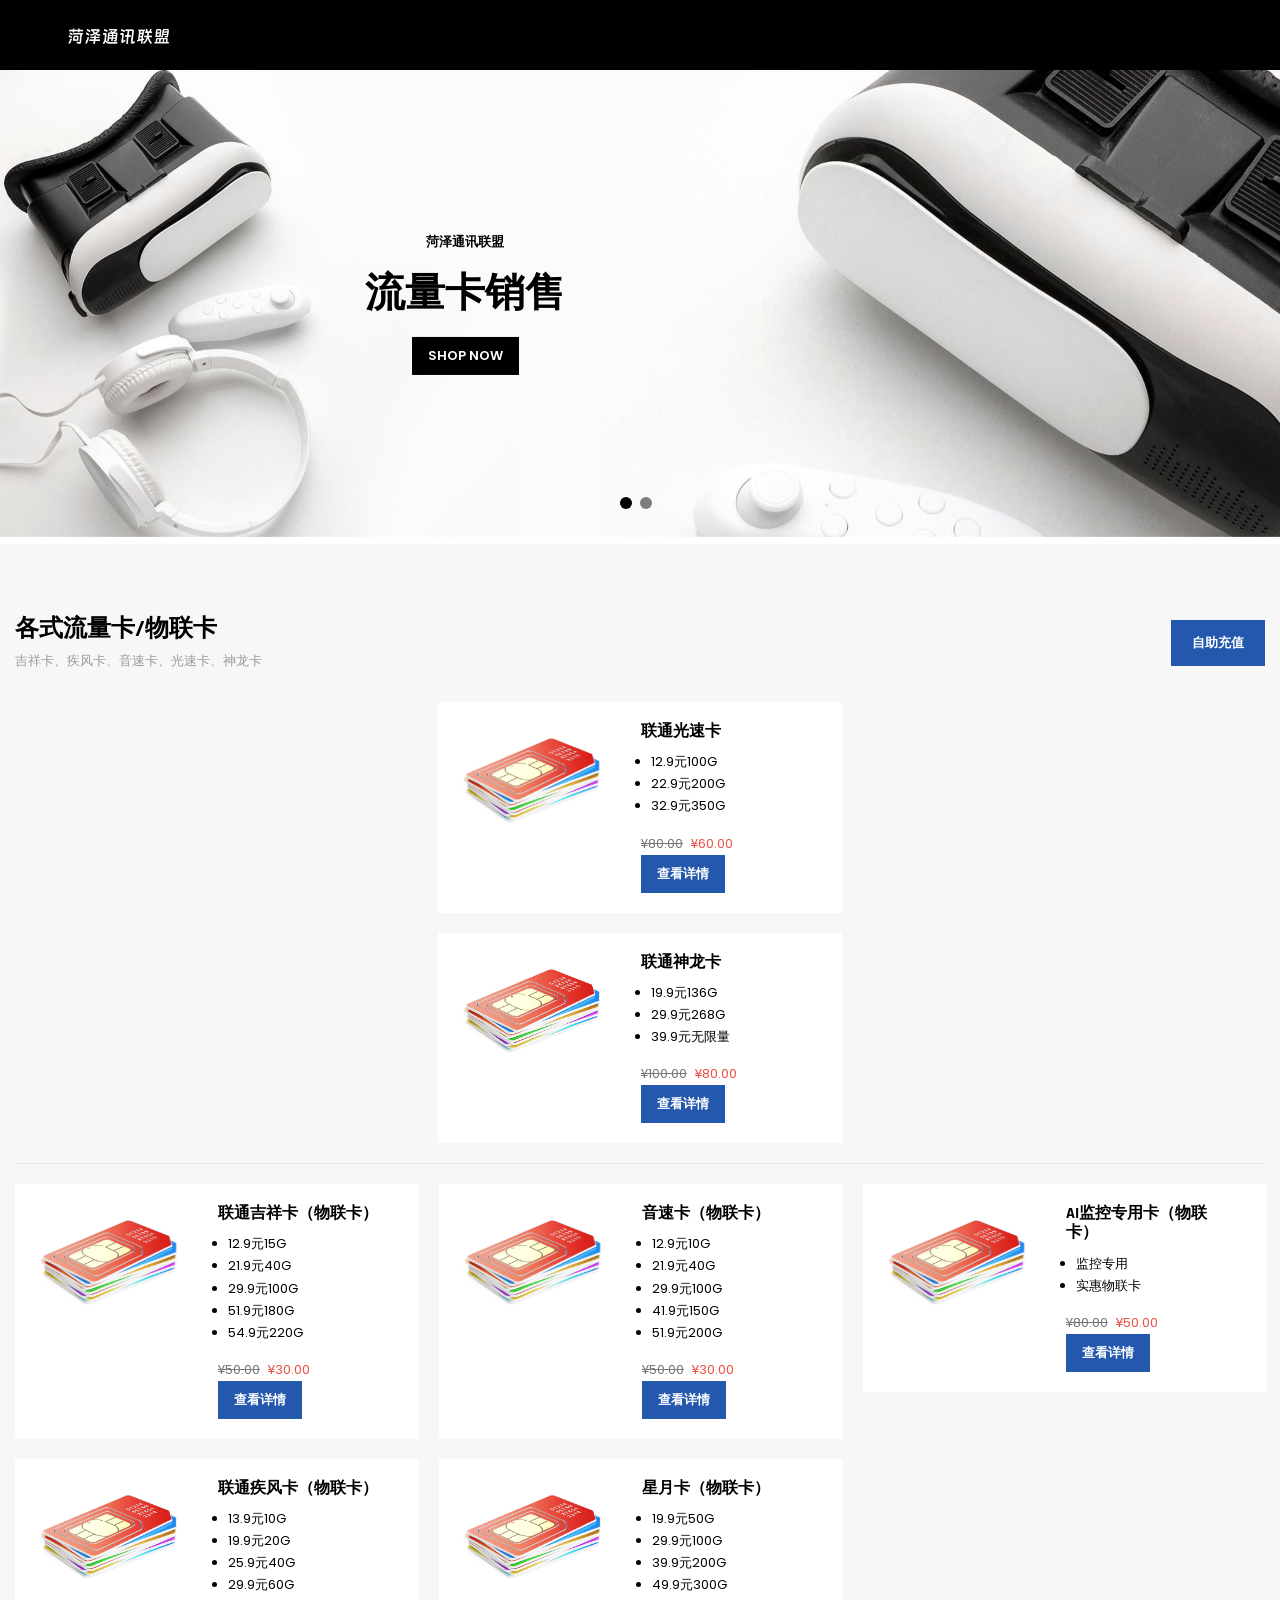
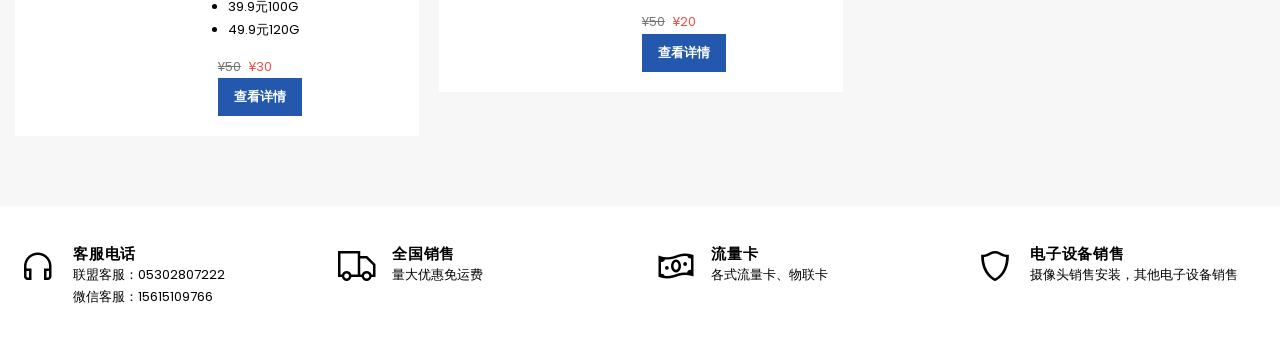
==== commit f92644b1: "update index" ====
--- a/index.html
+++ b/index.html
@@ -229,60 +229,6 @@
                                      alt="Accessories" title="Accessories">
                             </div>
                             <div class="content">
-                                <h2 class="item-title">AI监控专用卡（物联卡）</h2>
-                                <ul class="item-children">
-                                    <li>监控专用</li>
-                                    <li>实惠物联卡</li>
-                                </ul>
-                                <div class="product-price">
-                                    <span class="old-price">¥80.00</span>
-                                    <span class="price">¥50.00</span>
-                                </div>
-                                <div class="item-btn">
-                                    <a href="#pro-addtocart-popup-jkk" title="Add to Cart"
-                                       class="btn-icon btn btn-addto-cart" data-bs-toggle="modal"
-                                       data-bs-target="#pro-addtocart-popup-jkk">
-                                        <span>查看详情</span>
-                                    </a>
-                                </div>
-                            </div>
-                        </div>
-                        <div class="item d-flex">
-                            <div class="content-image">
-                                <img class="blur-up lazyload"
-                                     src="imgs/sp-1.png"
-                                     alt="Accessories" title="Accessories">
-                            </div>
-                            <div class="content">
-                                <h2 class="item-title">星月卡（物联卡）</h2>
-                                <ul class="item-children">
-                                    <li>19.9元50G</li>
-                                    <li>29.9元100G</li>
-                                    <li>39.9元200G</li>
-                                    <li>49.9元300G</li>
-                                </ul>
-                                <div class="product-price">
-                                    <span class="old-price">¥50</span>
-                                    <span class="price">¥20</span>
-                                </div>
-                                <div class="item-btn">
-                                    <a href="#pro-addtocart-popup-xyk" title="Add to Cart"
-                                       class="btn-icon btn btn-addto-cart" data-bs-toggle="modal"
-                                       data-bs-target="#pro-addtocart-popup-xyk">
-                                        <span>查看详情</span>
-                                    </a>
-                                </div>
-                            </div>
-                        </div>
-                    </div>
-                    <div class="items">
-                        <div class="item d-flex">
-                            <div class="content-image">
-                                <img class="blur-up lazyload"
-                                     src="imgs/sp-1.png"
-                                     alt="Accessories" title="Accessories">
-                            </div>
-                            <div class="content">
                                 <h2 class="item-title">音速卡（物联卡）</h2>
                                 <ul class="item-children">
                                     <li>12.9元10G</li>
@@ -294,6 +240,60 @@
                                 <div class="product-price">
                                     <span class="old-price">¥50.00</span>
                                     <span class="price">¥30.00</span>
+                                </div>
+                                <div class="item-btn">
+                                    <a href="#pro-addtocart-popup-ysk" title="Add to Cart"
+                                       class="btn-icon btn btn-addto-cart" data-bs-toggle="modal"
+                                       data-bs-target="#pro-addtocart-popup-ysk">
+                                        <span>查看详情</span>
+                                    </a>
+                                </div>
+                            </div>
+                        </div>
+                        <div class="item d-flex">
+                            <div class="content-image">
+                                <img class="blur-up lazyload"
+                                     src="imgs/sp-1.png"
+                                     alt="Accessories" title="Accessories">
+                            </div>
+                            <div class="content">
+                                <h2 class="item-title">星月卡（物联卡）</h2>
+                                <ul class="item-children">
+                                    <li>19.9元50G</li>
+                                    <li>29.9元100G</li>
+                                    <li>39.9元200G</li>
+                                    <li>49.9元300G</li>
+                                </ul>
+                                <div class="product-price">
+                                    <span class="old-price">¥50</span>
+                                    <span class="price">¥20</span>
+                                </div>
+                                <div class="item-btn">
+                                    <a href="#pro-addtocart-popup-xyk" title="Add to Cart"
+                                       class="btn-icon btn btn-addto-cart" data-bs-toggle="modal"
+                                       data-bs-target="#pro-addtocart-popup-xyk">
+                                        <span>查看详情</span>
+                                    </a>
+                                </div>
+                            </div>
+                        </div>
+                    </div>
+                    <div class="items">
+                        <div class="item d-flex">
+                            <div class="content-image">
+                                <img class="blur-up lazyload"
+                                     src="imgs/sp-1.png"
+                                     alt="Accessories" title="Accessories">
+                            </div>
+                            <div class="content">
+                                <h2 class="item-title">AI监控专用卡（物联卡）</h2>
+                                <ul class="item-children">
+                                    <li>监控专用</li>
+                                    <li>实惠物联卡</li>
+                                </ul>
+                                <div class="product-price">
+                                    <span class="old-price">¥80.00</span>
+                                    <span class="price">¥50.00</span>
                                 </div>
                                 <div class="item-btn">
                                     <a href="#pro-addtocart-popup-jkk" title="Add to Cart"
@@ -448,8 +448,7 @@
                     <div class="col-12 col-sm-6 col-md-4 col-lg-3">
                         <i class="an an-headphones"></i>
                         <h5>客服电话</h5>
-                        <p class="sub-text">联盟客服：05302807222</p>
-                        <p class="sub-text">微信客服：15615109766</p>
+                        <p class="sub-text">联盟客服：05302807222<br>微信客服：15615109766</p>
                     </div>
                     <div class="col-12 col-sm-6 col-md-4 col-lg-3">
                         <i class="an an-truck"></i>
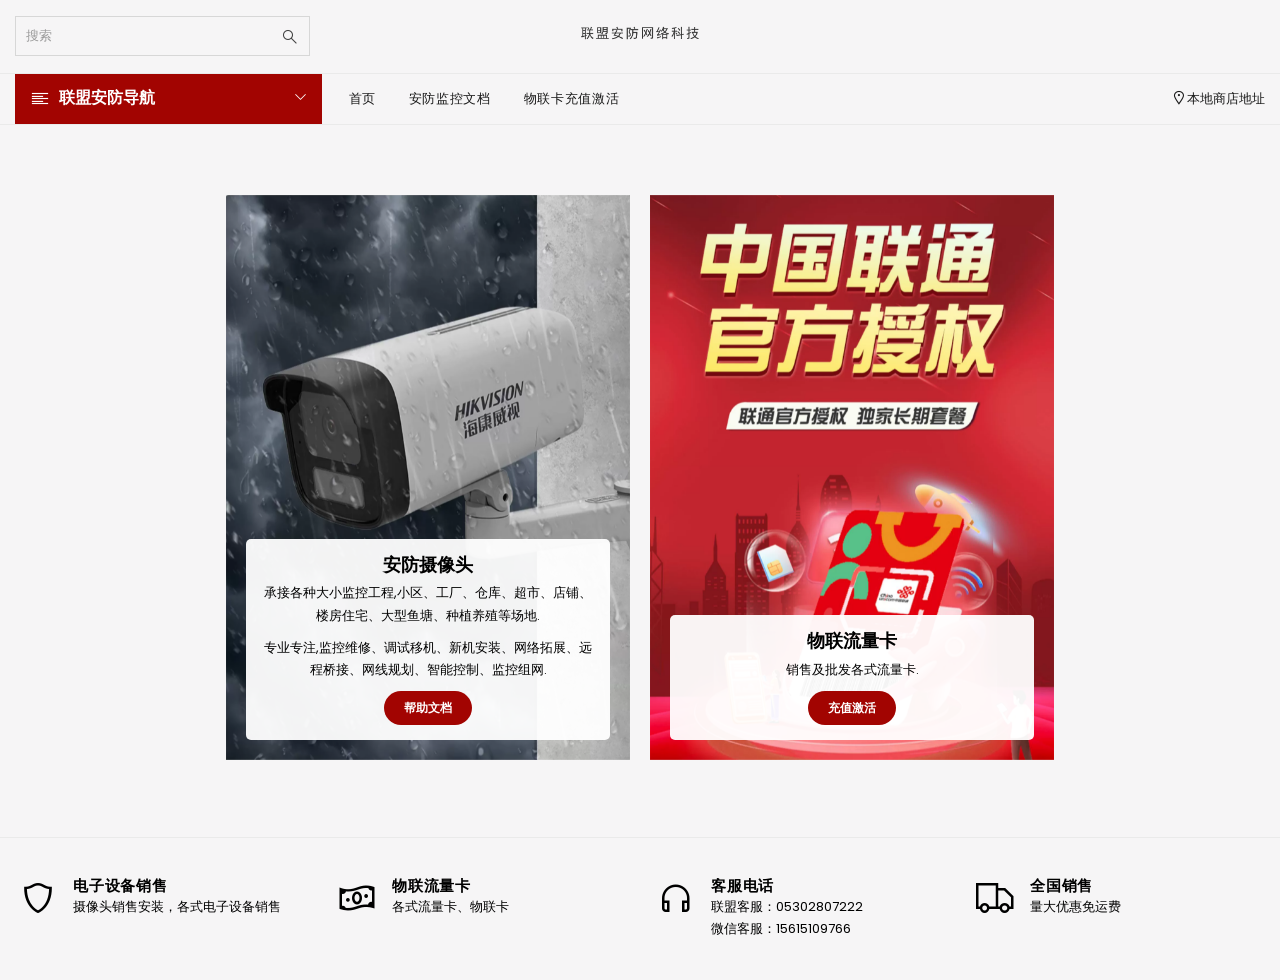
==== commit adfcf443: "update" ====
--- a/index.html
+++ b/index.html
@@ -3,7 +3,7 @@
 <head>
     <meta http-equiv="Content-Type" content="text/html; charset=utf-8"/>
     <meta http-equiv="x-ua-compatible" content="ie=edge">
-    <title>菏泽通讯联盟</title>
+    <title>联盟安防网络科技</title>
     <meta name="description" content="description">
     <meta name="viewport" content="width=device-width, initial-scale=1">
     <!-- Favicon -->
@@ -13,439 +13,192 @@
     <!-- Main Style CSS -->
     <link rel="stylesheet" href="assets/css/style.css">
     <link rel="stylesheet" href="assets/css/responsive.css">
-
-
-<body class="template-index index-demo1">
+</head>
+<body class="template-index index-demo9">
+<div id="pre-loader" class="preloader">
+    <div class="preloader-in h2">
+        <span>联</span>
+        <span>盟</span>
+        <span>安</span>
+        <span>防</span>
+    </div>
+</div>
 <div class="page-wrapper">
-    <!-- Header -->
-    <header class="header d-flex align-items-center header-7 header-sticky">
-        <div class="container-fluid">
-            <div class="row">
+    <header class="header header-2">
+        <div class="container">
+            <div class="row d-flex align-items-center pt-3 pb-3">
                 <!--Mobile Icons-->
-                <div class="col-4 col-sm-4 col-md-4 d-block d-lg-none mobile-icons">
+                <div class="col-3 col-sm-4 col-md-4 d-block d-lg-none mobile-icons">
+                    <!--Mobile Toggle-->
+                    <button type="button" class="btn--link site-header__menu js-mobile-nav-toggle mobile-nav--open">
+                        <i class="icon an an-times"></i>
+                        <i class="an an-bars"></i>
+                    </button>
+                    <!--End Mobile Toggle-->
                     <!--Search-->
-                    <!--<div class="site-search iconset">-->
-                    <!--    <i class="icon an an-arrow-left"></i>-->
-                    <!--</div>-->
+                    <div class="site-search iconset">
+                        <i class="icon anb an-sistrix"></i>
+                    </div>
                     <!--End Search-->
-                    <!--Mobile Toggle-->
-                    <!--<button type="button" class="btn&#45;&#45;link site-header__menu js-mobile-nav-toggle mobile-nav&#45;&#45;open">-->
-                    <!--    <i class="icon an an-times"></i>-->
-                    <!--    <i class="an an-bars"></i>-->
-                    <!--</button>-->
-                    <!--End Mobile Toggle-->
                 </div>
                 <!--Mobile Icons-->
+                <!--Search-->
+                <div class="col-6 col-sm-4 col-md-4 col-lg-3 align-self-center d-none d-lg-block">
+                    <div class="header-search">
+                        <form class="form minisearch" action="#" method="get">
+                            <label class="label"><span>搜索</span></label>
+                            <div class="control">
+                                <div class="searchField d-flex justify-content-between">
+                                    <div class="input-box">
+                                        <input type="text" name="q" value=""
+                                               placeholder="搜索" class="input-text">
+                                        <button type="submit" title="Search" class="action search" disabled=""><i
+                                                class="icon anb an-sistrix"></i></button>
+                                    </div>
+                                </div>
+                            </div>
+                        </form>
+                    </div>
+                </div>
+                <!--End Search-->
                 <!--Desktop Logo-->
-                <div class="logo col-4 col-sm-4 col-md-4 col-lg-3 align-self-center">
-                    <a href="index.html">
-                        <img src="imgs/logo.png" alt="Shoplook Multipurpose eCommerce Bootstrap5 Html Template"
-                             title="Shoplook Multipurpose eCommerce Bootstrap5 Html Template"/>
-                    </a>
+                <div class="col-6 col-sm-4 col-md-4 col-lg-6 align-self-center">
+                    <div class="logo">
+                        <a href="index.html">
+                            <img src="imgs/logo.png"
+                                 alt="Shoplook Multipurpose eCommerce Bootstrap5 Html Template"
+                                 title="Shoplook Multipurpose eCommerce Bootstrap5 Html Template"/>
+                        </a>
+                    </div>
+                </div>
+                <!--End Desktop Logo-->
+                <div class="col-3 col-sm-4 col-md-4 col-lg-3 align-self-center icons-col text-right">
+                    <!--Search-->
+                    <div class="search-drawer">
+                        <div class="container">
+                            <span class="closeSearch an an-times"></span>
+                            <h3 class="title">搜索栏</h3>
+                            <div class="block block-search">
+                                <div class="block block-content">
+                                    <form class="form minisearch" action="#" method="get">
+                                        <label class="label"><span>Search</span></label>
+                                        <div class="control">
+                                            <div class="searchField">
+                                                <div class="input-box">
+                                                    <input type="text" name="q" value=""
+                                                           placeholder="搜索"
+                                                           class="input-text">
+                                                    <button type="submit" title="Search" class="action search"
+                                                            disabled=""><i class="icon anb an-sistrix"></i></button>
+                                                </div>
+                                            </div>
+                                        </div>
+                                    </form>
+                                </div>
+                            </div>
+                        </div>
+                    </div>
+                    <!--End Search-->
+                </div>
+            </div>
+        </div>
+        <div class="main-menu">
+            <div class="container">
+                <div class="row d-flex align-items-center">
+                    <div class="col-4 col-sm-4 col-md-4 col-lg-3 pr-0">
+                        <div class="header-vertical-menu">
+                            <h4 class="menu-title"><i class="an an-align-left"></i> <span>联盟安防导航</span></h4>
+                        </div>
+                    </div>
+                    <!--Desktop Menu-->
+                    <div class="col-4 col-sm-4 col-md-4 col-lg-9">
+                        <nav class="grid__item" id="AccessibleNav">
+                            <ul id="siteNav" class="site-nav medium">
+                                <li class="lvl1"><a href="index.html">首页</a></li>
+                                <li class="lvl1"><a href="helps.html">安防监控文档</a></li>
+                                <li class="lvl1"><a href="sp/llk.html">物联卡充值激活</a></li>
+                            </ul>
+                        </nav>
+                        <div class="d-sm-none d-md-block">
+                            <div class="d-flex justify-content-end"><a href="#;" class="store-l-link"><i
+                                    class="an an-lg an-map-marker-alt"></i>本地商店地址</a></div>
+                        </div>
+                    </div>
+                    <!--End Desktop Menu-->
                 </div>
             </div>
         </div>
     </header>
-    <!-- End Header -->
+    <!--Mobile Menu-->
+    <div class="mobile-nav-wrapper" role="navigation">
+        <div class="closemobileMenu"><i class="icon an an-times pull-right"></i>Close Menu</div>
+        <ul id="MobileNav" class="mobile-nav">
+            <li class="lvl1 parent vm-megamenu">
+                <a href="index.html" class="site-nav">首页</a>
+            </li>
+            <li class="lvl1 parent vm-megamenu">
+                <a href="helps.html" class="site-nav">安防监控文档</a>
+            </li>
+            <li class="lvl1 parent vm-megamenu">
+                <a href="sp/llk.html" class="site-nav">物联卡充值激活</a>
+            </li>
+        </ul>
+    </div>
+    <!--End Mobile Menu-->
     <!--Page Content-->
     <div id="page-content">
         <!--Home slider-->
-        <div class="slideshow slideshow-wrapper">
-            <div class="home-slideshow">
-                <div class="slide">
-                    <div class="blur-up lazyload">
-                        <img class="blur-up lazyload" data-src="assets/images/slideshow-banner/e-demo1-banner3.jpg"
-                             src="assets/images/slideshow-banner/e-demo1-banner3.jpg"
-                             alt="Find Your Perfect Store with Shoplook" title="Find Your Perfect Store with Shoplook"/>
-                        <div class="slideshow__text-wrap slideshow__overlay center container">
-                            <div class="slideshow__text-content">
-                                <div class="wrap-caption anim-tru center style1">
-                                    <p class="mega-small-title"><b>菏泽通讯联盟</b></p>
-                                    <h2 class="h1 mega-title slideshow__title">流量卡销售</h2>
-                                    <span class="mega-subtitle slideshow__subtitle"></span>
-                                    <a href="" class="btn">Shop now</a>
-                                </div>
-                            </div>
-                        </div>
-                    </div>
-                </div>
-                <div class="slide">
-                    <div class="blur-up lazyload">
-                        <img class="blur-up lazyload" data-src="assets/images/slideshow-banner/e-demo1-banner2.jpg"
-                             src="assets/images/slideshow-banner/e-demo1-banner2.jpg" alt="eCommerce HTML Template"
-                             title="eCommerce HTML Template"/>
-                        <div class="slideshow__text-wrap slideshow__overlay left container">
-                            <div class="slideshow__text-content">
-                                <div class="wrap-caption anim-tru left style1">
-                                    <h2 class="h1 mega-title slideshow__title">电子设备供应</h2>
-                                    <span class="mega-subtitle slideshow__subtitle">电子设备、摄像头等出售和安装</span>
-                                    <a href="" class="btn">Shop now</a>
-                                </div>
-                            </div>
-                        </div>
-                    </div>
-                </div>
-            </div>
-        </div>
-        <!--End Home slider-->
-        <!--Top Categories-->
-        <div class="section categories-section">
+        <div class="slideshow slideshow-wrapper slideshow-carousel style2 section">
             <div class="container">
-                <div class="section-header style1 d-flex align-items-center align-content-center justify-content-between">
-                    <div class="section-header-left">
-                        <h2>各式流量卡/物联卡</h2>
-                        <p>吉祥卡、疾风卡、音速卡、光速卡、神龙卡</p>
-                    </div>
-                    <div class="section-header-right">
-                        <a href="#pro-addtocart-popup-cz" title="Add to Cart"
-                           class="btn btn-large" data-bs-toggle="modal"
-                           data-bs-target="#pro-addtocart-popup-cz">
-                            <span>自助充值</span>
-                        </a>
-                    </div>
-                </div>
-                <div class="category-style1">
-                    <div class="items">
-                        <div class="item d-flex">
-                            <div class="content-image">
-                                <img class="blur-up lazyload"
-                                     src="imgs/sp-1.png"
-                                     alt="Accessories" title="Accessories">
-                            </div>
-                            <div class="content">
-                                <h2 class="item-title">联通光速卡</h2>
-                                <ul class="item-children">
-                                    <li>12.9元100G</li>
-                                    <li>22.9元200G</li>
-                                    <li>32.9元350G</li>
-                                </ul>
-                                <div class="product-price">
-                                    <span class="old-price">¥80.00</span>
-                                    <span class="price">¥60.00</span>
-                                </div>
-                                <div class="item-btn">
-                                    <a href="#pro-addtocart-popup-gsk" title="Add to Cart"
-                                       class="btn-icon btn btn-addto-cart" data-bs-toggle="modal"
-                                       data-bs-target="#pro-addtocart-popup-gsk">
-                                        <span>查看详情</span>
-                                    </a>
-                                </div>
-                            </div>
-                        </div>
-                        <div class="item d-flex">
-                            <div class="content-image">
-                                <img class="blur-up lazyload"
-                                     src="imgs/sp-1.png"
-                                     alt="Accessories" title="Accessories">
-                            </div>
-                            <div class="content">
-                                <h2 class="item-title">联通神龙卡</h2>
-                                <ul class="item-children">
-                                    <li>19.9元136G</li>
-                                    <li>29.9元268G</li>
-                                    <li>39.9元无限量</li>
-                                </ul>
-                                <div class="product-price">
-                                    <span class="old-price">¥100.00</span>
-                                    <span class="price">¥80.00</span>
-                                </div>
-                                <div class="item-btn">
-                                    <a href="#pro-addtocart-popup-slk" title="Add to Cart"
-                                       class="btn-icon btn btn-addto-cart" data-bs-toggle="modal"
-                                       data-bs-target="#pro-addtocart-popup-slk">
-                                        <span>查看详情</span>
-                                    </a>
-                                </div>
-                            </div>
-                        </div>
-                    </div>
-                </div>
-                <hr/>
-                <div class="category-style1">
-                    <div class="items">
-                        <div class="item d-flex">
-                            <div class="content-image">
-                                <img class="blur-up lazyload"
-                                     src="imgs/sp-1.png"
-                                     alt="Accessories" title="Accessories">
-                            </div>
-                            <div class="content">
-                                <h2 class="item-title">联通吉祥卡（物联卡）</h2>
-                                <ul class="item-children">
-                                    <li>12.9元15G</li>
-                                    <li>21.9元40G</li>
-                                    <li>29.9元100G</li>
-                                    <li>51.9元180G</li>
-                                    <li>54.9元220G</li>
-                                </ul>
-                                <div class="product-price">
-                                    <span class="old-price">¥50.00</span>
-                                    <span class="price">¥30.00</span>
-                                </div>
-                                <div class="item-btn">
-                                    <a href="#pro-addtocart-popup-jxk" title="Add to Cart"
-                                       class="btn-icon btn btn-addto-cart" data-bs-toggle="modal"
-                                       data-bs-target="#pro-addtocart-popup-jxk">
-                                        <span>查看详情</span>
-                                    </a>
-                                </div>
-                            </div>
-                        </div>
-                        <div class="item d-flex">
-                            <div class="content-image">
-                                <img class="blur-up lazyload"
-                                     src="imgs/sp-1.png"
-                                     alt="Accessories" title="Accessories">
-                            </div>
-                            <div class="content">
-                                <h2 class="item-title">联通疾风卡（物联卡）</h2>
-                                <ul class="item-children">
-                                    <li>13.9元10G</li>
-                                    <li>19.9元20G</li>
-                                    <li>25.9元40G</li>
-                                    <li>29.9元60G</li>
-                                    <li>39.9元100G</li>
-                                    <li>49.9元120G</li>
-                                </ul>
-                                <div class="product-price">
-                                    <span class="old-price">¥50</span>
-                                    <span class="price">¥30</span>
-                                </div>
-                                <div class="item-btn">
-                                    <a href="#pro-addtocart-popup-jfk" title="Add to Cart"
-                                       class="btn-icon btn btn-addto-cart" data-bs-toggle="modal"
-                                       data-bs-target="#pro-addtocart-popup-jfk">
-                                        <span>查看详情</span>
-                                    </a>
-                                </div>
-                            </div>
-                        </div>
-                    </div>
-                    <div class="items">
-                        <div class="item d-flex">
-                            <div class="content-image">
-                                <img class="blur-up lazyload"
-                                     src="imgs/sp-1.png"
-                                     alt="Accessories" title="Accessories">
-                            </div>
-                            <div class="content">
-                                <h2 class="item-title">音速卡（物联卡）</h2>
-                                <ul class="item-children">
-                                    <li>12.9元10G</li>
-                                    <li>21.9元40G</li>
-                                    <li>29.9元100G</li>
-                                    <li>41.9元150G</li>
-                                    <li>51.9元200G</li>
-                                </ul>
-                                <div class="product-price">
-                                    <span class="old-price">¥50.00</span>
-                                    <span class="price">¥30.00</span>
-                                </div>
-                                <div class="item-btn">
-                                    <a href="#pro-addtocart-popup-ysk" title="Add to Cart"
-                                       class="btn-icon btn btn-addto-cart" data-bs-toggle="modal"
-                                       data-bs-target="#pro-addtocart-popup-ysk">
-                                        <span>查看详情</span>
-                                    </a>
-                                </div>
-                            </div>
-                        </div>
-                        <div class="item d-flex">
-                            <div class="content-image">
-                                <img class="blur-up lazyload"
-                                     src="imgs/sp-1.png"
-                                     alt="Accessories" title="Accessories">
-                            </div>
-                            <div class="content">
-                                <h2 class="item-title">星月卡（物联卡）</h2>
-                                <ul class="item-children">
-                                    <li>19.9元50G</li>
-                                    <li>29.9元100G</li>
-                                    <li>39.9元200G</li>
-                                    <li>49.9元300G</li>
-                                </ul>
-                                <div class="product-price">
-                                    <span class="old-price">¥50</span>
-                                    <span class="price">¥20</span>
-                                </div>
-                                <div class="item-btn">
-                                    <a href="#pro-addtocart-popup-xyk" title="Add to Cart"
-                                       class="btn-icon btn btn-addto-cart" data-bs-toggle="modal"
-                                       data-bs-target="#pro-addtocart-popup-xyk">
-                                        <span>查看详情</span>
-                                    </a>
-                                </div>
-                            </div>
-                        </div>
-                    </div>
-                    <div class="items">
-                        <div class="item d-flex">
-                            <div class="content-image">
-                                <img class="blur-up lazyload"
-                                     src="imgs/sp-1.png"
-                                     alt="Accessories" title="Accessories">
-                            </div>
-                            <div class="content">
-                                <h2 class="item-title">AI监控专用卡（物联卡）</h2>
-                                <ul class="item-children">
-                                    <li>监控专用</li>
-                                    <li>实惠物联卡</li>
-                                </ul>
-                                <div class="product-price">
-                                    <span class="old-price">¥80.00</span>
-                                    <span class="price">¥50.00</span>
-                                </div>
-                                <div class="item-btn">
-                                    <a href="#pro-addtocart-popup-jkk" title="Add to Cart"
-                                       class="btn-icon btn btn-addto-cart" data-bs-toggle="modal"
-                                       data-bs-target="#pro-addtocart-popup-jkk">
-                                        <span>查看详情</span>
-                                    </a>
-                                </div>
-                            </div>
-                        </div>
-                    </div>
-                </div>
-            </div>
-        </div>
-        <!--End Top Categories-->
-        <!-- Start Addtocart Added Popup -->
-        <div>
-            <div class="modal fade" id="pro-addtocart-popup-cz" tabindex="-1" aria-hidden="true">
-                <div class="modal-dialog modal-dialog-centered modal-dialog-scrollable">
-                    <div class="modal-content">
-                        <div class="modal-header">
-                            <button type="button" class="btn-close" data-bs-dismiss="modal" aria-label="Close"></button>
-                        </div>
-                        <div class="modal-body">
-                            <div class="row">
-                                <div class="col-12 col-sm-12 col-md-12 col-lg-12">
-                                    <img src="imgs/zzcz.png">
-                                </div>
-                            </div>
-                        </div>
-                    </div>
-                </div>
-            </div>
-            <div class="modal fade" id="pro-addtocart-popup-jxk" tabindex="-1" aria-hidden="true">
-                <div class="modal-dialog modal-dialog-centered modal-dialog-scrollable">
-                    <div class="modal-content">
-                        <div class="modal-header">
-                            <button type="button" class="btn-close" data-bs-dismiss="modal" aria-label="Close"></button>
-                        </div>
-                        <div class="modal-body">
-                            <div class="row">
-                                <div class="col-12 col-sm-12 col-md-12 col-lg-12">
-                                    <img src="imgs/jxk.jpg">
-                                </div>
-                            </div>
-                        </div>
-                    </div>
-                </div>
-            </div>
-            <div class="modal fade" id="pro-addtocart-popup-jfk" tabindex="-1" aria-hidden="true">
-                <div class="modal-dialog modal-dialog-centered modal-dialog-scrollable">
-                    <div class="modal-content">
-                        <div class="modal-header">
-                            <button type="button" class="btn-close" data-bs-dismiss="modal" aria-label="Close"></button>
-                        </div>
-                        <div class="modal-body">
-                            <div class="row">
-                                <div class="col-12 col-sm-12 col-md-12 col-lg-12">
-                                    <img src="imgs/jfk.jpg">
-                                </div>
-                            </div>
-                        </div>
-                    </div>
-                </div>
-            </div>
-            <div class="modal fade" id="pro-addtocart-popup-jkk" tabindex="-1" aria-hidden="true">
-                <div class="modal-dialog modal-dialog-centered modal-dialog-scrollable">
-                    <div class="modal-content">
-                        <div class="modal-header">
-                            <button type="button" class="btn-close" data-bs-dismiss="modal" aria-label="Close"></button>
-                        </div>
-                        <div class="modal-body">
-                            <div class="row">
-                                <div class="col-12 col-sm-12 col-md-12 col-lg-12">
-                                    <img src="imgs/jkk.jpg">
-                                </div>
-                            </div>
-                        </div>
-                    </div>
-                </div>
-            </div>
-            <div class="modal fade" id="pro-addtocart-popup-xyk" tabindex="-1" aria-hidden="true">
-                <div class="modal-dialog modal-dialog-centered modal-dialog-scrollable">
-                    <div class="modal-content">
-                        <div class="modal-header">
-                            <button type="button" class="btn-close" data-bs-dismiss="modal" aria-label="Close"></button>
-                        </div>
-                        <div class="modal-body">
-                            <div class="row">
-                                <div class="col-12 col-sm-12 col-md-12 col-lg-12">
-                                    <img src="imgs/xyk.jpg">
-                                </div>
-                            </div>
-                        </div>
-                    </div>
-                </div>
-            </div>
-            <div class="modal fade" id="pro-addtocart-popup-ysk" tabindex="-1" aria-hidden="true">
-                <div class="modal-dialog modal-dialog-centered modal-dialog-scrollable">
-                    <div class="modal-content">
-                        <div class="modal-header">
-                            <button type="button" class="btn-close" data-bs-dismiss="modal" aria-label="Close"></button>
-                        </div>
-                        <div class="modal-body">
-                            <div class="row">
-                                <div class="col-12 col-sm-12 col-md-12 col-lg-12">
-                                    <img src="imgs/ysk.jpg">
-                                </div>
-                            </div>
-                        </div>
-                    </div>
-                </div>
-            </div>
-            <div class="modal fade" id="pro-addtocart-popup-gsk" tabindex="-1" aria-hidden="true">
-                <div class="modal-dialog modal-dialog-centered modal-dialog-scrollable">
-                    <div class="modal-content">
-                        <div class="modal-header">
-                            <button type="button" class="btn-close" data-bs-dismiss="modal" aria-label="Close"></button>
-                        </div>
-                        <div class="modal-body">
-                            <div class="row">
-                                <div class="col-12 col-sm-12 col-md-12 col-lg-12">
-                                    <img src="imgs/gsk.png">
-                                </div>
-                            </div>
-                        </div>
-                    </div>
-                </div>
-            </div>
-            <div class="modal fade" id="pro-addtocart-popup-slk" tabindex="-1" aria-hidden="true">
-                <div class="modal-dialog modal-dialog-centered modal-dialog-scrollable">
-                    <div class="modal-content">
-                        <div class="modal-header">
-                            <button type="button" class="btn-close" data-bs-dismiss="modal" aria-label="Close"></button>
-                        </div>
-                        <div class="modal-body">
-                            <div class="row">
-                                <div class="col-12 col-sm-12 col-md-12 col-lg-12">
-                                    <img src="imgs/slk.png">
-                                </div>
-                            </div>
-                        </div>
-                    </div>
-                </div>
-            </div>
-        </div>
-        <!-- End Addtocart Added Popup -->
+                <div class="home-slideshow-carousel">
+                    <div class="slide">
+                        <div class="img">
+                            <img class="blur-up lazyload"
+                                 src="imgs/sx4.png"/>
+                        </div>
+                        <div class="details">
+                            <div class="inner">
+                                <h3 class="collection-grid-item__title">安防摄像头</h3>
+                                <p>承接各种大小监控工程,小区、工厂、仓库、超市、店铺、楼房住宅、大型鱼塘、种植养殖等场地.</p>
+                                <p>专业专注,监控维修、调试移机、新机安装、网络拓展、远程桥接、网线规划、智能控制、监控组网.</p>
+                                <a href="helps.html"
+                                   class="btn btn-primary rounded-pill border-0 m-0 d-inline-block">帮助文档</a>
+                            </div>
+                        </div>
+                    </div>
+                    <div class="slide">
+                        <div class="img">
+                            <img class="blur-up lazyload"
+                                 src="imgs/lt3.png">
+                        </div>
+                        <div class="details">
+                            <div class="inner">
+                                <h3 class="collection-grid-item__title">物联流量卡</h3>
+                                <p>销售及批发各式流量卡.</p>
+                                <a href="sp/llk.html"
+                                   class="btn btn-primary rounded-pill border-0 m-0 d-inline-block">充值激活</a>
+                            </div>
+                        </div>
+                    </div>
+                </div>
+            </div>
+            <!--End Home slider-->
+        </div>
         <!--Store Feature-->
         <div class="store-features">
             <div class="container">
                 <div class="row store-info">
                     <div class="col-12 col-sm-6 col-md-4 col-lg-3">
+                        <i class="an an-shield-alt"></i>
+                        <h5>电子设备销售</h5>
+                        <p class="sub-text">摄像头销售安装，各式电子设备销售</p>
+                    </div>
+                    <div class="col-12 col-sm-6 col-md-4 col-lg-3">
+                        <i class="an an-money-bill-wave"></i>
+                        <h5>物联流量卡</h5>
+                        <p class="sub-text">各式流量卡、物联卡</p>
+                    </div>
+                    <div class="col-12 col-sm-6 col-md-4 col-lg-3">
                         <i class="an an-headphones"></i>
                         <h5>客服电话</h5>
                         <p class="sub-text">联盟客服：05302807222<br>微信客服：15615109766</p>
@@ -455,35 +208,17 @@
                         <h5>全国销售</h5>
                         <p class="sub-text">量大优惠免运费</p>
                     </div>
-                    <div class="col-12 col-sm-6 col-md-4 col-lg-3">
-                        <i class="an an-money-bill-wave"></i>
-                        <h5>流量卡</h5>
-                        <p class="sub-text">各式流量卡、物联卡</p>
-                    </div>
-
-                    <div class="col-12 col-sm-6 col-md-4 col-lg-3">
-                        <i class="an an-shield-alt"></i>
-                        <h5>电子设备销售</h5>
-                        <p class="sub-text">摄像头销售安装，其他电子设备销售</p>
-                    </div>
                 </div>
             </div>
         </div>
         <!--End Store Feature-->
+        <!-- Including Jquery -->
+        <script src="assets/js/vendor/jquery-3.3.1.min.js"></script>
+        <script src="assets/js/vendor/js.cookie.js"></script>
+        <!--Including Javascript-->
+        <script src="assets/js/plugins.js"></script>
+        <script src="assets/js/main.js"></script>
     </div>
-
-
-    <!-- Including Jquery -->
-    <script src="assets/js/vendor/jquery-3.3.1.min.js"></script>
-    <script src="assets/js/vendor/js.cookie.js"></script>
-    <!--Including Javascript-->
-    <script src="assets/js/plugins.js"></script>
-    <script src="assets/js/main.js"></script>            <!-- Including Jquery -->
-    <script src="assets/js/vendor/jquery-3.3.1.min.js"></script>
-    <script src="assets/js/vendor/js.cookie.js"></script>
-    <!--Including Javascript-->
-    <script src="assets/js/plugins.js"></script>
-    <script src="assets/js/main.js"></script>
 </div>
 </body>
 </html>
--- a/assets/css/style.css
+++ b/assets/css/style.css
@@ -1,6 +1,6 @@
 /*********************************************************************************
     Template Name: Shoplook Multipurpose eCommerce Bootstrap5 Html Template
-    Description: A perfect template to build beautiful and unique Electronics websites. It comes with nice and clean design.
+    Description: A perfect template.html to build beautiful and unique Electronics websites. It comes with nice and clean design.
     Version: 1.0
     bootstrapģ��⣺HttP://www.bootstrapmb.com
 **********************************************************************************/
--- a/assets/css/responsive.css
+++ b/assets/css/responsive.css
@@ -1,6 +1,6 @@
 /*********************************************************************************
     Template Name: Shoplook Multipurpose eCommerce Bootstrap5 Html Template
-    Description: A perfect template to build beautiful and unique Electronics websites. It comes with nice and clean design.
+    Description: A perfect template.html to build beautiful and unique Electronics websites. It comes with nice and clean design.
     Version: 1.0
 **********************************************************************************/
 
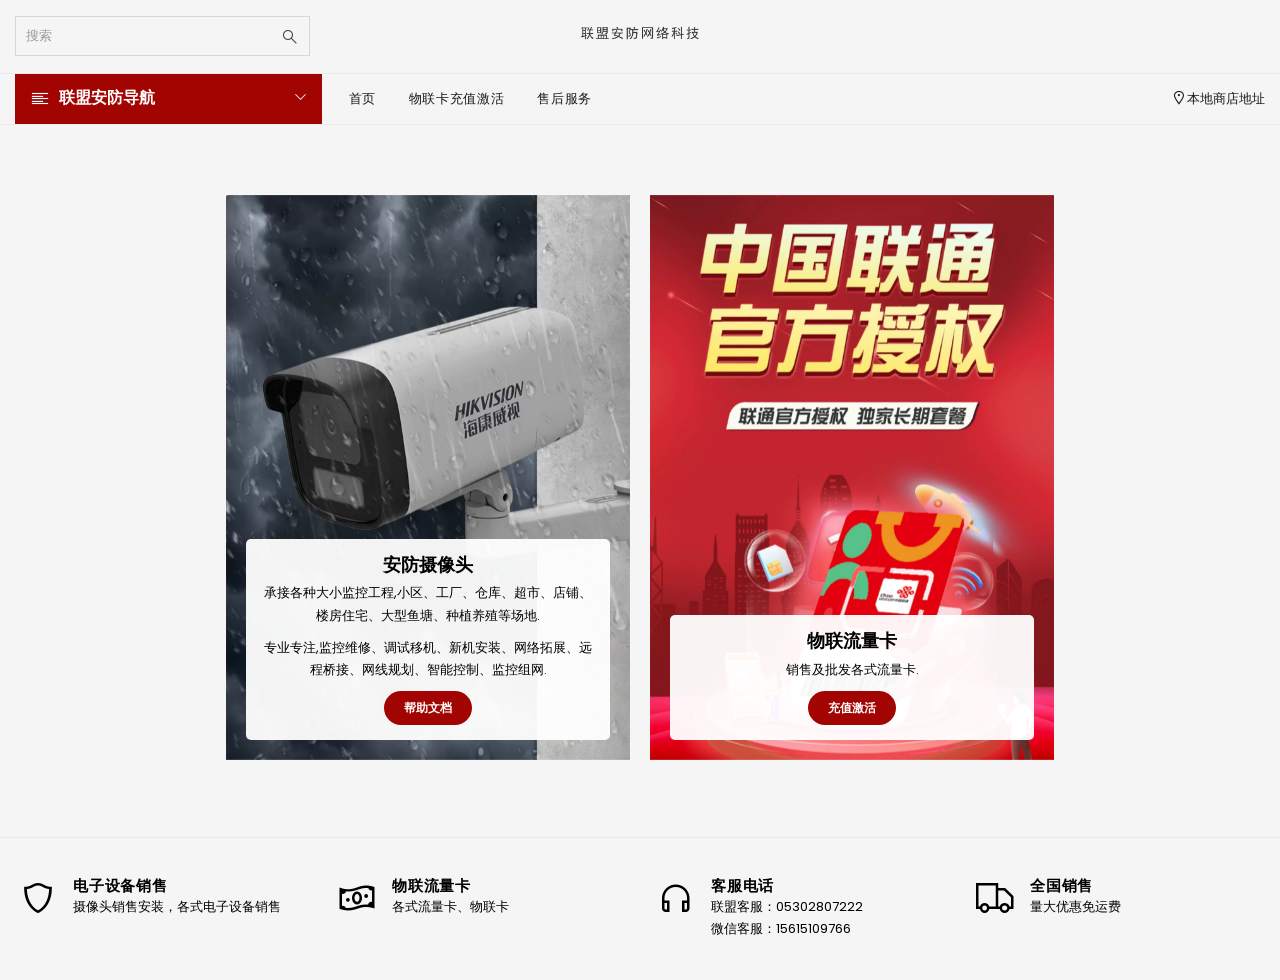
==== commit 153d938e: "update" ====
--- a/index.html
+++ b/index.html
@@ -115,8 +115,8 @@
                         <nav class="grid__item" id="AccessibleNav">
                             <ul id="siteNav" class="site-nav medium">
                                 <li class="lvl1"><a href="index.html">首页</a></li>
-                                <li class="lvl1"><a href="helps.html">安防监控文档</a></li>
                                 <li class="lvl1"><a href="sp/llk.html">物联卡充值激活</a></li>
+                                <li class="lvl1"><a href="helps.html">售后服务</a></li>
                             </ul>
                         </nav>
                         <div class="d-sm-none d-md-block">
@@ -137,10 +137,10 @@
                 <a href="index.html" class="site-nav">首页</a>
             </li>
             <li class="lvl1 parent vm-megamenu">
-                <a href="helps.html" class="site-nav">安防监控文档</a>
+                <a href="sp/llk.html" class="site-nav">物联卡充值激活</a>
             </li>
             <li class="lvl1 parent vm-megamenu">
-                <a href="sp/llk.html" class="site-nav">物联卡充值激活</a>
+                <a href="helps.html" class="site-nav">售后服务</a>
             </li>
         </ul>
     </div>
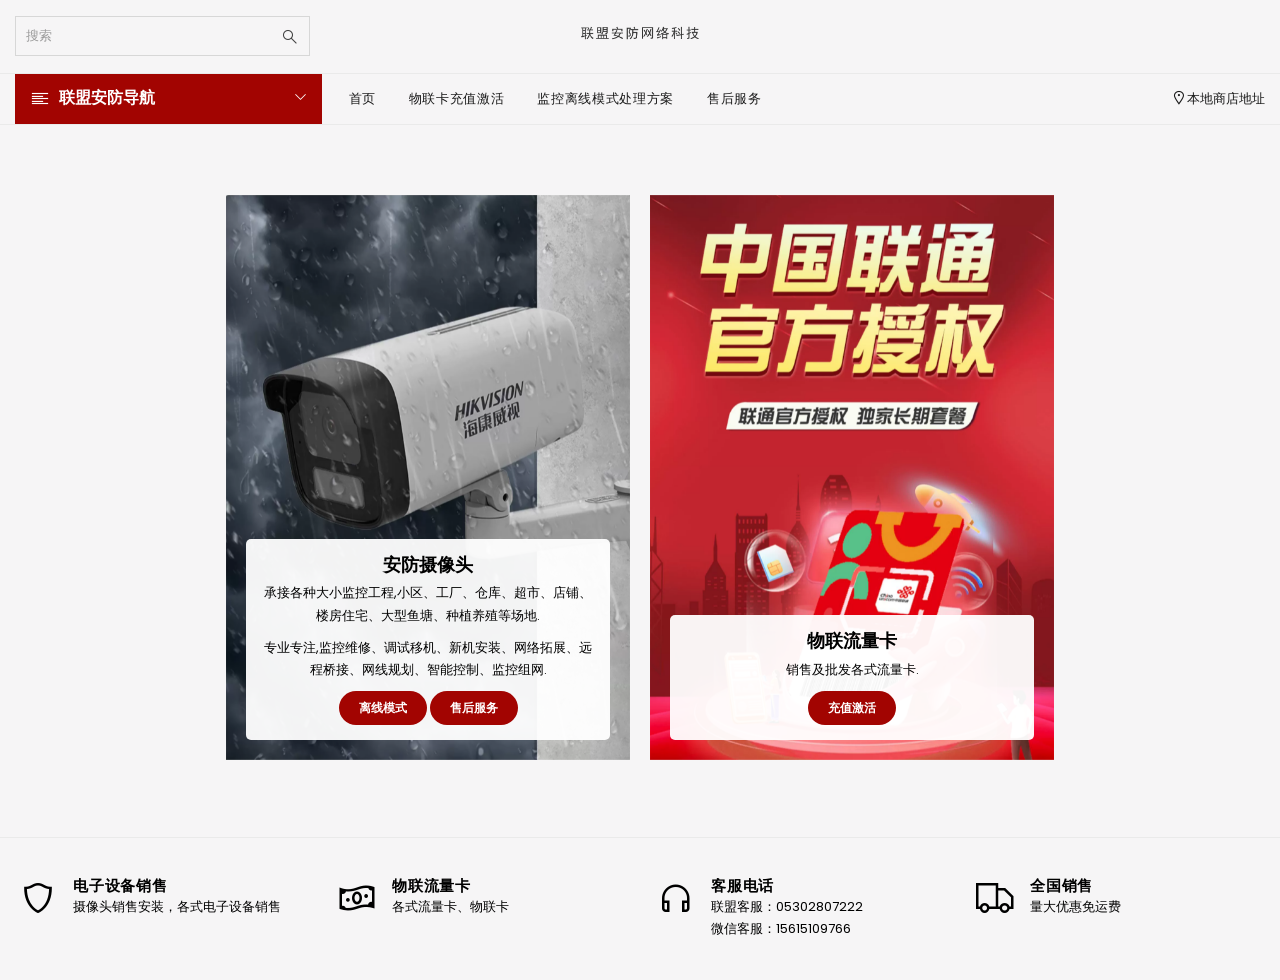
==== commit fe571502: "update" ====
--- a/index.html
+++ b/index.html
@@ -16,11 +16,23 @@
 </head>
 <body class="template-index index-demo9">
 <div id="pre-loader" class="preloader">
-    <div class="preloader-in h2">
+    <div class="preloader-in h1">
         <span>联</span>
         <span>盟</span>
         <span>安</span>
         <span>防</span>
+        <span>,</span>
+        <span>数</span>
+        <span>据</span>
+        <span>加</span>
+        <span>载</span>
+        <span>中</span>
+        <span>,</span>
+        <span>马</span>
+        <span>上</span>
+        <span>就</span>
+        <span>好</span>
+        <span>！</span>
     </div>
 </div>
 <div class="page-wrapper">
@@ -116,7 +128,8 @@
                             <ul id="siteNav" class="site-nav medium">
                                 <li class="lvl1"><a href="index.html">首页</a></li>
                                 <li class="lvl1"><a href="sp/llk.html">物联卡充值激活</a></li>
-                                <li class="lvl1"><a href="helps.html">售后服务</a></li>
+                                <li class="lvl1"><a href="helps/cl.html">监控离线模式处理方案</a></li>
+                                <li class="lvl1"><a href="helps/sh.html">售后服务</a></li>
                             </ul>
                         </nav>
                         <div class="d-sm-none d-md-block">
@@ -140,7 +153,10 @@
                 <a href="sp/llk.html" class="site-nav">物联卡充值激活</a>
             </li>
             <li class="lvl1 parent vm-megamenu">
-                <a href="helps.html" class="site-nav">售后服务</a>
+                <a href="helps/cl.html" class="site-nav">监控离线模式处理方案</a>
+            </li>
+            <li class="lvl1 parent vm-megamenu">
+                <a href="helps/sh.html" class="site-nav">售后服务</a>
             </li>
         </ul>
     </div>
@@ -161,8 +177,10 @@
                                 <h3 class="collection-grid-item__title">安防摄像头</h3>
                                 <p>承接各种大小监控工程,小区、工厂、仓库、超市、店铺、楼房住宅、大型鱼塘、种植养殖等场地.</p>
                                 <p>专业专注,监控维修、调试移机、新机安装、网络拓展、远程桥接、网线规划、智能控制、监控组网.</p>
-                                <a href="helps.html"
-                                   class="btn btn-primary rounded-pill border-0 m-0 d-inline-block">帮助文档</a>
+                                <a href="helps/cl.html"
+                                   class="btn btn-primary rounded-pill border-0 m-0 d-inline-block">离线模式</a>
+                                <a href="helps/sh.html"
+                                   class="btn btn-primary rounded-pill border-0 m-0 d-inline-block">售后服务</a>
                             </div>
                         </div>
                     </div>
@@ -211,14 +229,14 @@
                 </div>
             </div>
         </div>
-        <!--End Store Feature-->
-        <!-- Including Jquery -->
-        <script src="assets/js/vendor/jquery-3.3.1.min.js"></script>
-        <script src="assets/js/vendor/js.cookie.js"></script>
-        <!--Including Javascript-->
-        <script src="assets/js/plugins.js"></script>
-        <script src="assets/js/main.js"></script>
     </div>
+    <!--End Store Feature-->
+    <!-- Including Jquery -->
+    <script src="assets/js/vendor/jquery-3.3.1.min.js"></script>
+    <script src="assets/js/vendor/js.cookie.js"></script>
+    <!--Including Javascript-->
+    <script src="assets/js/plugins.js"></script>
+    <script src="assets/js/main.js"></script>
 </div>
 </body>
 </html>
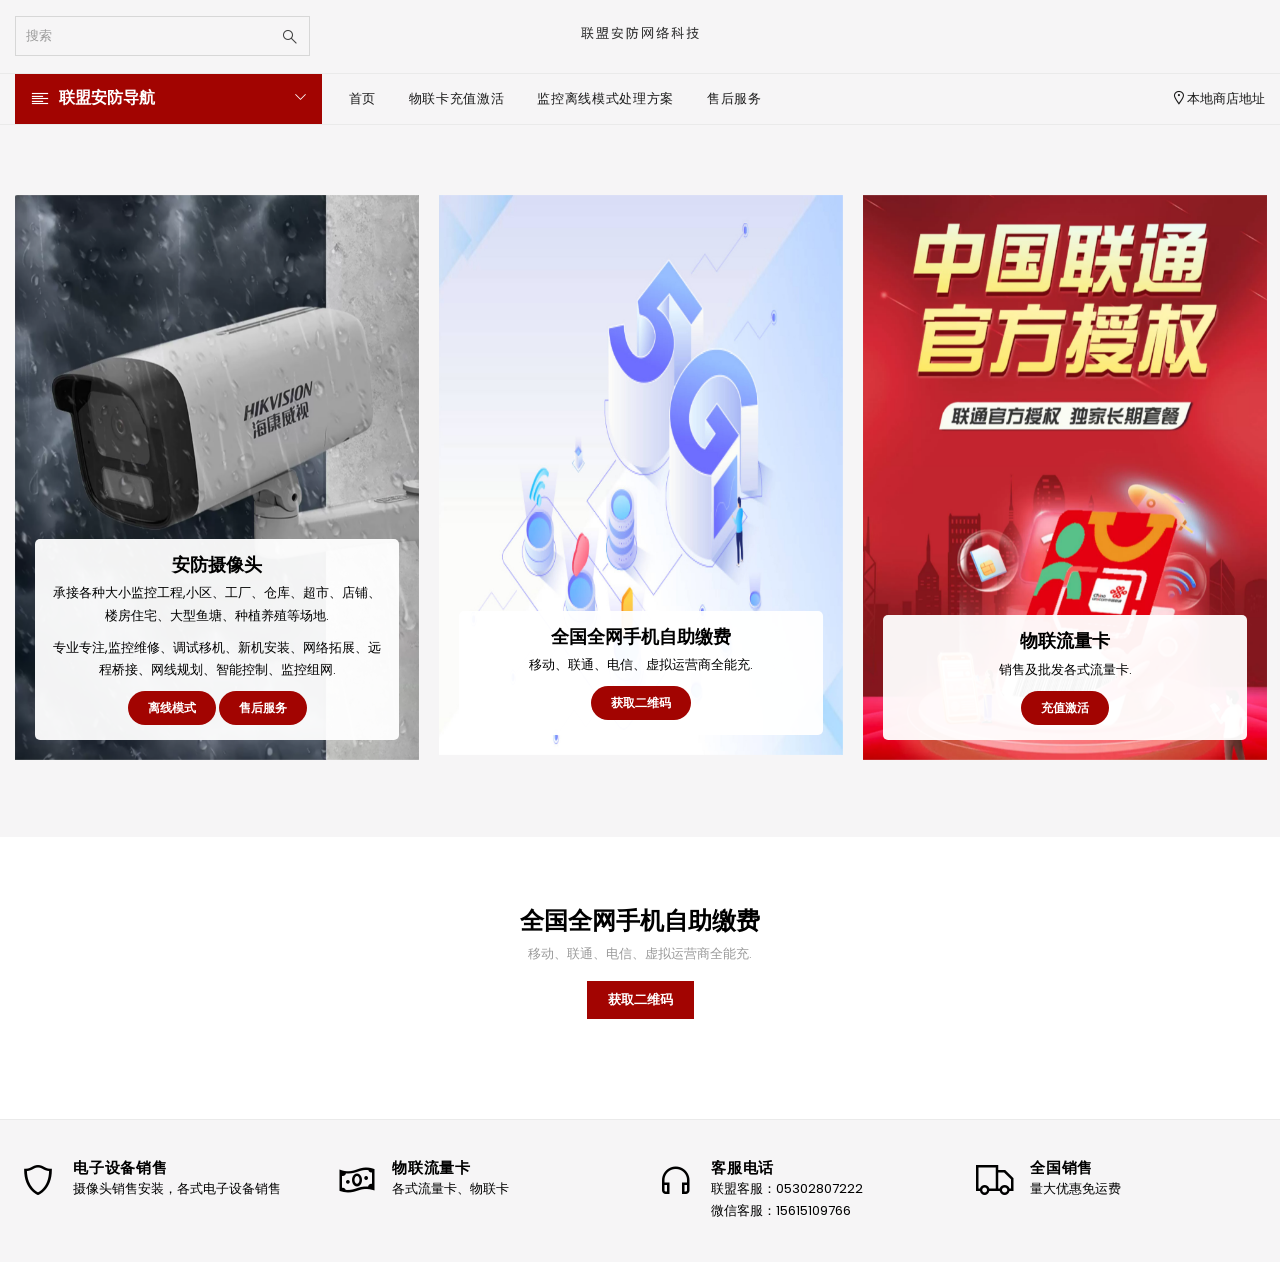
==== commit fa4bab49: "update" ====
--- a/index.html
+++ b/index.html
@@ -187,6 +187,20 @@
                     <div class="slide">
                         <div class="img">
                             <img class="blur-up lazyload"
+                                 src="imgs/pt.jpg">
+                        </div>
+                        <div class="details">
+                            <div class="inner">
+                                <h3 class="collection-grid-item__title">全国全网手机自助缴费</h3>
+                                <p>移动、联通、电信、虚拟运营商全能充.</p>
+                                <a href="sp/llk.html"
+                                   class="btn btn-primary rounded-pill border-0 m-0 d-inline-block">获取二维码</a>
+                            </div>
+                        </div>
+                    </div>
+                    <div class="slide">
+                        <div class="img">
+                            <img class="blur-up lazyload"
                                  src="imgs/lt3.png">
                         </div>
                         <div class="details">
@@ -202,6 +216,23 @@
             </div>
             <!--End Home slider-->
         </div>
+        <!--Special Offers-->
+        <div class="section product-slider tab-slider-product">
+            <div class="container">
+                <div class="section-header style2">
+                    <h2>全国全网手机自助缴费</h2>
+                    <p class="mb-3">移动、联通、电信、虚拟运营商全能充.</p>
+                    <div class="item-btn">
+                        <a href="#pro-addtocart-popup-jkk" title="Add to Cart"
+                           class="btn-icon btn btn-addto-cart" data-bs-toggle="modal"
+                           data-bs-target="#pro-addtocart-popup-czpt">
+                            <span>获取二维码</span>
+                        </a>
+                    </div>
+                </div>
+            </div>
+        </div>
+        <!--End Special Offers-->
         <!--Store Feature-->
         <div class="store-features">
             <div class="container">
@@ -231,6 +262,24 @@
         </div>
     </div>
     <!--End Store Feature-->
+    <div>
+        <div class="modal fade" id="pro-addtocart-popup-czpt" tabindex="-1" aria-hidden="true">
+            <div class="modal-dialog modal-dialog-centered modal-dialog-scrollable">
+                <div class="modal-content">
+                    <div class="modal-header">
+                        <button type="button" class="btn-close" data-bs-dismiss="modal" aria-label="Close"></button>
+                    </div>
+                    <div class="modal-body">
+                        <div class="row">
+                            <div class="col-12 col-sm-12 col-md-12 col-lg-12">
+                                <img src="imgs/czpt.png">
+                            </div>
+                        </div>
+                    </div>
+                </div>
+            </div>
+        </div>
+    </div>
     <!-- Including Jquery -->
     <script src="assets/js/vendor/jquery-3.3.1.min.js"></script>
     <script src="assets/js/vendor/js.cookie.js"></script>
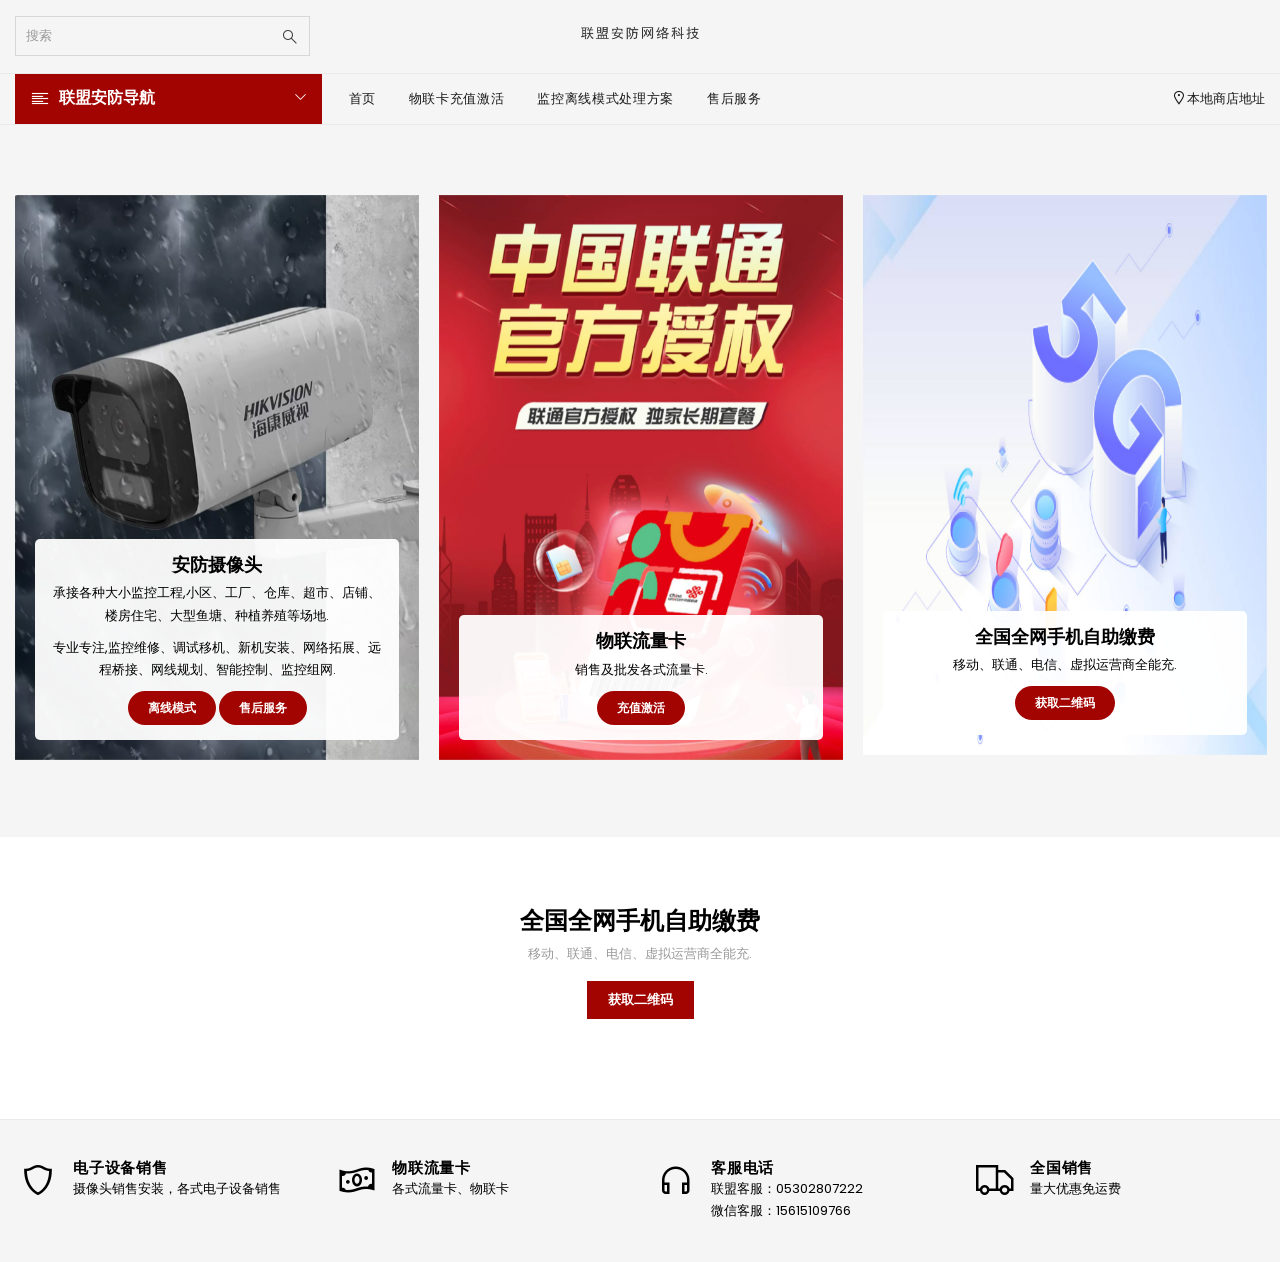
==== commit 7b0a1529: "update" ====
--- a/index.html
+++ b/index.html
@@ -187,20 +187,6 @@
                     <div class="slide">
                         <div class="img">
                             <img class="blur-up lazyload"
-                                 src="imgs/pt.jpg">
-                        </div>
-                        <div class="details">
-                            <div class="inner">
-                                <h3 class="collection-grid-item__title">全国全网手机自助缴费</h3>
-                                <p>移动、联通、电信、虚拟运营商全能充.</p>
-                                <a href="sp/llk.html"
-                                   class="btn btn-primary rounded-pill border-0 m-0 d-inline-block">获取二维码</a>
-                            </div>
-                        </div>
-                    </div>
-                    <div class="slide">
-                        <div class="img">
-                            <img class="blur-up lazyload"
                                  src="imgs/lt3.png">
                         </div>
                         <div class="details">
@@ -212,6 +198,23 @@
                             </div>
                         </div>
                     </div>
+                    <div class="slide">
+                        <div class="img">
+                            <img class="blur-up lazyload"
+                                 src="imgs/pt.jpg">
+                        </div>
+                        <div class="details">
+                            <div class="inner">
+                                <h3 class="collection-grid-item__title">全国全网手机自助缴费</h3>
+                                <p>移动、联通、电信、虚拟运营商全能充.</p>
+                                <a href="#pro-addtocart-popup-czpt"
+                                   data-bs-target="#pro-addtocart-popup-czpt"
+                                   data-bs-toggle="modal"
+                                   class="btn btn-primary rounded-pill border-0 m-0 d-inline-block">获取二维码</a>
+                            </div>
+                        </div>
+                    </div>
+
                 </div>
             </div>
             <!--End Home slider-->
@@ -223,8 +226,10 @@
                     <h2>全国全网手机自助缴费</h2>
                     <p class="mb-3">移动、联通、电信、虚拟运营商全能充.</p>
                     <div class="item-btn">
-                        <a href="#pro-addtocart-popup-jkk" title="Add to Cart"
-                           class="btn-icon btn btn-addto-cart" data-bs-toggle="modal"
+                        <a href="#pro-addtocart-popup-czpt"
+                           title="Add to Cart"
+                           class="btn-icon btn btn-addto-cart"
+                           data-bs-toggle="modal"
                            data-bs-target="#pro-addtocart-popup-czpt">
                             <span>获取二维码</span>
                         </a>
